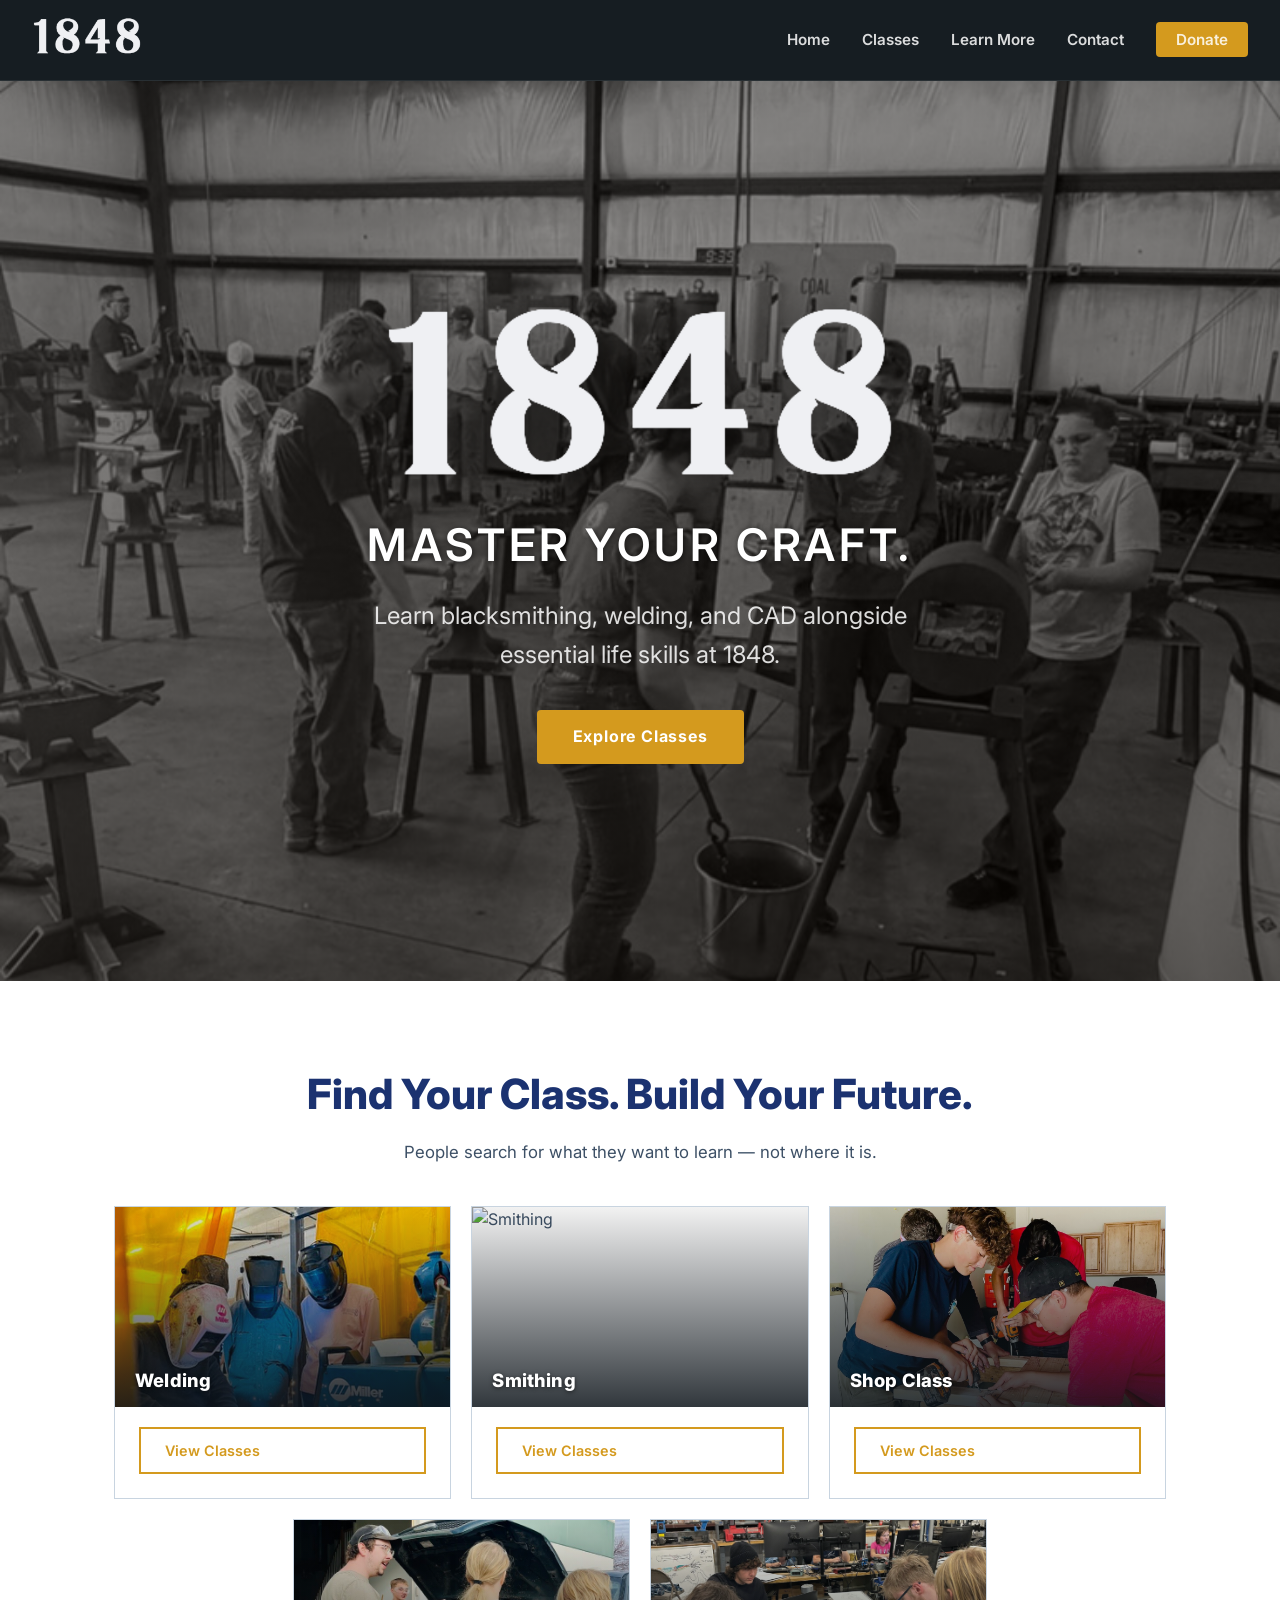
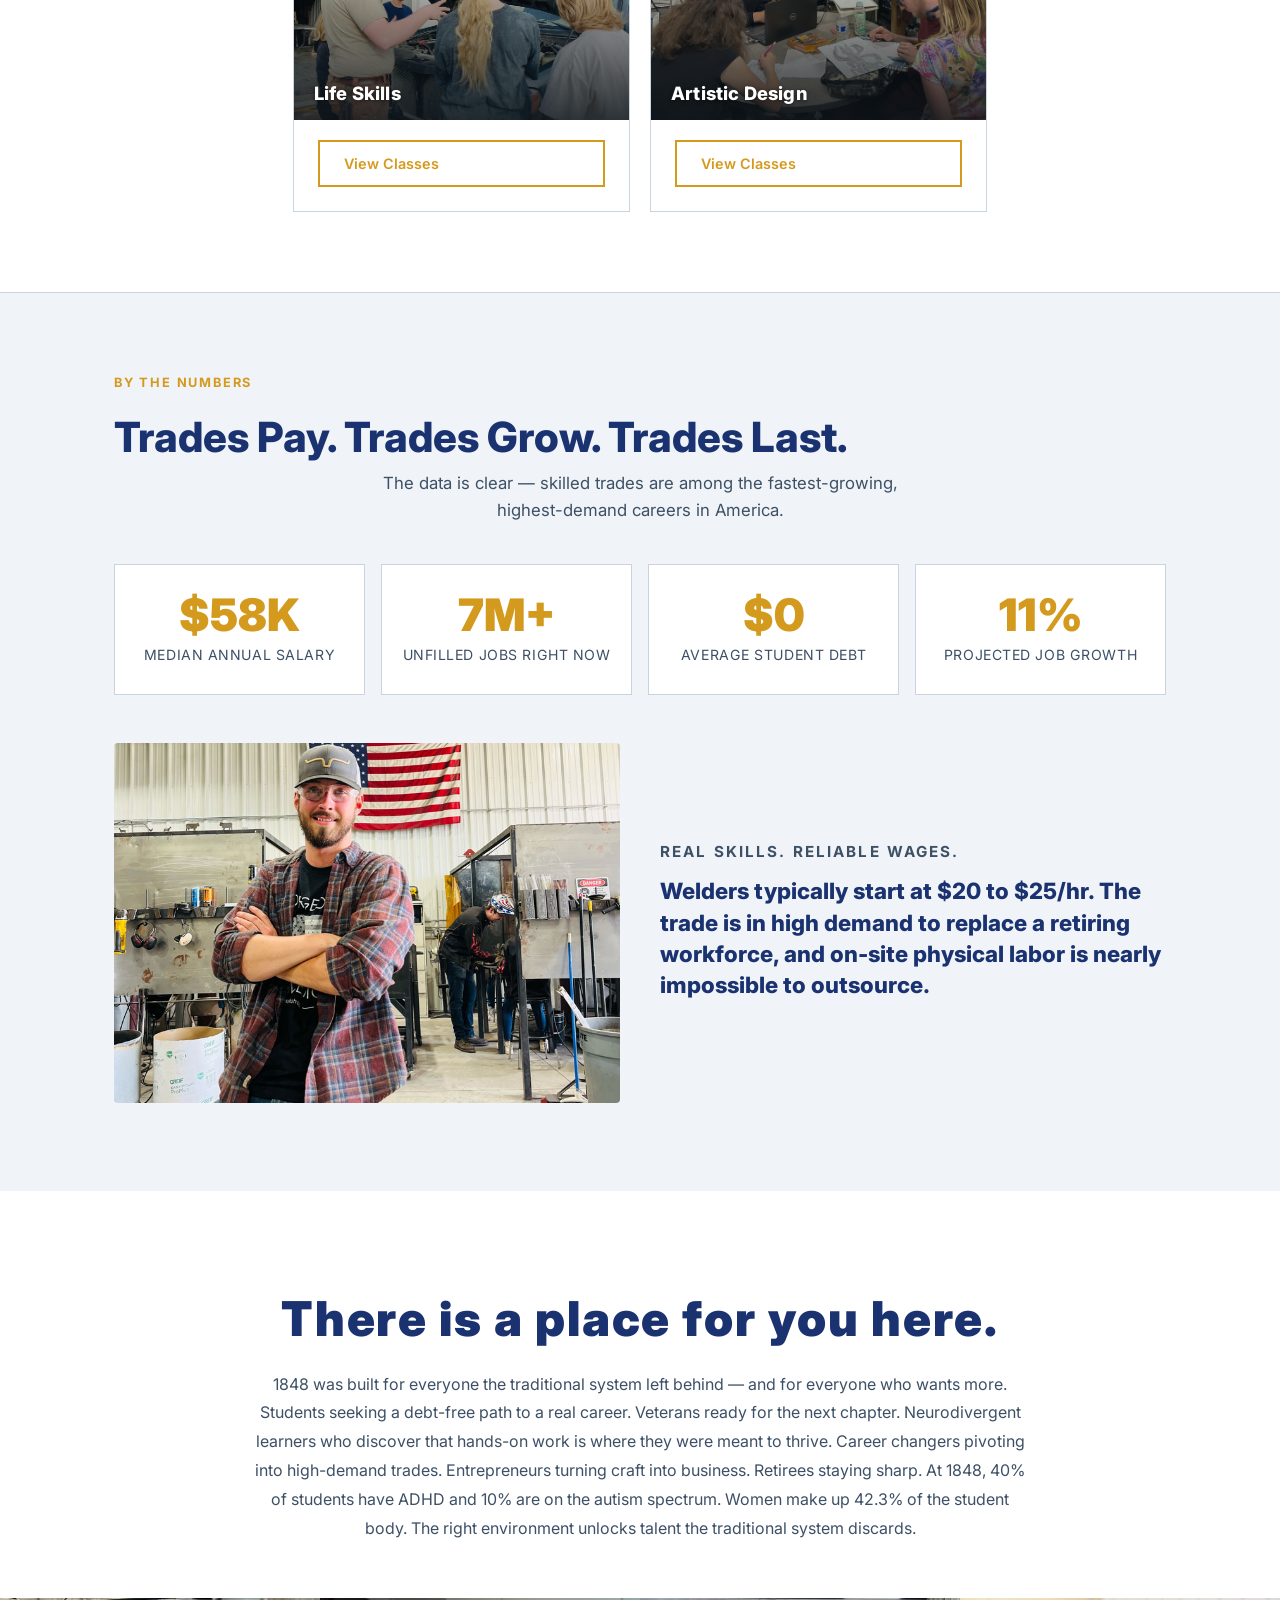
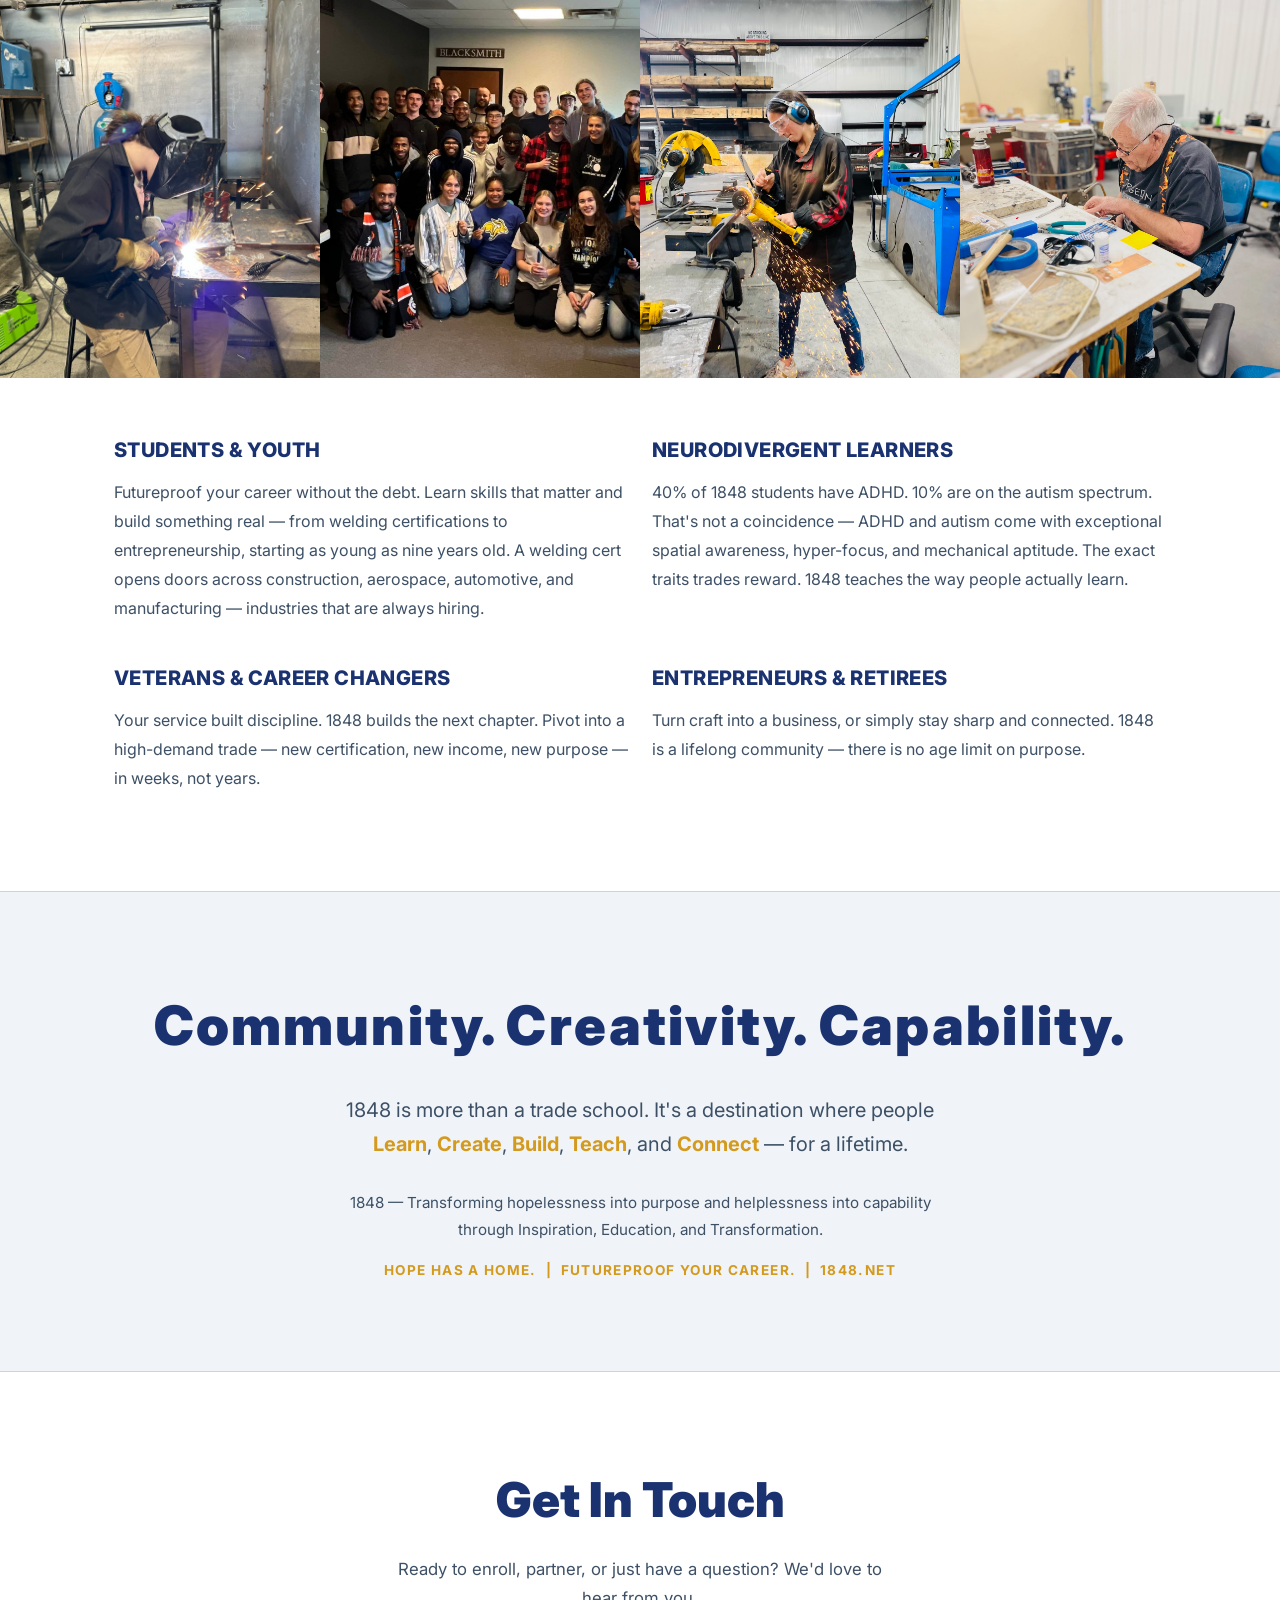
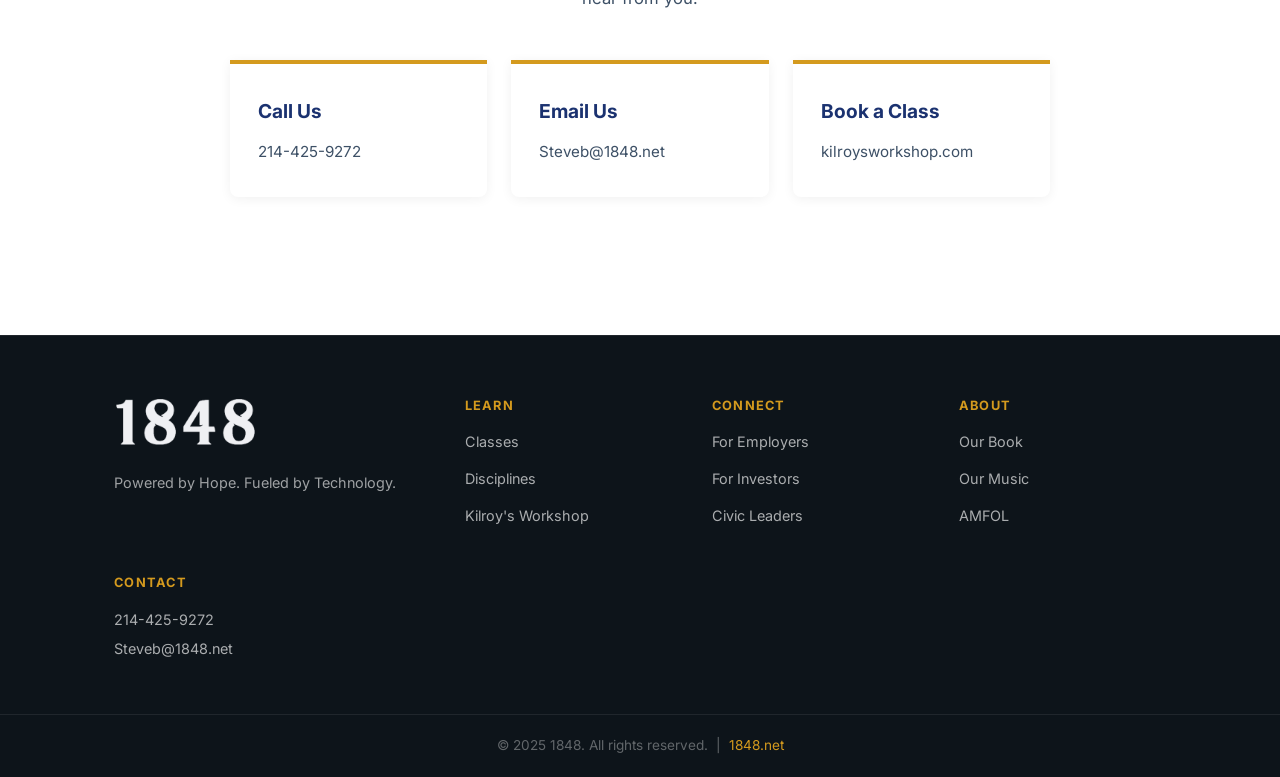
==== index.html @ aa576fd1 "Update index.html added line 336 blank" ====
<!DOCTYPE html>
<html lang="en">
<head>
  <meta charset="UTF-8" />
  <meta name="viewport" content="width=device-width, initial-scale=1.0" />
  <title>1848 — Hope Has a Home.</title>
  <link rel="stylesheet" href="styles.css" />
  <link rel="preconnect" href="https://fonts.googleapis.com" />
  <link href="https://fonts.googleapis.com/css2?family=Oswald:wght@700&family=Inter:wght@400;600;700;800&display=swap" rel="stylesheet" />
</head>
<body>

  <!-- ===== NAV ===== -->
  <nav class="navbar">
    <div class="nav-logo">
      <a href="index.html"><img src="images/1848-logo.png" alt="1848" class="logo-img" /></a>
    </div>
    <ul class="nav-links">
      <li><a href="index.html">Home</a></li>
      <li><a href="#classes">Classes</a></li>
      <li><a href="donate.html">Learn More</a></li>
      <li><a href="#contact">Contact</a></li>
      <li><a href="donate.html" class="btn-donate">Donate</a></li>
    </ul>
    <button class="nav-toggle" onclick="toggleMenu()">☰</button>
  </nav>

  <!-- ===== HERO ===== -->
  <section id="home" class="hero">
    <div class="hero-overlay"></div>
    <div class="hero-content">
      <img src="images/1848-logo.png" alt="1848" class="hero-logo-img" />
      <p class="hero-tagline">Master your craft.</p>
      <p class="hero-sub">
        Learn blacksmithing, welding, and CAD alongside essential life skills at 1848.
      </p>
      <a href="#classes" class="btn-primary">Explore Classes</a>
    </div>
  </section>

<!-- ===== CLASSES ===== -->
  <section id="classes" class="classes-section">
    <div class="container">
      <h2>Find Your Class. Build Your Future.</h2>
      <p class="section-sub">People search for what they want to learn — not where it is.</p>

      <div class="location-picker">
        <p class="location-prompt">Step 1 — Choose your location</p>
        <div class="location-cards">

          <div class="location-card" data-url="https://kilroysworkshop.com/ords/r/eduslate/workshop/search" data-location="colorado-springs">
            <img class="location-flag location-flag--colorado" src="images/flag images/Flag_of_Colorado.svg" alt="Colorado" />
            <strong>Colorado Springs, CO</strong>
            <span>7363 McClain Point #110<br />Colorado Springs, CO 80915</span>
          </div>

          <div class="location-card" data-url="https://kilroysworkshop.com/ords/r/eduslate/workshop/search" data-location="littleton">
            <img class="location-flag location-flag--colorado" src="images/flag images/Flag_of_Colorado.svg" alt="Colorado" />
            <strong>Littleton, CO</strong>
            <span>12339 Mead Way<br />Littleton, CO 80125</span>
          </div>

          <div class="location-card" data-url="https://kilroysworkshop.com/ords/r/eduslate/workshop/search" data-location="mckinney">
            <img class="location-flag location-flag--texas" src="images/flag images/texas-flag-fully-sewn-design-usa-flag-co--2.webp" alt="Texas" />
            <strong>McKinney, TX</strong>
            <span>5803 FM 543<br />McKinney, TX 75071</span>
          </div>

        </div>
      </div>
      <p class="location-select-prompt">Select a location above to browse classes</p>

      <p class="location-prompt" id="step2-label" style="display:none; margin-top:40px; margin-bottom:20px;">Step 2 — Choose Your Class</p>

      <div class="disciplines-grid disciplines-grid--hidden">

        <div class="discipline-card" data-locations="colorado-springs littleton mckinney">
          <div class="discipline-cover">
            <img src="images/kilroy_shop_pics/weldinggroup.jpeg" alt="Welding" class="img-shift-down" />
            <div class="discipline-cover-overlay">
              <h3>Welding</h3>
            </div>
          </div>
          <div class="discipline-body">
            <a href="https://www.kilroysworkshop.com/ords/r/eduslate/workshop/search?p1_link_code=YJW03I2XFV&clear=1&cs=1iUy7mjiWvACVoZgdpIAochMU9QSxAf1VMMocPTHw0UW5BdloLd8yYaESC-2EKlGfB0rUx_ypN5g3ZbbtsYF-PA" class="btn-secondary" data-fixed-href="https://www.kilroysworkshop.com/ords/r/eduslate/workshop/search?p1_link_code=YJW03I2XFV&clear=1&cs=1iUy7mjiWvACVoZgdpIAochMU9QSxAf1VMMocPTHw0UW5BdloLd8yYaESC-2EKlGfB0rUx_ypN5g3ZbbtsYF-PA" target="_blank">View Classes</a>
          </div>
        </div>

        <div class="discipline-card" data-locations="colorado-springs littleton mckinney">
          <div class="discipline-cover">
            <img src="images/classCoverImages/fixedlightingsmith.png" alt="Smithing" class="img-shift-down" />
            <div class="discipline-cover-overlay">
              <h3>Smithing</h3>
            </div>
          </div>
          <div class="discipline-body">
            <a href="https://www.kilroysworkshop.com/ords/r/eduslate/workshop/search?p1_link_code=Z3RGZHPKTF&clear=1&cs=1Fhq2JVNlopV218WKchAzubvE_rKkZC0Y5eNIEqaexogE-FRmvtJcjfELssZyofaq7MWTwDysOK_2aAxIA-g3kw" class="btn-secondary" data-fixed-href="https://www.kilroysworkshop.com/ords/r/eduslate/workshop/search?p1_link_code=Z3RGZHPKTF&clear=1&cs=1Fhq2JVNlopV218WKchAzubvE_rKkZC0Y5eNIEqaexogE-FRmvtJcjfELssZyofaq7MWTwDysOK_2aAxIA-g3kw" target="_blank">View Classes</a>
          </div>
        </div>

        <div class="discipline-card" data-locations="colorado-springs littleton mckinney">
          <div class="discipline-cover">
            <img src="images/classCoverImages/shopclass2.jpg" alt="Shop Class" />
            <div class="discipline-cover-overlay">
              <h3>Shop Class</h3>
            </div>
          </div>
          <div class="discipline-body">
            <a href="https://www.kilroysworkshop.com/ords/r/eduslate/workshop/search?p1_link_code=P0GNCB2CX9&clear=1&cs=1jZrhmW1MdIcsSKA6CLJ52xiHsy-DjxiYuJdCeZfbShFMAjAq5azMu0nPKf_HK-iRuVtQLrDwWhK33DB9nx0eRA" class="btn-secondary" data-fixed-href="https://www.kilroysworkshop.com/ords/r/eduslate/workshop/search?p1_link_code=P0GNCB2CX9&clear=1&cs=1jZrhmW1MdIcsSKA6CLJ52xiHsy-DjxiYuJdCeZfbShFMAjAq5azMu0nPKf_HK-iRuVtQLrDwWhK33DB9nx0eRA" target="_blank">View Classes</a>
          </div>
        </div>

        <div class="discipline-card" data-locations="colorado-springs mckinney">
          <div class="discipline-cover">
            <img src="images/yourdonoatwork/shopclass.jpeg" alt="Life Skills" />
            <div class="discipline-cover-overlay">
              <h3>Life Skills</h3>
            </div>
          </div>
          <div class="discipline-body">
            <a href="https://www.kilroysworkshop.com/ords/r/eduslate/workshop/search?p1_link_code=3JJWHIHXN8&clear=1&cs=1bcKWOaA6vECvPMgjT-KX_tj5PG3-fxNjKFoi5sWfCtIwqqoim8XTYCuJaMWHW65OFQSxfwlkCxj6uuWtG1h1wQ" class="btn-secondary" data-fixed-href="https://www.kilroysworkshop.com/ords/r/eduslate/workshop/search?p1_link_code=3JJWHIHXN8&clear=1&cs=1bcKWOaA6vECvPMgjT-KX_tj5PG3-fxNjKFoi5sWfCtIwqqoim8XTYCuJaMWHW65OFQSxfwlkCxj6uuWtG1h1wQ" target="_blank">View Classes</a>
          </div>
        </div>

        <div class="discipline-card" data-locations="colorado-springs">
          <div class="discipline-cover">
            <img src="images/classCoverImages/manu&fab.jpeg" alt="Casting" />
            <div class="discipline-cover-overlay">
              <h3>Casting</h3>
            </div>
          </div>
          <div class="discipline-body">
            <a href="https://kilroysworkshop.com/ords/r/eduslate/workshop/search" class="btn-secondary" target="_blank">View Classes</a>
          </div>
        </div>

        <div class="discipline-card" data-locations="mckinney">
          <div class="discipline-cover">
            <img src="images/kilroy_shop_pics/4BEB254C-A2E4-4C2E-AF48-5BA5EFEEC23D.JPG" alt="Artistic Design" style="object-position: center 70%;" />
            <div class="discipline-cover-overlay">
              <h3>Artistic Design</h3>
            </div>
          </div>
          <div class="discipline-body">
            <a href="https://www.kilroysworkshop.com/ords/r/eduslate/workshop/search?p1_link_code=OWLBC54XRE&clear=1&cs=1vgWQwLqOMjFt8hobj68jA20Q8fHzrT3zGpMcg6PCv3bX-zQZYXawm7LOZpje30edWGnAttQfGDfO-0paTyvQaA" class="btn-secondary" data-fixed-href="https://www.kilroysworkshop.com/ords/r/eduslate/workshop/search?p1_link_code=OWLBC54XRE&clear=1&cs=1vgWQwLqOMjFt8hobj68jA20Q8fHzrT3zGpMcg6PCv3bX-zQZYXawm7LOZpje30edWGnAttQfGDfO-0paTyvQaA" target="_blank">View Classes</a>
          </div>
        </div>

      </div>
    </div>
  </section>

  <!-- ===== TRADES STATS ===== -->
  <section class="trades-stats-section">
    <div class="container">
      <p class="eyebrow">By The Numbers</p>
      <h2>Trades Pay. Trades Grow. Trades Last.</h2>
      <p class="section-sub">The data is clear — skilled trades are among the fastest-growing, highest-demand careers in America.</p>

      <div class="trades-stat-row">
        <div class="t-stat">
          <span class="t-stat-num">$58K</span>
          <span class="t-stat-label">median annual salary</span>
        </div>
        <div class="t-stat">
          <span class="t-stat-num">7M+</span>
          <span class="t-stat-label">unfilled jobs right now</span>
        </div>
        <div class="t-stat">
          <span class="t-stat-num">$0</span>
          <span class="t-stat-label">average student debt</span>
        </div>
        <div class="t-stat">
          <span class="t-stat-num">11%</span>
          <span class="t-stat-label">projected job growth</span>
        </div>
      </div>

      <div class="trades-split">
        <div class="trades-split-img">
          <img src="images/kilroy_shop_pics/IMG_6176.jpg" alt="Trades training at Kilroy's" />
        </div>
        <div class="trades-split-copy">
          <p class="eyebrow">Real Skills. Reliable Wages.</p>
          <h3>Welders typically start at $20 to $25/hr. The trade is in high demand to replace a retiring workforce, and on-site physical labor is nearly impossible to outsource.</h3>
        </div>
      </div>
    </div>
  </section>

  <!-- ===== WHO WE SERVE ===== -->
  <section id="serve" class="serve-section">
    <div class="container">
      <h2>There is a place for you here.</h2>

      <p class="problem-intro">1848 was built for everyone the traditional system left behind — and for everyone who wants more. Students seeking a debt-free path to a real career. Veterans ready for the next chapter. Neurodivergent learners who discover that hands-on work is where they were meant to thrive. Career changers pivoting into high-demand trades. Entrepreneurs turning craft into business. Retirees staying sharp. At 1848, 40% of students have ADHD and 10% are on the autism spectrum. Women make up 42.3% of the student body. The right environment unlocks talent the traditional system discards.</p>
    </div>

    <div class="serve-photo-row">
      <div class="serve-photo-row__img">
        <img src="images/kilroy_shop_pics/D9EEAF69-D383-4D16-AA35-E23236A3725B.JPG" alt="Student welding at 1848" />
      </div>
      <div class="serve-photo-row__img">
        <img src="images/yourdonoatwork/430095832_3885520931710548_4344374178171715115_n.jpg" alt="Students at 1848" />
      </div>
      <div class="serve-photo-row__img">
        <img src="images/ForAgesImages/IMG_6166.jpg" alt="Student at 1848" />
      </div>
      <div class="serve-photo-row__img">
        <img src="images/yourdonoatwork/IMG_8923.jpg" alt="Students at 1848" />
      </div>
    </div>

    <div class="container">
      <div class="problem-grid">

        <div class="problem-card">
          <p class="problem-card-label">Students &amp; Youth</p>
          <p>Futureproof your career without the debt. Learn skills that matter and build something real — from welding certifications to entrepreneurship, starting as young as nine years old. A welding cert opens doors across construction, aerospace, automotive, and manufacturing — industries that are always hiring.</p>
        </div>

        <div class="problem-card">
          <p class="problem-card-label">Neurodivergent Learners</p>
          <p>40% of 1848 students have ADHD. 10% are on the autism spectrum. That's not a coincidence — ADHD and autism come with exceptional spatial awareness, hyper-focus, and mechanical aptitude. The exact traits trades reward. 1848 teaches the way people actually learn.</p>
        </div>

        <div class="problem-card">
          <p class="problem-card-label">Veterans &amp; Career Changers</p>
          <p>Your service built discipline. 1848 builds the next chapter. Pivot into a high-demand trade — new certification, new income, new purpose — in weeks, not years.</p>
        </div>

        <div class="problem-card">
          <p class="problem-card-label">Entrepreneurs &amp; Retirees</p>
          <p>Turn craft into a business, or simply stay sharp and connected. 1848 is a lifelong community — there is no age limit on purpose.</p>
        </div>

      </div>
    </div>
  </section>

  <!-- ===== COMMUNITY STATEMENT ===== -->

  <section class="community-section">
    <div class="container">
      <h2 class="community-headline">Community. Creativity. Capability.</h2>
      <p class="community-body">
        1848 is more than a trade school. It's a destination where people
        <strong>Learn</strong>, <strong>Create</strong>, <strong>Build</strong>,
        <strong>Teach</strong>, and <strong>Connect</strong> — for a lifetime.
      </p>
      <p class="community-brand">
        1848 — Transforming hopelessness into purpose and helplessness into capability<br />
        through Inspiration, Education, and Transformation.
      </p>
      <p class="community-tagline">Hope Has a Home. &nbsp;|&nbsp; Futureproof Your Career. &nbsp;|&nbsp; 1848.net</p>
    </div>
  </section>

  <!-- ===== EVENTS ===== -->
  <!-- events section hidden -->

  <!-- ===== CONTACT ===== -->
  <section id="contact" class="contact-section">
    <div class="container">
      <h2>Get In Touch</h2>
      <p class="contact-sub">Ready to enroll, partner, or just have a question? We'd love to hear from you.</p>
      <div class="contact-cards">
        <div class="contact-card">
          <h3>Call Us</h3>
          <p><a href="tel:2144259272">214-425-9272</a></p>
        </div>
        <div class="contact-card">
          <h3>Email Us</h3>
          <p><a href="mailto:Steveb@1848.net">Steveb@1848.net</a></p>
        </div>
        <div class="contact-card">
          <h3>Book a Class</h3>
          <p><a href="https://kilroysworkshop.com" target="_blank">kilroysworkshop.com</a></p>
        </div>
      </div>
    </div>
  </section>

  <!-- ===== FOOTER ===== -->
  <footer class="footer">
    <div class="footer-inner">

      <div class="footer-brand">
        <img src="images/1848-logo.png" alt="1848" class="logo-img footer-logo-img" />
        <p>Powered by Hope. Fueled by Technology.</p>
      </div>

      <div class="footer-links">
        <h4>Learn</h4>
        <ul>
          <li><a href="#classes">Classes</a></li>
          <li><a href="#classes">Disciplines</a></li>
          <li><a href="https://kilroysworkshop.com" target="_blank">Kilroy's Workshop</a></li>
        </ul>
      </div>

      <div class="footer-links">
        <h4>Connect</h4>
        <ul>
          <li><a href="#employers">For Employers</a></li>
          <li><a href="#invest">For Investors</a></li>
          <li><a href="#employers">Civic Leaders</a></li>
        </ul>
      </div>

      <div class="footer-links">
        <h4>About</h4>
        <ul>
          <li><a href="https://a.co/d/02BtQ1rS" target="_blank">Our Book</a></li>
          <li><a href="https://tinyurl.com/1848Music" target="_blank">Our Music</a></li>
          <li><a href="https://amfol.org" target="_blank">AMFOL</a></li>
        </ul>
      </div>

      <div class="footer-contact">
        <h4>Contact</h4>
        <p><a href="tel:2144259272">214-425-9272</a></p>
        <p><a href="mailto:Steveb@1848.net">Steveb@1848.net</a></p>
      </div>

    </div>
    <div class="footer-bottom">
      <p>&copy; 2025 1848. All rights reserved. &nbsp;|&nbsp; <a href="https://1848.net" target="_blank">1848.net</a></p>
    </div>
  </footer>

  <script src="script.js"></script>
</body>
</html>
---- styles.css ----
/* ===== RESET & BASE ===== */
*, *::before, *::after { box-sizing: border-box; margin: 0; padding: 0; }

:root {
  --black:    #ffffff;   /* page background */
  --dark:     #f0f4f8;   /* alternate section bg */
  --gray:     #e4e9f0;   /* card background */
  --mid:      #c8d4e0;   /* borders */
  --accent:   #D49A1E;   /* gold */
  --accent2:  #D89C18;   /* gold variant */
  --navy:     #0d141a;   /* navbar, hero overlay */
  --blue:     #1B3270;   /* primary text / headings */
  --text:     #3d5066;   /* body text */
  --white:    #ffffff;   /* true white for dark surfaces */
  --font:     'Inter', system-ui, sans-serif;
}

html { scroll-behavior: smooth; }

body {
  font-family: var(--font);
  background: var(--black);
  color: var(--text);
  line-height: 1.6;
}

a { color: inherit; text-decoration: none; }

.container {
  max-width: 1100px;
  margin: 0 auto;
  padding: 0 24px;
}

/* ===== BUTTONS ===== */
.btn-primary {
  display: inline-block;
  background: var(--accent);
  color: var(--white);
  font-weight: 700;
  font-size: 1rem;
  padding: 14px 36px;
  border-radius: 4px;
  letter-spacing: 0.05em;
  transition: background 0.2s, color 0.2s;
}
.btn-primary:hover { background: var(--white); color: var(--accent); }

.btn-secondary {
  display: inline-block;
  border: 2px solid var(--accent);
  color: var(--accent);
  font-weight: 600;
  font-size: 0.9rem;
  padding: 10px 24px;
  border-radius: 0;
  transition: background 0.2s, color 0.2s;
}
.btn-secondary:hover { background: var(--accent); color: var(--white); }

.btn-donate {
  background: var(--accent);
  color: var(--white);
  font-weight: 700;
  padding: 8px 20px;
  border-radius: 4px;
  transition: background 0.2s, color 0.2s;
}
.nav-links a.btn-donate:hover { background: var(--white); color: var(--accent); opacity: 1; }

.section-sub {
  color: var(--text);
  font-size: 1.05rem;
  max-width: 580px;
  margin: 0 auto 40px;
  text-align: center;
}

/* ===== NAVBAR — stays dark so white logo is visible ===== */
.navbar {
  position: sticky;
  top: 0;
  z-index: 100;
  display: flex;
  align-items: center;
  justify-content: space-between;
  padding: 16px 32px;
  background: rgba(13, 20, 26, 0.96);
  backdrop-filter: blur(8px);
  border-bottom: 1px solid rgba(255,255,255,0.08);
}

.nav-logo { display: flex; align-items: center; }
.logo-img { height: 40px; width: auto; }
.footer-logo-img { height: 52px; margin-bottom: 8px; }

.nav-links {
  list-style: none;
  display: flex;
  gap: 32px;
  align-items: center;
}

.nav-links a {
  font-size: 0.95rem;
  font-weight: 600;
  color: rgba(255,255,255,0.85);
  transition: color 0.2s;
}
.nav-links a:hover { color: var(--accent); }

.nav-toggle {
  display: none;
  background: none;
  border: none;
  color: var(--white);
  font-size: 1.5rem;
  cursor: pointer;
}

@media (max-width: 700px) {
  .nav-toggle { display: block; }
  .nav-links {
    display: none;
    position: absolute;
    top: 64px; left: 0; right: 0;
    flex-direction: column;
    background: var(--navy);
    padding: 24px;
    gap: 20px;
  }
  .nav-links.open { display: flex; }
}

/* ===== HERO — dark overlay stays (background image) ===== */
.hero {
  position: relative;
  min-height: 100vh;
  display: flex;
  align-items: center;
  justify-content: center;
  text-align: center;
}

.hero--compact { min-height: 60vh; }

.hero::before {
  content: '';
  position: absolute;
  inset: 0;
  background: url('images/yourdonoatwork/ABBEB32E-3891-4063-9984-10EE7D81F343_1_105_c.jpeg') center 30% / cover no-repeat;
  filter: grayscale(100%);
  z-index: 0;
}

.hero-overlay {
  position: absolute;
  inset: 0;
  background: linear-gradient(to bottom, rgba(8,5,2,0.45) 0%, rgba(10,6,2,0.65) 100%);
  z-index: 1;
}

.hero-content {
  position: relative;
  z-index: 1;
  padding: 0 24px;
  display: flex;
  flex-direction: column;
  align-items: center;
}

@keyframes heroFadeUp {
  from { opacity: 0; transform: translateY(28px); }
  to   { opacity: 1; transform: translateY(0); }
}

.hero-logo-img {
  width: min(520px, 85vw);
  height: auto;
  margin-bottom: 20px;
  filter: drop-shadow(0 4px 24px rgba(0,0,0,0.5));
  animation: heroFadeUp 0.8s ease both;
  animation-delay: 0.1s;
}

.hero-tagline {
  font-size: clamp(1.8rem, 4vw, 2.8rem);
  font-weight: 600;
  color: var(--white);
  text-transform: uppercase;
  letter-spacing: 0.08em;
  line-height: 1.7;
  margin-bottom: 14px;
  text-shadow: 1px 1px 6px rgba(0,0,0,0.6);
  animation: heroFadeUp 0.8s ease both;
  animation-delay: 0.35s;
}
.hero-tagline strong { color: var(--accent); font-weight: 800; }

.hero-sub {
  font-size: clamp(1.1rem, 2vw, 1.5rem);
  color: rgba(255,255,255,0.85);
  max-width: 560px;
  margin-bottom: 36px;
  line-height: 1.6;
  animation: heroFadeUp 0.8s ease both;
  animation-delay: 0.55s;
}

.hero-content .btn-primary {
  animation: heroFadeUp 0.8s ease both;
  animation-delay: 0.75s;
}

/* ===== DONATE PAGE HERO ===== */
.hero--donate::before {
  background-image: url('images/sunset-over-plains-stockcake.webp');
  background-position: center center;
  filter: none;
}

.hero-eyebrow {
  font-size: 0.85rem;
  font-weight: 700;
  letter-spacing: 0.14em;
  text-transform: uppercase;
  color: var(--accent);
  margin-bottom: 16px;
  animation: heroFadeUp 0.8s ease both;
  animation-delay: 0.1s;
}

.donate-hero-btns {
  display: flex;
  align-items: center;
  gap: 16px;
  flex-wrap: wrap;
  justify-content: center;
  animation: heroFadeUp 0.8s ease both;
  animation-delay: 0.65s;
}

.donate-hero-secondary {
  border-color: rgba(255,255,255,0.7);
  color: var(--white);
}
.donate-hero-secondary:hover { background: rgba(255,255,255,0.15); color: var(--white); }

@media (max-width: 700px) {
  .hero--donate .hero-eyebrow { padding-top: 20px; }
  .donate-hero-btns { margin-bottom: 28px; }
}

/* ===== AUDIENCE SELECTOR ===== */
.audience-section {
  background: var(--dark);
  padding: 32px 24px;
  text-align: center;
  border-bottom: 1px solid var(--mid);
}

.audience-label {
  font-size: 0.85rem;
  font-weight: 700;
  letter-spacing: 0.12em;
  text-transform: uppercase;
  color: var(--accent);
  margin-bottom: 14px;
}

.audience-chips {
  display: flex;
  flex-wrap: wrap;
  justify-content: center;
  gap: 10px;
}

.chip {
  display: inline-block;
  border: 2px solid var(--accent);
  color: var(--accent);
  font-weight: 700;
  font-size: 0.85rem;
  padding: 8px 20px;
  border-radius: 999px;
  letter-spacing: 0.04em;
  transition: background 0.2s, color 0.2s;
}
.chip:hover { background: var(--accent); color: var(--navy); }

/* ===== CLASSES ===== */
.classes-section {
  padding: 80px 0;
  background: var(--black);
  text-align: center;
}

.classes-section h2 {
  font-size: clamp(1.8rem, 4vw, 2.6rem);
  font-weight: 800;
  color: var(--blue);
  margin-bottom: 12px;
}

.disciplines-grid {
  display: flex;
  flex-wrap: wrap;
  justify-content: center;
  gap: 20px;
  text-align: left;
}

.discipline-card {
  background: var(--white);
  border: 1px solid var(--mid);
  border-radius: 0;
  overflow: hidden;
  display: flex;
  flex-direction: column;
  transition: border-color 0.25s, transform 0.25s, box-shadow 0.25s;
  flex: 0 0 calc(33.333% - 13.334px);
  max-width: calc(33.333% - 13.334px);
}

@media (max-width: 900px) {
  .discipline-card {
    flex: 0 0 calc(50% - 10px);
    max-width: calc(50% - 10px);
  }
}

@media (max-width: 640px) {
  .discipline-card {
    flex: 0 0 100%;
    max-width: 100%;
  }
}
.discipline-card:hover {
  transform: translateY(-4px);
  box-shadow: 0 12px 36px rgba(0,0,0,0.12);
}

.discipline-cover {
  position: relative;
  height: 200px;
  overflow: hidden;
}

.discipline-cover img {
  width: 100%;
  height: 100%;
  object-fit: cover;
  display: block;
  transition: transform 0.4s ease, filter 0.4s ease;
}

.img-shift-down { object-position: center 35%; }

.discipline-card:hover .discipline-cover img {
  transform: scale(1.04);
  filter: brightness(1.1);
}

.discipline-cover-overlay {
  position: absolute;
  inset: 0;
  background: linear-gradient(to bottom, rgba(0,0,0,0.05) 0%, rgba(13,20,26,0.85) 100%);
  display: flex;
  align-items: flex-end;
  padding: 16px 20px;
}

.discipline-cover-overlay h3 {
  font-size: 1.15rem;
  font-weight: 800;
  color: var(--white);
  letter-spacing: 0.01em;
  line-height: 1.2;
  text-shadow: 0 1px 4px rgba(0,0,0,0.6);
}

.discipline-body {
  padding: 20px 24px 24px;
  display: flex;
  flex-direction: column;
  gap: 16px;
  flex: 1;
}

.discipline-body ul {
  list-style: none;
  display: flex;
  flex-direction: column;
  gap: 6px;
  flex: 1;
}

.discipline-body ul li {
  font-size: 0.9rem;
  color: var(--text);
  padding-left: 14px;
  position: relative;
}
.discipline-body ul li::before {
  content: '—';
  position: absolute;
  left: 0;
  color: var(--accent);
  font-size: 0.75rem;
  top: 2px;
}

/* ===== THE PROBLEM ===== */
.problem-section {
  background: var(--dark);
  padding: 90px 0;
  text-align: center;
  border-top: 1px solid var(--mid);
}

.problem-headline {
  font-size: clamp(2rem, 5vw, 3rem);
  font-weight: 900;
  color: var(--blue);
  letter-spacing: 0.04em;
  margin-bottom: 28px;
}

.problem-intro {
  font-size: 1rem;
  color: var(--text);
  max-width: 780px;
  margin: 0 auto 56px;
  line-height: 1.8;
}

.problem-grid {
  display: grid;
  grid-template-columns: repeat(2, 1fr);
  gap: 24px;
  text-align: left;
}

@media (max-width: 640px) {
  .problem-grid { grid-template-columns: 1fr; }
}

.problem-card {
  padding: 8px 0;
}

.problem-card-label {
  font-size: 1.25rem;
  font-weight: 800;
  letter-spacing: 0.02em;
  text-transform: uppercase;
  color: var(--blue);
  margin-bottom: 12px;
}

.problem-card p:last-child {
  font-size: 1rem;
  color: var(--text);
  line-height: 1.8;
}

/* ===== THREE PILLARS ===== */
.pillars-section {
  background: var(--black);
  padding: 80px 0;
  text-align: center;
}

.pillars-section h2 {
  font-size: clamp(1.8rem, 4vw, 2.4rem);
  font-weight: 800;
  color: var(--blue);
  margin-bottom: 48px;
}

.pillars-grid {
  display: grid;
  grid-template-columns: repeat(auto-fit, minmax(260px, 1fr));
  gap: 24px;
  text-align: left;
}

.pillar-card {
  background: var(--white);
  border-top: 4px solid var(--accent);
  border-radius: 0 0 8px 8px;
  padding: 32px 28px;
  box-shadow: 0 2px 12px rgba(0,0,0,0.06);
}

.pillar-num {
  font-size: 2.5rem;
  font-weight: 900;
  color: var(--accent);
  opacity: 0.5;
  line-height: 1;
  margin-bottom: 8px;
  font-family: 'Oswald', sans-serif;
}

.pillar-card h3 {
  font-size: 1.2rem;
  font-weight: 700;
  color: var(--blue);
  margin-bottom: 12px;
}

.pillar-card p { font-size: 0.95rem; color: var(--text); line-height: 1.7; }

/* ===== WHO WE SERVE ===== */
.serve-section {
  background: var(--black);
  padding: 90px 0;
  text-align: center;
}

.serve-section h2 {
  font-size: clamp(2rem, 5vw, 3rem);
  font-weight: 900;
  color: var(--blue);
  letter-spacing: 0.04em;
  margin-bottom: 12px;
}

.serve-grid {
  display: grid;
  grid-template-columns: repeat(auto-fit, minmax(280px, 1fr));
  gap: 20px;
  text-align: left;
}

.serve-card {
  background: var(--white);
  border: 1px solid var(--mid);
  border-radius: 0;
  overflow: hidden;
  display: flex;
  flex-direction: column;
  transition: border-color 0.25s, transform 0.25s, box-shadow 0.25s;
}
.serve-card:hover {
  transform: translateY(-4px);
  box-shadow: 0 12px 36px rgba(0,0,0,0.12);
}

.serve-cover {
  position: relative;
  height: 190px;
  overflow: hidden;
}
.serve-cover img {
  width: 100%;
  height: 100%;
  object-fit: cover;
  display: block;
  transition: transform 0.4s ease, filter 0.4s ease;
}
.serve-card:hover .serve-cover img {
  transform: scale(1.04);
  filter: brightness(1.1);
}

.serve-cover-overlay {
  position: absolute;
  inset: 0;
  background: linear-gradient(to bottom, rgba(0,0,0,0.05) 0%, rgba(13,20,26,0.85) 100%);
  display: flex;
  align-items: flex-end;
  padding: 14px 18px;
}
.serve-cover-overlay h4 {
  font-size: 1.1rem;
  font-weight: 800;
  color: var(--white);
  text-shadow: 0 1px 4px rgba(0,0,0,0.6);
}

.serve-body {
  padding: 16px 20px 20px;
}
.serve-body p { font-size: 0.9rem; color: var(--text); line-height: 1.6; }

/* ===== TRADES STATS SECTION ===== */
.trades-stats-section {
  background: var(--dark);
  padding: 80px 0;
  border-top: 1px solid var(--mid);
}

.trades-stats-section h2 {
  font-size: clamp(1.8rem, 4vw, 2.6rem);
  font-weight: 800;
  color: var(--blue);
}

.trades-stat-row {
  display: grid;
  grid-template-columns: repeat(4, 1fr);
  gap: 16px;
  margin: 40px 0;
}

.t-stat {
  display: flex;
  flex-direction: column;
  align-items: center;
  background: var(--white);
  border: 1px solid var(--mid);
  padding: 28px 20px;
  text-align: center;
}

.t-stat-num {
  font-size: clamp(2rem, 4vw, 2.8rem);
  font-weight: 900;
  color: var(--accent);
  line-height: 1;
}

.t-stat-label {
  font-size: 0.88rem;
  color: var(--text);
  margin-top: 6px;
  text-transform: uppercase;
  letter-spacing: 0.04em;
}

.trades-split {
  display: grid;
  grid-template-columns: 1fr 1fr;
  gap: 40px;
  align-items: center;
  margin-top: 48px;
}

.trades-split-img img {
  width: 100%;
  height: 360px;
  object-fit: cover;
  border-radius: 4px;
}

.trades-split-copy h3 {
  font-size: clamp(1.1rem, 2.5vw, 1.4rem);
  font-weight: 800;
  color: var(--blue);
  margin: 10px 0 14px;
  line-height: 1.4;
}

.trades-split-copy p {
  font-size: 0.95rem;
  color: var(--text);
  line-height: 1.7;
}


@media (max-width: 860px) {
  .trades-stat-row { grid-template-columns: repeat(2, 1fr); }
  .trades-split { grid-template-columns: 1fr; }
}

/* ===== FOR EMPLOYERS ===== */
.employers-section {
  background: var(--dark);
  padding: 80px 0;
  border-top: 1px solid var(--mid);
}

.employers-inner {
  display: grid;
  grid-template-columns: 1fr auto;
  gap: 60px;
  align-items: center;
}

@media (max-width: 800px) {
  .employers-inner { grid-template-columns: 1fr; }
}

.eyebrow {
  font-size: 0.8rem;
  font-weight: 700;
  letter-spacing: 0.14em;
  text-transform: uppercase;
  color: var(--accent);
  margin-bottom: 10px;
}

.employers-text h2 {
  font-size: clamp(1.8rem, 4vw, 2.4rem);
  font-weight: 800;
  color: var(--blue);
  margin-bottom: 16px;
}

.employers-text p {
  color: var(--text);
  font-size: 1rem;
  margin-bottom: 20px;
  max-width: 520px;
}

.employers-list {
  list-style: none;
  margin-bottom: 28px;
  display: flex;
  flex-direction: column;
  gap: 8px;
}

.employers-list li {
  font-size: 0.95rem;
  color: var(--text);
  padding-left: 20px;
  position: relative;
}
.employers-list li::before {
  content: '✓';
  position: absolute;
  left: 0;
  color: var(--accent);
  font-weight: 700;
}

.employers-stat-block {
  display: flex;
  flex-direction: column;
  gap: 24px;
  min-width: 207px;
}

.e-stat {
  display: flex;
  flex-direction: column;
  align-items: center;
  background: var(--white);
  border: 1px solid var(--mid);
  border-left: 4px solid var(--accent);
  border-radius: 0;
  padding: 23px 28px;
  text-align: center;
  box-shadow: 0 2px 8px rgba(0,0,0,0.06);
}

.e-stat-num {
  font-size: 2.5rem;
  font-weight: 900;
  color: var(--accent);
  opacity: 0.5;
  line-height: 1;
}

.e-stat-label {
  font-size: 0.95rem;
  color: var(--text);
  margin-top: 4px;
}

/* ===== BOOK & MUSIC ===== */
.featured-section {
  background: var(--black);
  padding: 80px 0;
  border-top: 1px solid var(--mid);
}

.featured-bundle {
  display: flex;
  align-items: center;
  gap: 60px;
  max-width: 860px;
  margin: 0 auto;
}

.featured-bundle-img {
  width: 340px;
  flex-shrink: 0;
  object-fit: contain;
}

.featured-bundle-text h2 {
  font-size: clamp(1.6rem, 3vw, 2.2rem);
  font-weight: 800;
  color: var(--blue);
  margin-bottom: 14px;
}

.featured-bundle-text p {
  color: var(--text);
  font-size: 1rem;
  line-height: 1.7;
  margin-bottom: 28px;
}

.featured-bundle-btns {
  display: flex;
  gap: 16px;
  flex-wrap: wrap;
}

@media (max-width: 700px) {
  .featured-bundle {
    flex-direction: column;
    text-align: center;
    gap: 32px;
  }
  .featured-bundle-img { width: 100%; max-width: 320px; }
  .featured-bundle-btns { justify-content: center; }
}

/* ===== INVESTORS & DONORS ===== */
.invest-section {
  background: var(--black);
  padding: 80px 0;
  text-align: center;
  border-top: 1px solid var(--mid);
}

.invest-section--top {
  padding-top: 140px;
  border-top: none;
}

.invest-section h2 {
  font-size: clamp(1.8rem, 4vw, 2.6rem);
  font-weight: 800;
  color: var(--blue);
  margin-bottom: 12px;
}

.invest-grid {
  display: grid;
  grid-template-columns: 1fr 1fr;
  gap: 24px;
  text-align: left;
  margin-top: 40px;
}

@media (max-width: 700px) {
  .invest-grid { grid-template-columns: 1fr; }
}

.invest-card {
  background: var(--white);
  border: 1px solid var(--mid);
  border-radius: 8px;
  padding: 36px 32px;
  display: flex;
  flex-direction: column;
  justify-content: center;
  gap: 14px;
  box-shadow: 0 2px 12px rgba(0,0,0,0.06);
}

.invest-card--gold {
  border-color: var(--accent);
  background: #fffbf0;
}

.invest-card h3 {
  font-size: 1.2rem;
  font-weight: 700;
  color: var(--blue);
}

.invest-card p { font-size: 0.95rem; color: var(--text); }

.invest-card > .btn-primary { align-self: flex-start; }

.invest-card ul {
  list-style: none;
  display: flex;
  flex-direction: column;
  gap: 6px;
  flex: 1;
}

.invest-card ul li {
  font-size: 0.9rem;
  color: var(--text);
  padding-left: 18px;
  position: relative;
}
.invest-card ul li::before {
  content: '→';
  position: absolute;
  left: 0;
  color: var(--accent);
}

.amfol-notice {
  margin: 1rem 0 0;
  display: flex;
  align-items: center;
  gap: 0.75rem;
}
.amfol-logo {
  width: 110px;
  border-radius: 4px;
}
.invest-card p a {
  color: var(--accent);
  text-decoration: underline;
}

/* ===== HOPE HAS A HOME VIDEOS ===== */
.videos-section {
  background: var(--dark);
  padding: 80px 0;
  border-top: 1px solid var(--mid);
  text-align: center;
}

.videos-headline {
  font-size: clamp(2rem, 5vw, 3rem);
  font-weight: 900;
  color: var(--blue);
  letter-spacing: 0.15em;
  margin-bottom: 48px;
}

.videos-grid {
  display: grid;
  grid-template-columns: repeat(3, 1fr);
  gap: 20px;
}

@media (max-width: 760px) {
  .videos-grid { grid-template-columns: 1fr; }
}

.video-card {
  border-radius: 10px;
  overflow: hidden;
  border: 1px solid var(--mid);
  transition: transform 0.25s, box-shadow 0.25s;
  display: block;
  text-decoration: none;
}
.video-card:hover {
  transform: translateY(-4px);
  box-shadow: 0 16px 40px rgba(0,0,0,0.12);
}
.video-card:hover .video-play {
  background: rgba(0,0,0,0.8);
  color: var(--white);
  transform: translate(-50%, -50%) scale(1.1);
}

.video-thumb {
  position: relative;
  aspect-ratio: 16 / 9;
  overflow: hidden;
}
.video-thumb img {
  width: 100%;
  height: 100%;
  object-fit: cover;
  display: block;
  transition: transform 0.3s;
}
.video-card:hover .video-thumb img { transform: scale(1.04); }

.video-play {
  position: absolute;
  top: 50%;
  left: 50%;
  transform: translate(-50%, -50%);
  width: 52px;
  height: 52px;
  border-radius: 50%;
  background: rgba(0,0,0,0.65);
  color: var(--white);
  font-size: 1.2rem;
  display: flex;
  align-items: center;
  justify-content: center;
  padding-left: 4px;
  border: 2px solid rgba(255,255,255,0.6);
  transition: background 0.2s, color 0.2s, transform 0.2s;
  backdrop-filter: blur(4px);
}

/* ===== COMMUNITY STATEMENT ===== */
.community-section {
  background: var(--dark);
  padding: 90px 24px;
  text-align: center;
  border-top: 1px solid var(--mid);
}

.community-headline {
  font-size: clamp(2rem, 5vw, 3.4rem);
  font-weight: 900;
  color: var(--blue);
  letter-spacing: 0.04em;
  margin-bottom: 24px;
}

.community-body {
  font-size: clamp(1rem, 2vw, 1.25rem);
  color: var(--text);
  max-width: 640px;
  margin: 0 auto 28px;
  line-height: 1.7;
}
.community-body strong { color: var(--accent); }

.community-brand {
  font-size: 0.95rem;
  color: var(--text);
  max-width: 600px;
  margin: 0 auto 16px;
  line-height: 1.8;
}

.community-tagline {
  font-size: 0.85rem;
  font-weight: 700;
  letter-spacing: 0.1em;
  text-transform: uppercase;
  color: var(--accent);
}

/* ===== CONTACT SECTION ===== */
.contact-section {
  background: var(--black);
  padding: 90px 0;
  text-align: center;
  border-top: 1px solid var(--mid);
  scroll-margin-top: 72px;
}

.contact-section h2 {
  font-size: clamp(2rem, 5vw, 3rem);
  font-weight: 900;
  color: var(--blue);
  margin-bottom: 16px;
}

.contact-sub {
  color: var(--text);
  font-size: 1.05rem;
  max-width: 520px;
  margin: 0 auto 48px;
  line-height: 1.7;
}

.contact-cards {
  display: grid;
  grid-template-columns: repeat(3, 1fr);
  gap: 24px;
  max-width: 820px;
  margin: 0 auto 48px;
  text-align: left;
}

.contact-card {
  background: var(--white);
  border-top: 4px solid var(--accent);
  border-radius: 0 0 8px 8px;
  padding: 32px 28px;
  box-shadow: 0 2px 12px rgba(0,0,0,0.06);
}

.contact-card h3 {
  font-size: 1.2rem;
  font-weight: 700;
  color: var(--blue);
  margin-bottom: 12px;
}

.contact-card p { font-size: 0.95rem; color: var(--text); line-height: 1.7; }

.contact-card a { color: var(--text); }
.contact-card a:hover { color: var(--accent); }

@media (max-width: 700px) {
  .contact-cards { grid-template-columns: 1fr; max-width: 360px; }
}

/* ===== EVENTS ===== */
.events-section {
  padding: 80px 0;
  background: var(--black);
  border-top: 1px solid var(--mid);
}

.events-section h2 {
  font-size: 2rem;
  font-weight: 800;
  color: var(--blue);
  margin-bottom: 10px;
}

.events-context {
  color: var(--text);
  margin-bottom: 36px;
}

.event-card {
  display: flex;
  align-items: center;
  gap: 28px;
  background: var(--white);
  border: 1px solid var(--mid);
  border-radius: 8px;
  padding: 32px 28px;
  max-width: 600px;
  box-shadow: 0 2px 12px rgba(0,0,0,0.06);
}

.event-date {
  display: flex;
  flex-direction: column;
  align-items: center;
  background: var(--accent);
  color: var(--navy);
  border-radius: 6px;
  padding: 12px 20px;
  min-width: 72px;
}

.event-month { font-size: 0.75rem; font-weight: 700; letter-spacing: 0.1em; }
.event-day { font-size: 2.4rem; font-weight: 900; line-height: 1; }

.event-info h3 { font-size: 1.15rem; font-weight: 700; color: var(--blue); margin-bottom: 6px; }
.event-info p { color: var(--text); font-size: 0.9rem; margin-bottom: 14px; }

/* ===== FOOTER ===== */
.footer {
  background: var(--navy);
  border-top: 1px solid rgba(255,255,255,0.08);
  padding: 60px 0 0;
}

.footer-inner {
  max-width: 1100px;
  margin: 0 auto;
  padding: 0 24px 48px;
  display: grid;
  grid-template-columns: 1.5fr 1fr 1fr 1fr;
  gap: 40px;
}

@media (max-width: 760px) {
  .footer-inner { grid-template-columns: 1fr 1fr; }
}

@media (max-width: 460px) {
  .footer-inner { grid-template-columns: 1fr; }
}

.footer-brand p { margin-top: 8px; color: rgba(255,255,255,0.6); font-size: 0.9rem; }

.footer-links h4,
.footer-contact h4 {
  font-size: 0.8rem;
  font-weight: 700;
  letter-spacing: 0.1em;
  text-transform: uppercase;
  color: var(--accent);
  margin-bottom: 14px;
}

.footer-links ul { list-style: none; display: flex; flex-direction: column; gap: 8px; }

.footer-links a,
.footer-contact a {
  color: rgba(255,255,255,0.65);
  font-size: 0.9rem;
  transition: color 0.2s;
  display: block;
  margin-bottom: 6px;
}
.footer-links a:hover,
.footer-contact a:hover { color: var(--accent); }

.footer-bottom {
  text-align: center;
  padding: 20px 24px;
  border-top: 1px solid rgba(255,255,255,0.08);
  color: rgba(255,255,255,0.35);
  font-size: 0.85rem;
}
.footer-bottom a { color: var(--accent); }

/* ===== LOCATION PICKER ===== */
.location-picker {
  margin-bottom: 40px;
  display: none;
}

.location-prompt {
  text-align: center;
  font-size: 0.85rem;
  font-weight: 700;
  text-transform: uppercase;
  letter-spacing: 0.1em;
  color: var(--accent);
  margin-bottom: 20px;
}

.location-cards {
  display: flex;
  justify-content: center;
  gap: 0;
  border: 1px solid var(--mid);
  border-radius: 0;
  overflow: hidden;
  max-width: 860px;
  margin: 0 auto;
}

.location-card {
  flex: 1;
  display: flex;
  flex-direction: column;
  align-items: center;
  gap: 10px;
  padding: 28px 20px;
  cursor: pointer;
  background: var(--black);
  border-right: 1px solid var(--mid);
  transition: background 0.2s, border-color 0.2s;
  text-align: center;
}

.location-card:first-child { border-radius: 0; }
.location-card:last-child { border-right: none; border-radius: 0; }

.location-card:hover { background: var(--dark); }

.location-card.active {
  background: #fdf6e3;
  box-shadow: inset 0 0 0 2px var(--accent);
}

.location-flag {
  width: 64px;
  height: 64px;
  border-radius: 50%;
  object-fit: cover;
  box-shadow: 0 2px 8px rgba(0,0,0,0.15);
}

.location-flag--texas {
  object-position: left center;
}

.location-flag--colorado {
  object-position: 42% center;
}

.location-card strong {
  font-size: 1rem;
  font-weight: 700;
  color: var(--blue);
  display: block;
}

.location-card span {
  font-size: 0.82rem;
  color: var(--text);
  font-style: italic;
  line-height: 1.5;
}

.location-select-prompt {
  text-align: center;
  color: var(--text);
  font-size: 0.9rem;
  font-style: italic;
  margin: 16px 0 32px;
  opacity: 0.7;
}

.disciplines-grid--hidden { display: none; }

@keyframes gridFadeUp {
  from { opacity: 0; transform: translateY(24px); }
  to   { opacity: 1; transform: translateY(0); }
}

@keyframes cardSlideIn {
  from { opacity: 0; transform: translateY(16px); }
  to   { opacity: 1; transform: translateY(0); }
}

.disciplines-grid--animating {
  animation: gridFadeUp 0.45s ease forwards;
}

.discipline-card--animate {
  animation: cardSlideIn 0.38s ease both;
}

@media (max-width: 640px) {
  .location-cards {
    flex-direction: column;
    border-radius: 0;
  }
  .location-card {
    border-right: none;
    border-bottom: 1px solid var(--mid);
  }
  .location-card:last-child { border-bottom: none; }
}

/* ===== DONATE PAGE: PHOTO STRIP ===== */
.photo-strip {
  display: grid;
  grid-template-columns: repeat(4, 1fr);
  height: 280px;
  overflow: hidden;
}
.photo-strip__item { overflow: hidden; }
.photo-strip__item img {
  width: 100%;
  height: 100%;
  object-fit: cover;
  display: block;
  transition: transform 0.4s ease;
}
.photo-strip__item:hover img { transform: scale(1.04); }
@media (max-width: 700px) {
  .photo-strip { grid-template-columns: repeat(2, 1fr); height: 320px; }
}

/* ===== SERVE SECTION: PHOTO ROW ===== */
.serve-photo-row {
  display: grid;
  grid-template-columns: repeat(4, 1fr);
  gap: 0;
  margin: 48px 0;
}
.serve-photo-row__img { overflow: hidden; }
.serve-photo-row__img img {
  width: 100%;
  height: 380px;
  object-fit: cover;
  object-position: center top;
  display: block;
}
@media (max-width: 700px) {
  .serve-photo-row { grid-template-columns: repeat(2, 1fr); }
  .serve-photo-row__img img { height: 220px; }
}

/* ===== DONATE PAGE: PORTRAIT PULL ===== */
.problem-portrait-pull {
  display: grid;
  grid-template-columns: 1fr 1fr;
  gap: 48px;
  align-items: center;
  max-width: 960px;
  margin: 48px auto;
}
.problem-portrait-pull__img img {
  width: 100%;
  height: 420px;
  object-fit: cover;
  object-position: center top;
  display: block;
}
.problem-portrait-pull__quote blockquote {
  font-size: 1.6rem;
  font-weight: 800;
  line-height: 1.4;
  color: var(--blue);
  border-left: 4px solid var(--gold);
  padding-left: 24px;
  margin: 0;
}
@media (max-width: 700px) {
  .problem-portrait-pull { grid-template-columns: 1fr; gap: 24px; }
  .problem-portrait-pull__img img { height: 280px; }
}

/* ===== DONATE PAGE: IMPACT GALLERY ===== */
.impact-gallery {
  background: var(--black);
  padding: 64px 0 96px;
  overflow: hidden;
}
.impact-gallery > .container {
  max-width: 1420px;
  padding: 0 30px;
}
.impact-gallery__eyebrow {
  text-align: center;
  font-size: 1.2rem;
  letter-spacing: 0.15em;
  text-transform: uppercase;
  color: var(--blue);
  margin-bottom: 56px;
}
.impact-collage {
  position: relative;
  height: 580px;
  width: 100%;
}
.collage-img {
  position: absolute;
  object-fit: cover;
  border: 4px solid #fff;
  box-shadow: 0 8px 28px rgba(0,0,0,0.55);
  transition: transform 0.3s ease, box-shadow 0.3s ease;
  z-index: 1;
}
.collage-img:hover {
  z-index: 10;
  box-shadow: 0 12px 40px rgba(0,0,0,0.7);
  transform: scale(1.05) rotate(0deg) !important;
}
/* Row 1 — step ~170px */
.collage-img--1  { width:231px; height:214px; top:15px;  left:0;      transform:rotate(-3deg);   z-index:2; }
.collage-img--2  { width:215px; height:200px; top:5px;   left:172px;  transform:rotate(2.5deg);  z-index:3; }
.collage-img--3  { width:226px; height:210px; top:22px;  left:344px;  transform:rotate(-1.5deg); z-index:2; }
.collage-img--4  { width:211px; height:198px; top:8px;   left:516px;  transform:rotate(3deg);    z-index:3; }
.collage-img--5  { width:220px; height:207px; top:18px;  left:688px;  transform:rotate(-2.5deg); z-index:2; }
.collage-img--6  { width:209px; height:196px; top:6px;   left:860px;  transform:rotate(1.5deg);  z-index:3; }
.collage-img--7  { width:215px; height:204px; top:20px;  left:1032px; transform:rotate(4deg);    z-index:2; }
.collage-img--8  { width:204px; height:190px; top:10px;  left:1198px; transform:rotate(-1deg);   z-index:3; }
/* Row 2 — step ~185px */
.collage-img--9  { width:226px; height:207px; top:310px; left:0;      transform:rotate(2.5deg);  z-index:2; }
.collage-img--10 { width:212px; height:198px; top:298px; left:187px;  transform:rotate(-2deg);   z-index:3; }
.collage-img--11 { width:226px; height:209px; top:315px; left:374px;  transform:rotate(1deg);    z-index:2; }
.collage-img--12 { width:215px; height:200px; top:302px; left:561px;  transform:rotate(-3deg);   z-index:3; }
.collage-img--13 { width:220px; height:204px; top:312px; left:748px;  transform:rotate(2deg);    z-index:2; }
.collage-img--14 { width:207px; height:193px; top:296px; left:930px;  transform:rotate(-1.5deg); z-index:3; }
.collage-img--15 { width:196px; height:185px; top:310px; left:1112px; transform:rotate(3.5deg);  z-index:2; }
@media (max-width: 700px) {
  .impact-collage { position:static; height:auto; display:grid; grid-template-columns:1fr 1fr; gap:10px; }
  .collage-img { position:static; width:100%; height:150px; transform:none !important; }
  .collage-img--15 { grid-column:1 / -1; height:165px; }
}
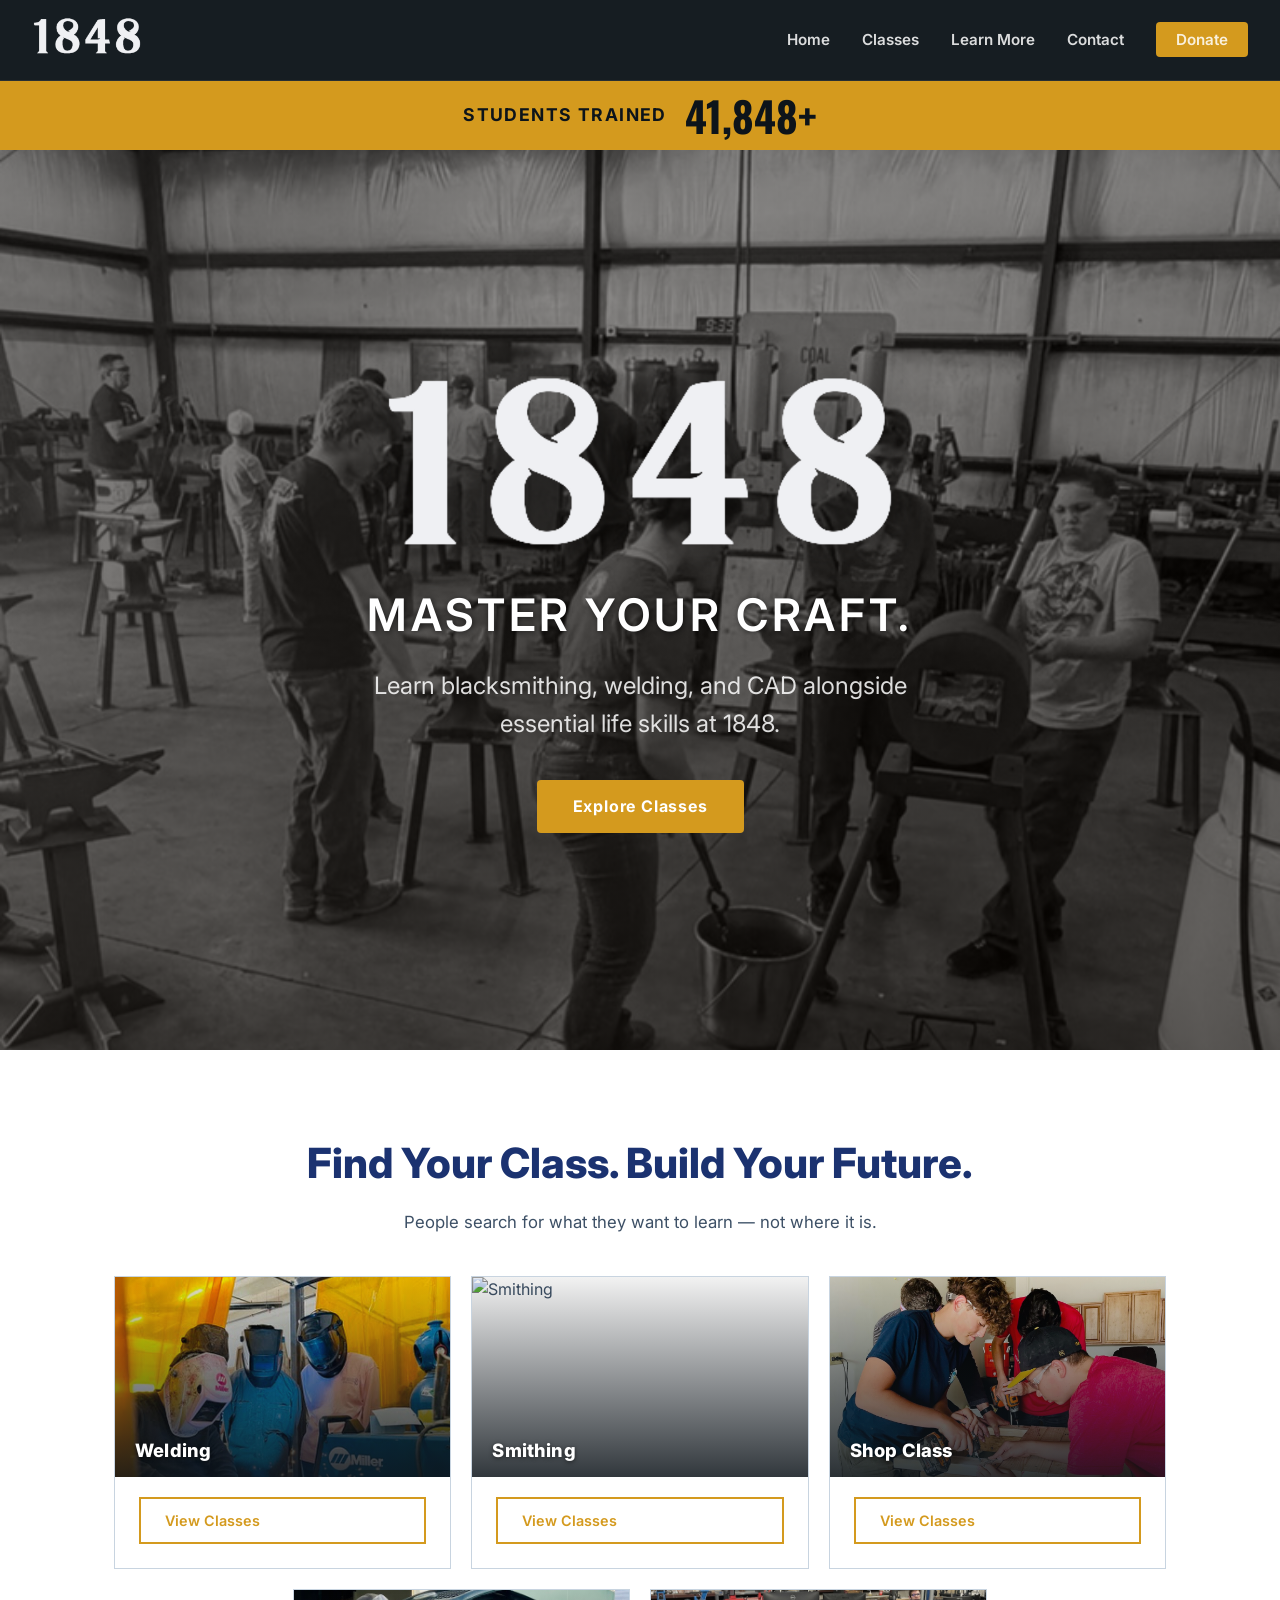
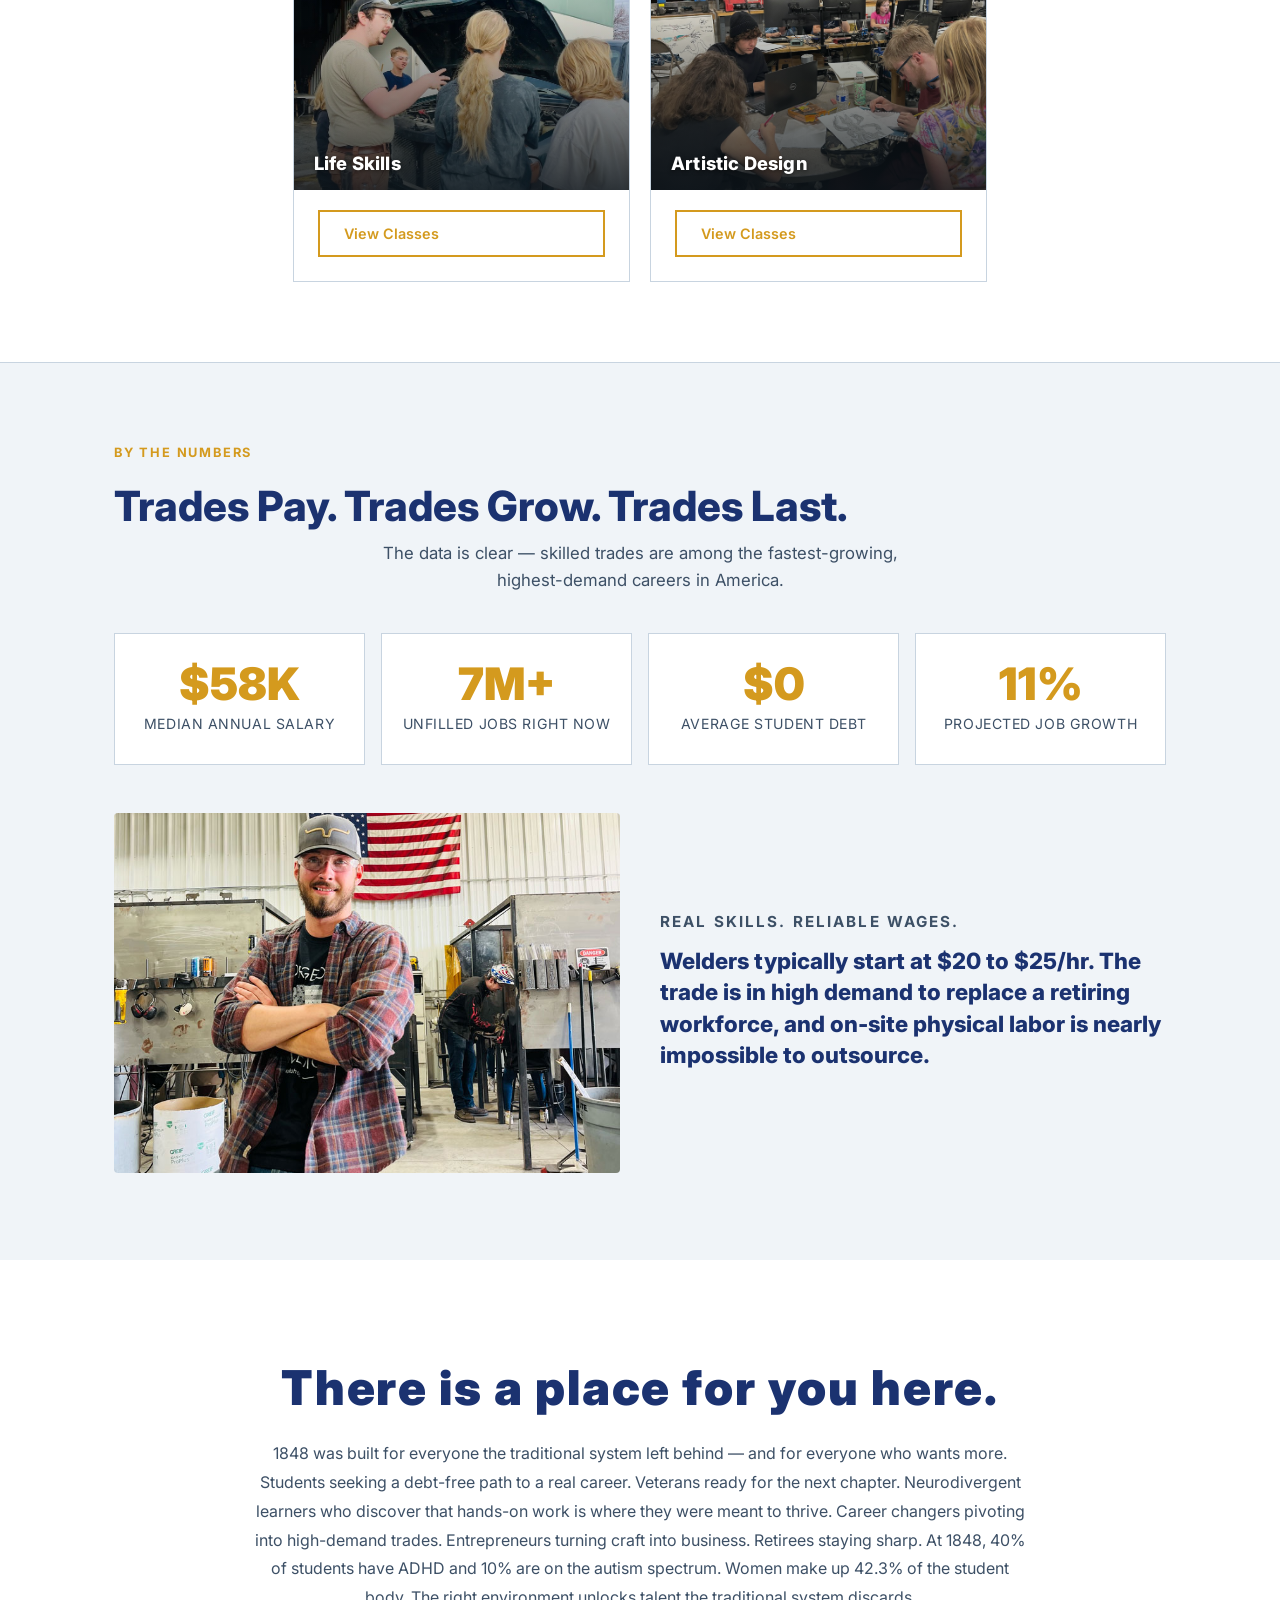
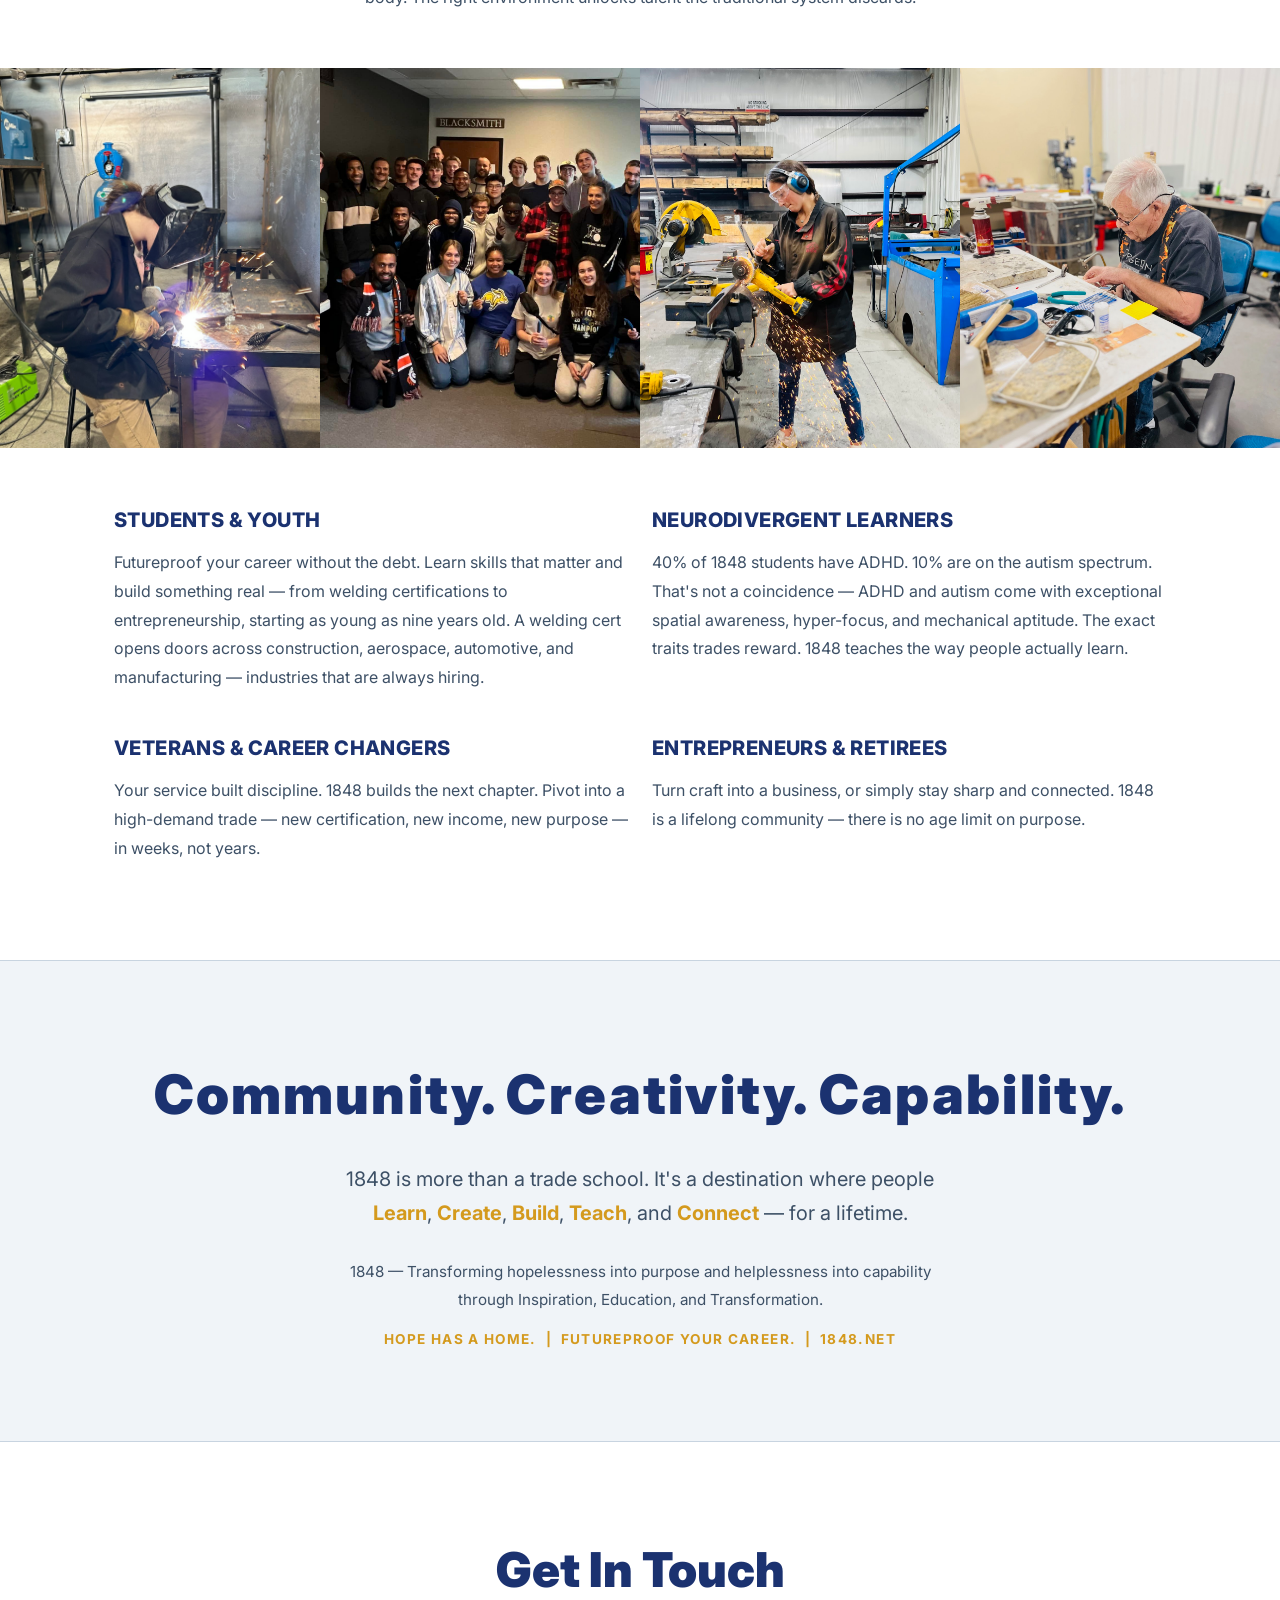
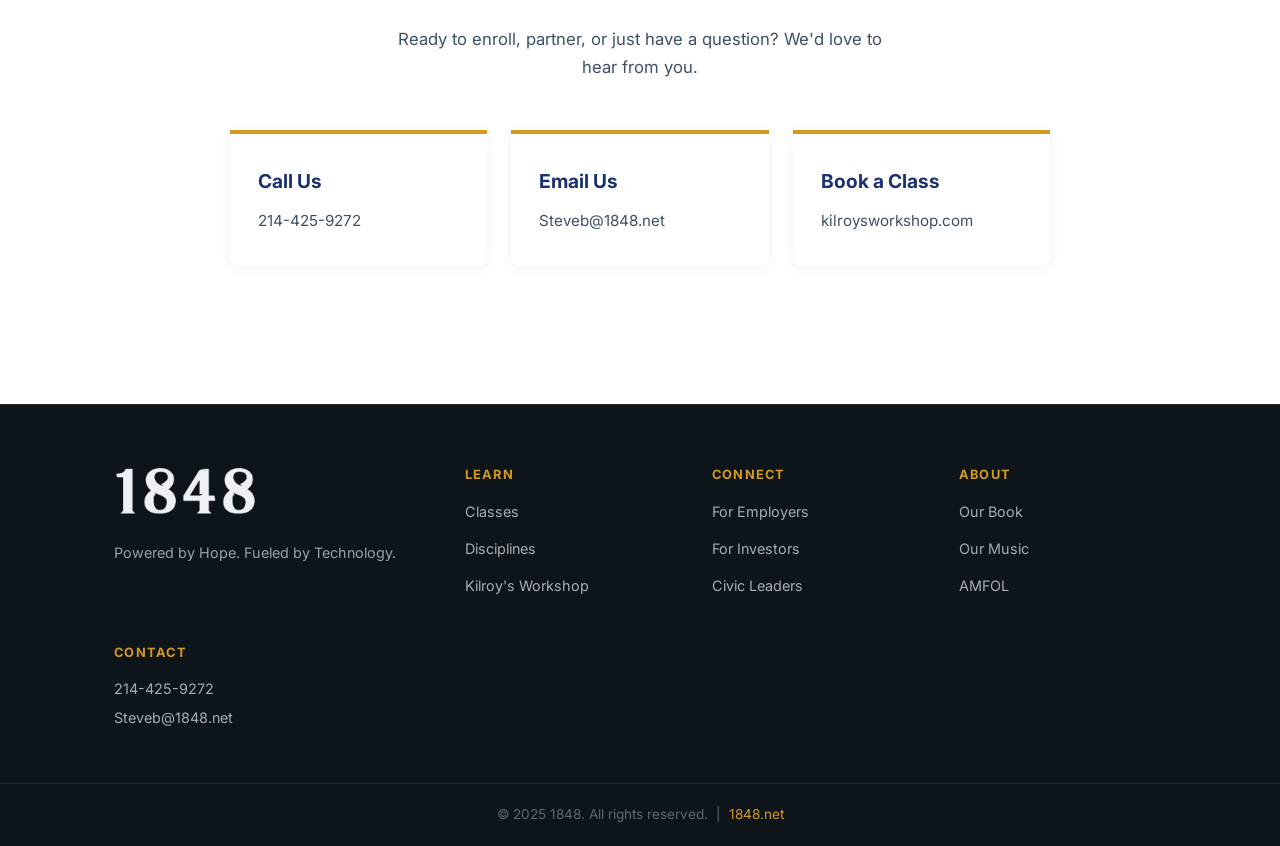
==== commit d390598c: "Add students trained ticker bar to both pages Gold banner below nav showing "41,848+ Students Traine" ====
--- a/index.html
+++ b/index.html
@@ -25,6 +25,12 @@
     <button class="nav-toggle" onclick="toggleMenu()">☰</button>
   </nav>
 
+  <!-- ===== STUDENTS TICKER ===== -->
+  <div class="students-ticker">
+    <span class="ticker-label">Students Trained</span>
+    <span class="ticker-number">41,848+</span>
+  </div>
+
   <!-- ===== HERO ===== -->
   <section id="home" class="hero">
     <div class="hero-overlay"></div>
--- a/styles.css
+++ b/styles.css
@@ -74,6 +74,33 @@
   max-width: 580px;
   margin: 0 auto 40px;
   text-align: center;
+}
+
+/* ===== STUDENTS TICKER ===== */
+.students-ticker {
+  background: var(--accent);
+  color: var(--navy);
+  text-align: center;
+  padding: 14px 20px;
+  display: flex;
+  align-items: center;
+  justify-content: center;
+  gap: 18px;
+}
+
+.ticker-label {
+  font-family: 'Inter', sans-serif;
+  font-weight: 700;
+  font-size: 1.1rem;
+  text-transform: uppercase;
+  letter-spacing: 0.08em;
+}
+
+.ticker-number {
+  font-family: 'Oswald', sans-serif;
+  font-weight: 700;
+  font-size: 2.6rem;
+  line-height: 1;
 }
 
 /* ===== NAVBAR — stays dark so white logo is visible ===== */
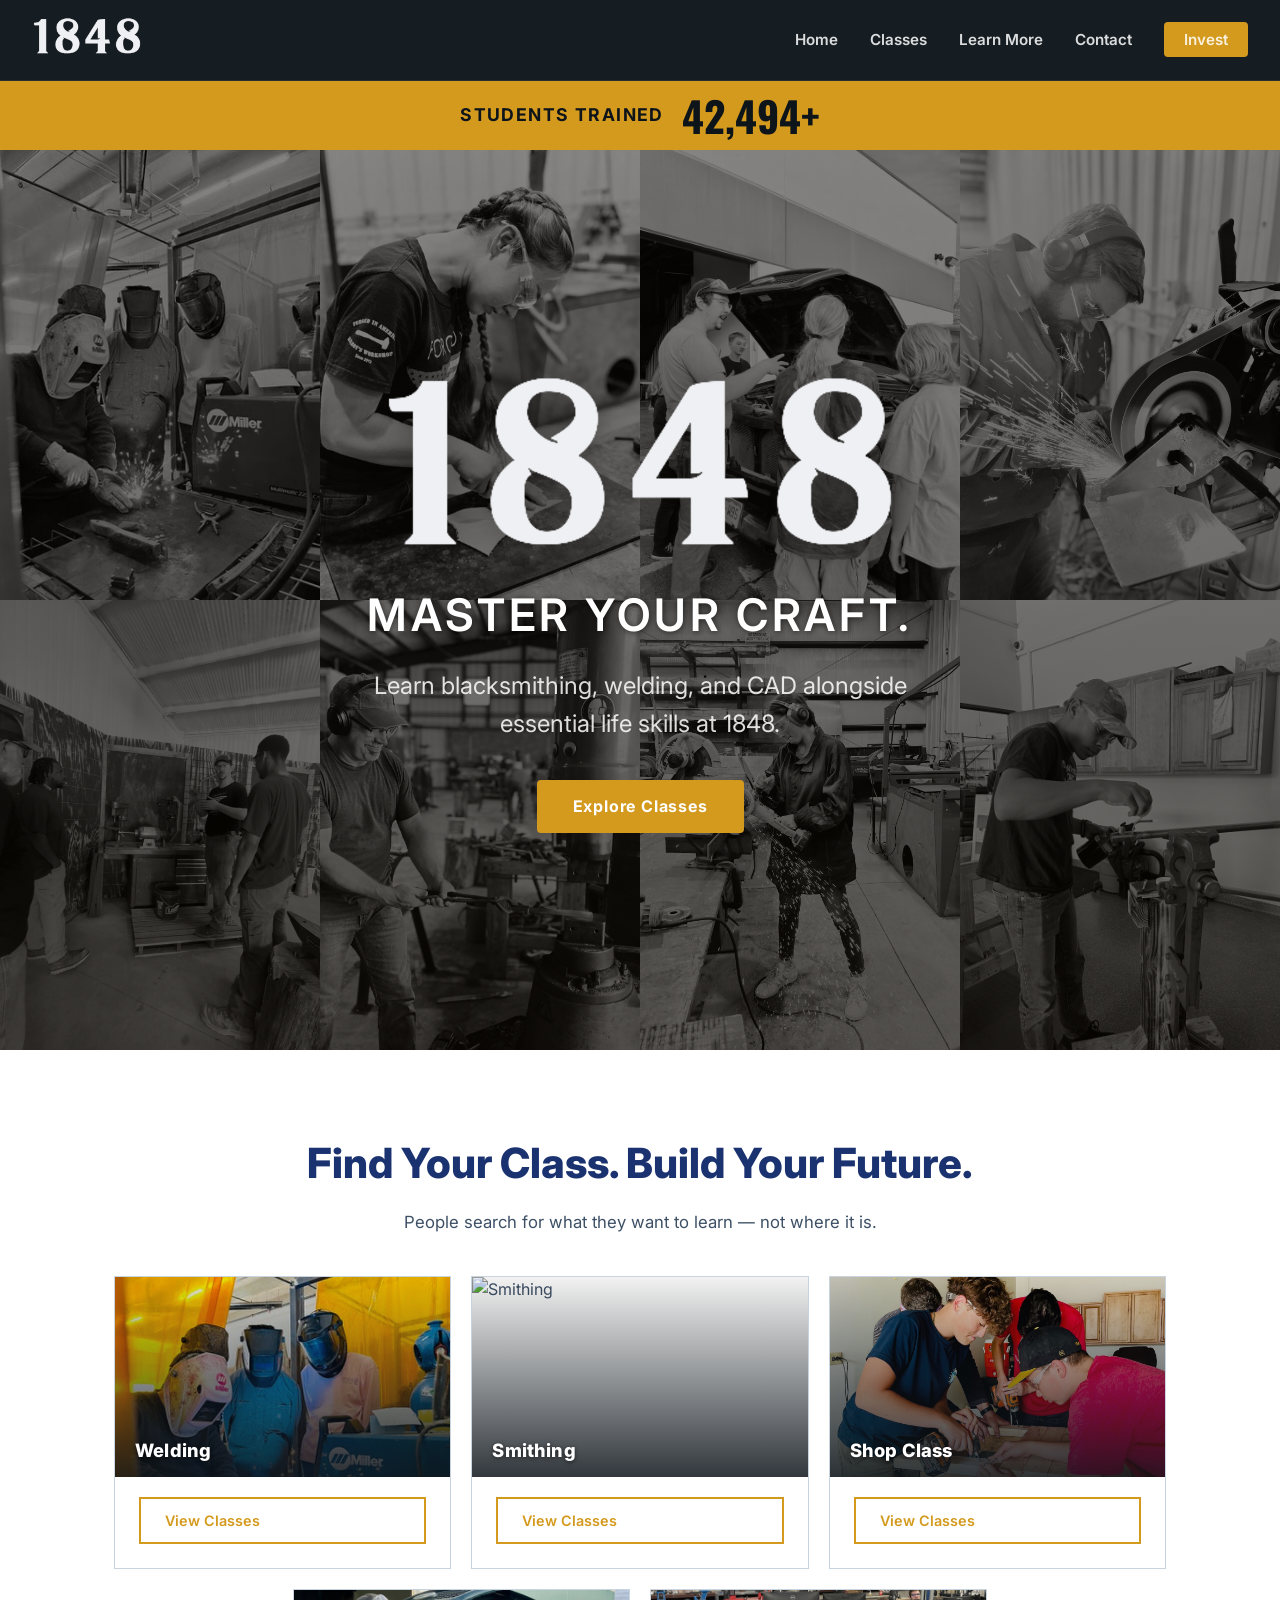
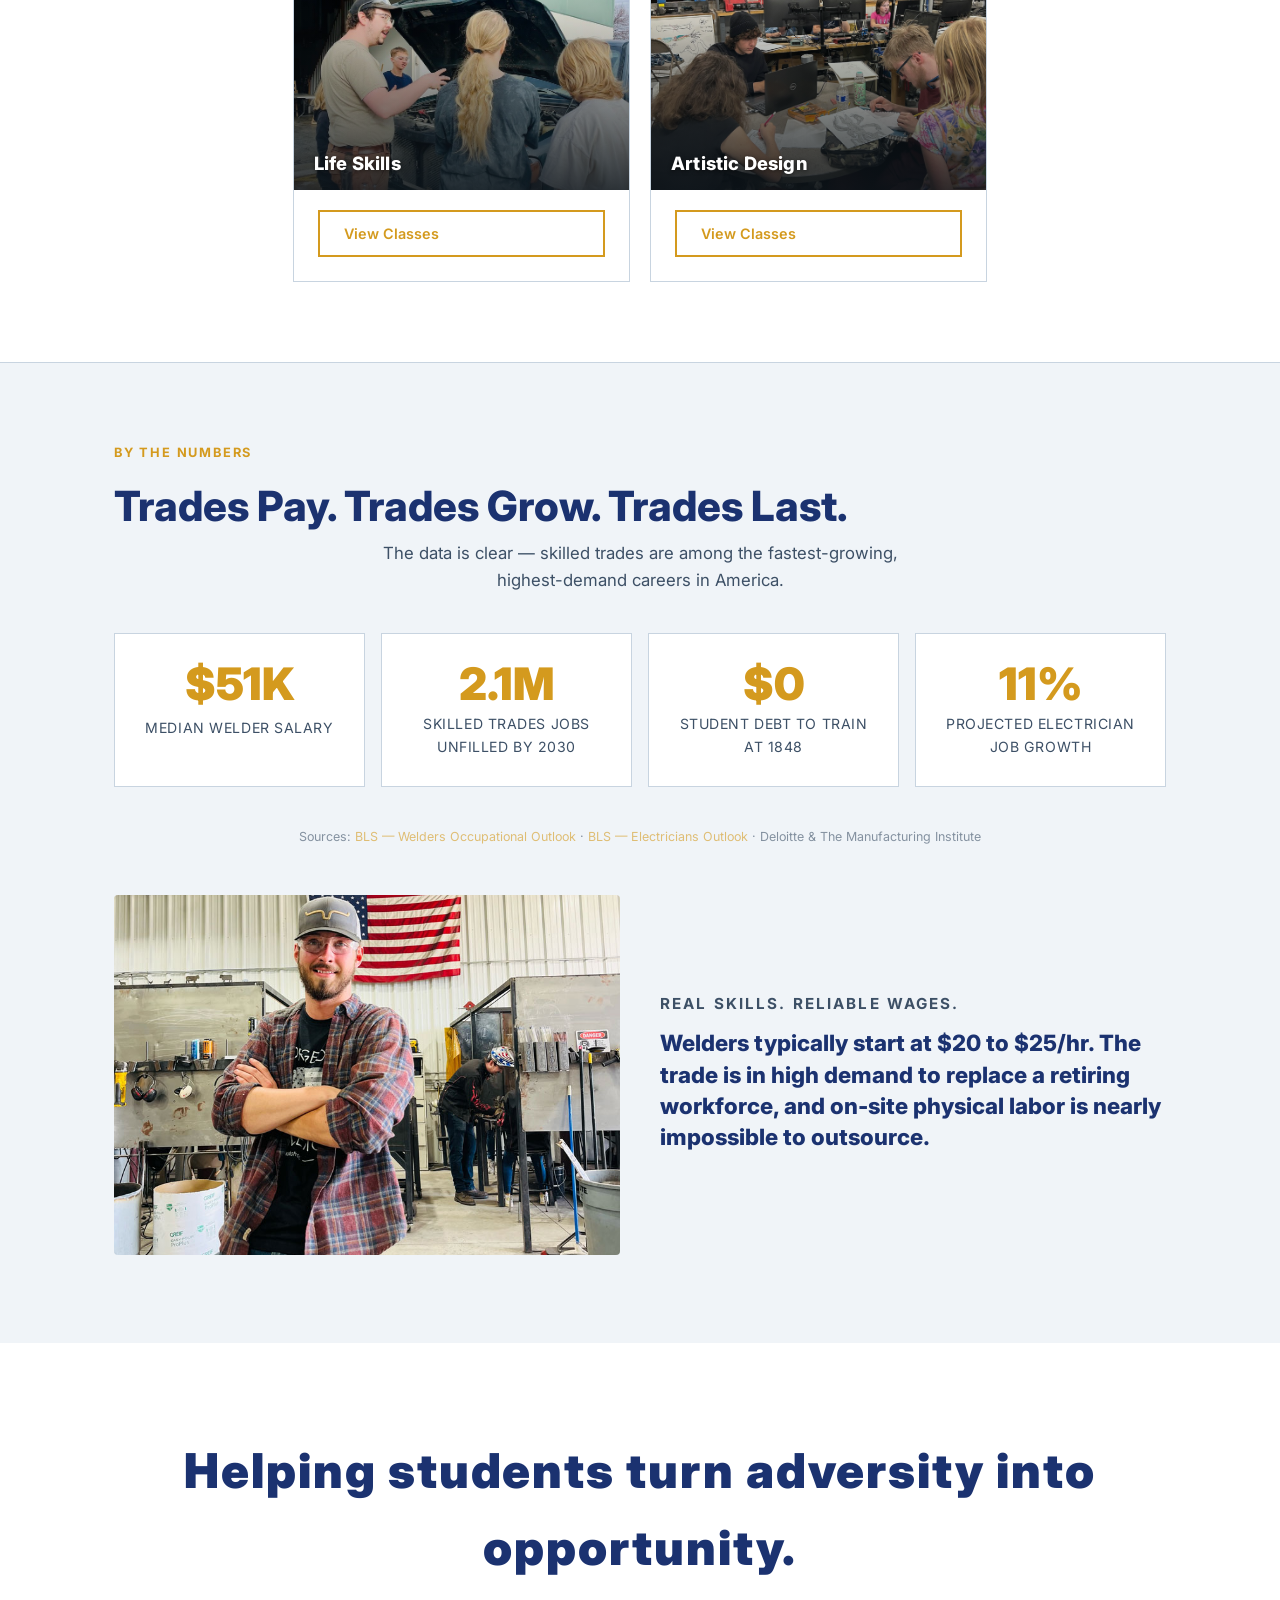
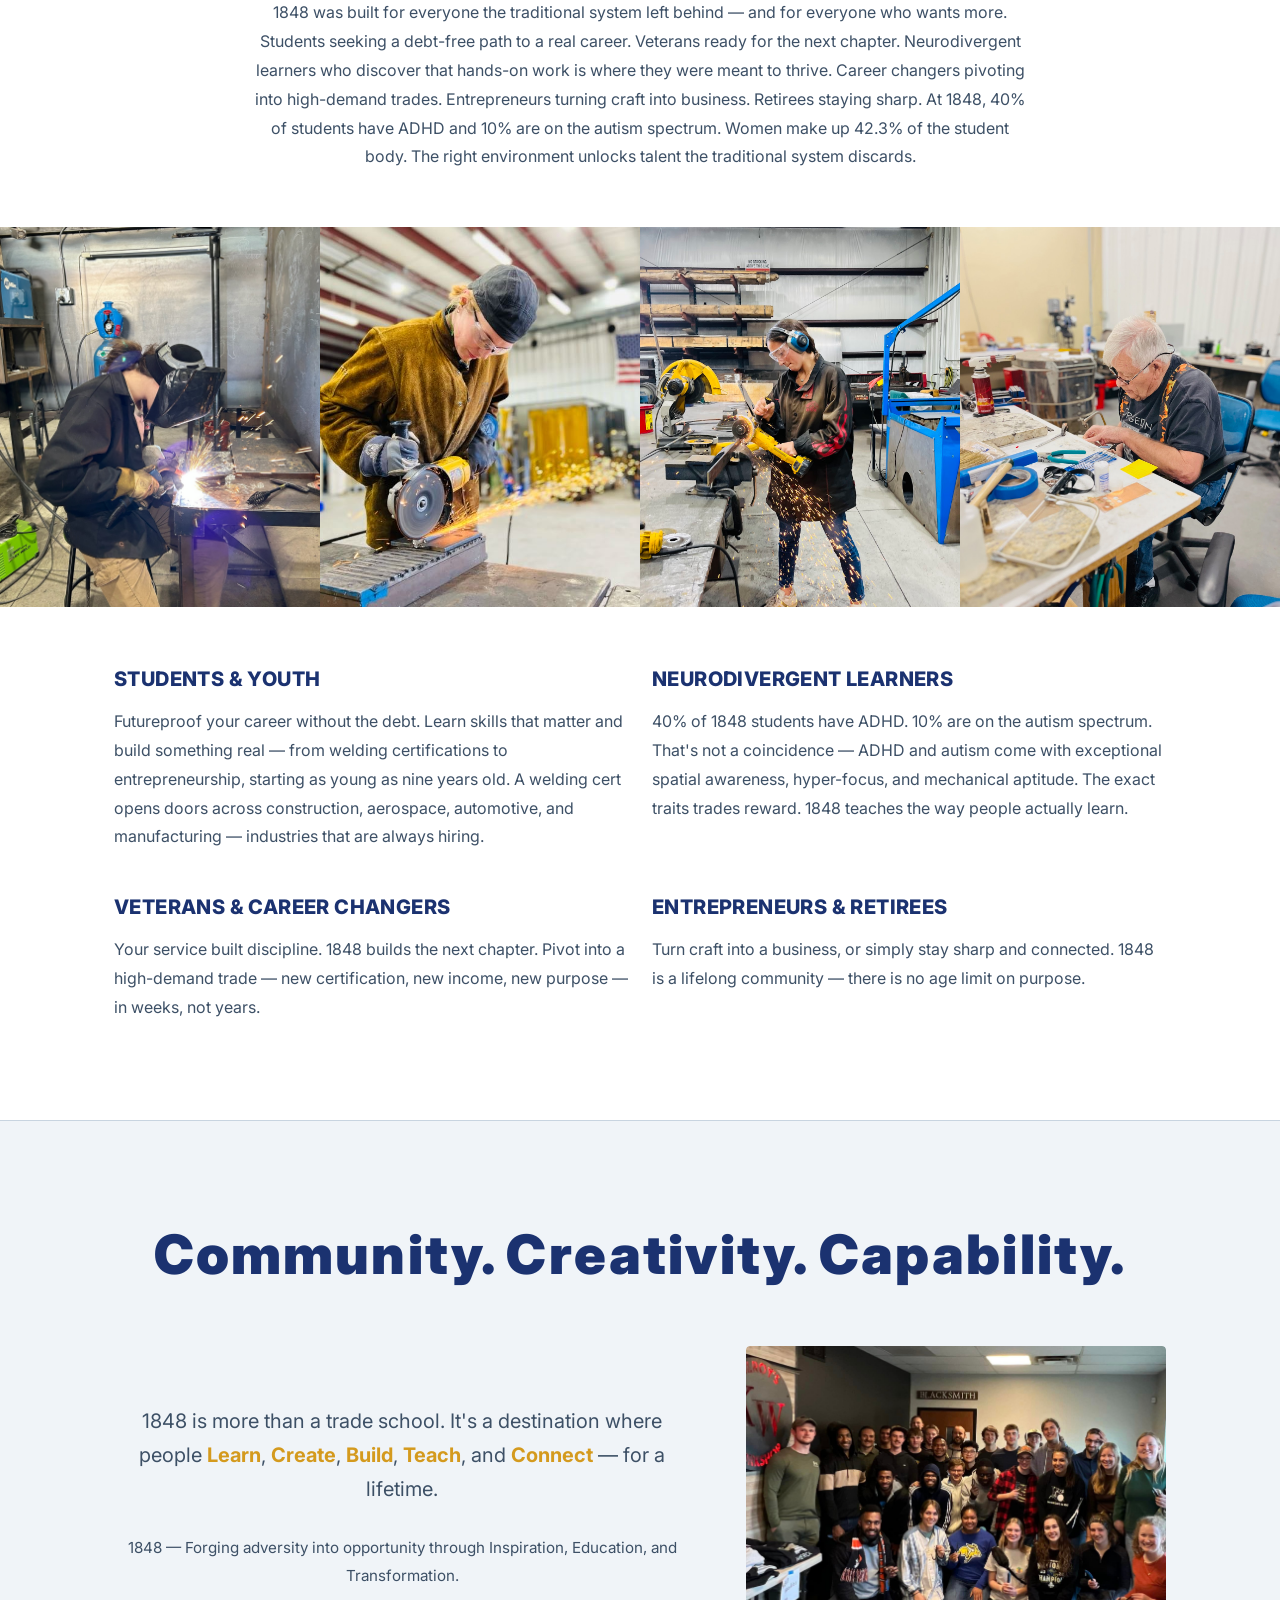
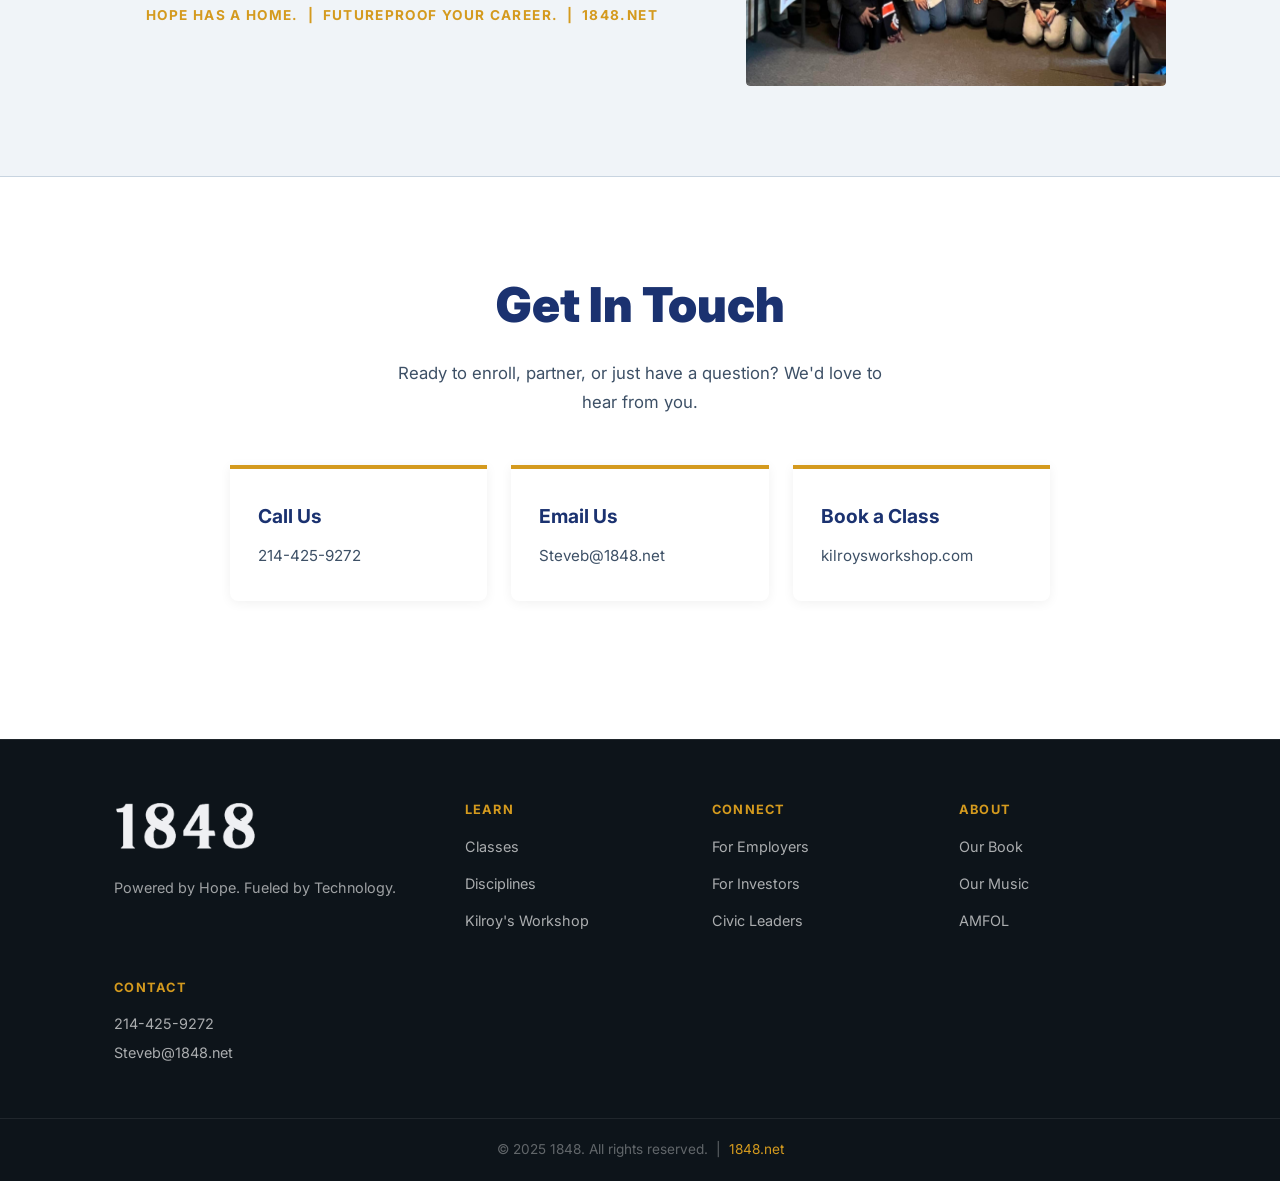
==== commit 03c69909: "Website redesign 1.0 — messaging, layout, and page split - Split donate.html into Learn More (donate" ====
--- a/index.html
+++ b/index.html
@@ -20,7 +20,7 @@
       <li><a href="#classes">Classes</a></li>
       <li><a href="donate.html">Learn More</a></li>
       <li><a href="#contact">Contact</a></li>
-      <li><a href="donate.html" class="btn-donate">Donate</a></li>
+      <li><a href="invest.html" class="btn-donate">Invest</a></li>
     </ul>
     <button class="nav-toggle" onclick="toggleMenu()">☰</button>
   </nav>
@@ -28,11 +28,21 @@
   <!-- ===== STUDENTS TICKER ===== -->
   <div class="students-ticker">
     <span class="ticker-label">Students Trained</span>
-    <span class="ticker-number">41,848+</span>
+    <span class="ticker-number">42,494+</span>
   </div>
 
   <!-- ===== HERO ===== -->
-  <section id="home" class="hero">
+  <section id="home" class="hero hero--mosaic">
+    <div class="hero-mosaic">
+      <img src="images/kilroy_shop_pics/weldinggroup.jpeg" alt="" />
+      <img src="images/kilroy_shop_pics/girl.JPG" alt="" />
+      <img src="images/yourdonoatwork/shopclass.jpeg" alt="" />
+      <img src="images/ForAgesImages/IMG_8976.jpg" alt="" />
+      <img src="images/yourdonoatwork/instructor.jpg" alt="" />
+      <img src="images/kilroy_shop_pics/ronatwork.jpg" alt="" />
+      <img src="images/ForAgesImages/IMG_6166.jpg" alt="" />
+      <img src="images/yourdonoatwork/hatkid.jpg" alt="" />
+    </div>
     <div class="hero-overlay"></div>
     <div class="hero-content">
       <img src="images/1848-logo.png" alt="1848" class="hero-logo-img" />
@@ -165,22 +175,23 @@
 
       <div class="trades-stat-row">
         <div class="t-stat">
-          <span class="t-stat-num">$58K</span>
-          <span class="t-stat-label">median annual salary</span>
+          <span class="t-stat-num">$51K</span>
+          <span class="t-stat-label" style="margin-top: 10px;">median welder salary</span>
         </div>
         <div class="t-stat">
-          <span class="t-stat-num">7M+</span>
-          <span class="t-stat-label">unfilled jobs right now</span>
+          <span class="t-stat-num">2.1M</span>
+          <span class="t-stat-label">skilled trades jobs unfilled by 2030</span>
         </div>
         <div class="t-stat">
           <span class="t-stat-num">$0</span>
-          <span class="t-stat-label">average student debt</span>
+          <span class="t-stat-label">student debt to train at 1848</span>
         </div>
         <div class="t-stat">
           <span class="t-stat-num">11%</span>
-          <span class="t-stat-label">projected job growth</span>
-        </div>
-      </div>
+          <span class="t-stat-label">projected electrician job growth</span>
+        </div>
+      </div>
+      <p class="stats-source">Sources: <a href="https://www.bls.gov/ooh/construction-and-extraction/welders-cutters-solderers-and-brazers.htm" target="_blank">BLS — Welders Occupational Outlook</a> &middot; <a href="https://www.bls.gov/ooh/construction-and-extraction/electricians.htm" target="_blank">BLS — Electricians Outlook</a> &middot; Deloitte &amp; The Manufacturing Institute</p>
 
       <div class="trades-split">
         <div class="trades-split-img">
@@ -197,7 +208,7 @@
   <!-- ===== WHO WE SERVE ===== -->
   <section id="serve" class="serve-section">
     <div class="container">
-      <h2>There is a place for you here.</h2>
+      <h2>Helping students turn adversity into opportunity.</h2>
 
       <p class="problem-intro">1848 was built for everyone the traditional system left behind — and for everyone who wants more. Students seeking a debt-free path to a real career. Veterans ready for the next chapter. Neurodivergent learners who discover that hands-on work is where they were meant to thrive. Career changers pivoting into high-demand trades. Entrepreneurs turning craft into business. Retirees staying sharp. At 1848, 40% of students have ADHD and 10% are on the autism spectrum. Women make up 42.3% of the student body. The right environment unlocks talent the traditional system discards.</p>
     </div>
@@ -207,7 +218,7 @@
         <img src="images/kilroy_shop_pics/D9EEAF69-D383-4D16-AA35-E23236A3725B.JPG" alt="Student welding at 1848" />
       </div>
       <div class="serve-photo-row__img">
-        <img src="images/yourdonoatwork/430095832_3885520931710548_4344374178171715115_n.jpg" alt="Students at 1848" />
+        <img src="images/kilroy_shop_pics/IMG_1731.JPG" alt="Student at 1848" />
       </div>
       <div class="serve-photo-row__img">
         <img src="images/ForAgesImages/IMG_6166.jpg" alt="Student at 1848" />
@@ -249,16 +260,22 @@
   <section class="community-section">
     <div class="container">
       <h2 class="community-headline">Community. Creativity. Capability.</h2>
-      <p class="community-body">
-        1848 is more than a trade school. It's a destination where people
-        <strong>Learn</strong>, <strong>Create</strong>, <strong>Build</strong>,
-        <strong>Teach</strong>, and <strong>Connect</strong> — for a lifetime.
-      </p>
-      <p class="community-brand">
-        1848 — Transforming hopelessness into purpose and helplessness into capability<br />
-        through Inspiration, Education, and Transformation.
-      </p>
-      <p class="community-tagline">Hope Has a Home. &nbsp;|&nbsp; Futureproof Your Career. &nbsp;|&nbsp; 1848.net</p>
+      <div class="community-layout">
+        <div class="community-text">
+          <p class="community-body">
+            1848 is more than a trade school. It's a destination where people
+            <strong>Learn</strong>, <strong>Create</strong>, <strong>Build</strong>,
+            <strong>Teach</strong>, and <strong>Connect</strong> — for a lifetime.
+          </p>
+          <p class="community-brand">
+            1848 — Forging adversity into opportunity through Inspiration, Education, and Transformation.
+          </p>
+          <p class="community-tagline">Hope Has a Home. &nbsp;|&nbsp; Futureproof Your Career. &nbsp;|&nbsp; 1848.net</p>
+        </div>
+        <div class="community-img-wrap">
+          <img src="images/yourdonoatwork/430095832_3885520931710548_4344374178171715115_n.jpg" alt="Community at 1848" />
+        </div>
+      </div>
     </div>
   </section>
 
@@ -309,7 +326,7 @@
         <h4>Connect</h4>
         <ul>
           <li><a href="#employers">For Employers</a></li>
-          <li><a href="#invest">For Investors</a></li>
+          <li><a href="invest.html#invest">For Investors</a></li>
           <li><a href="#employers">Civic Leaders</a></li>
         </ul>
       </div>
--- a/styles.css
+++ b/styles.css
@@ -171,6 +171,35 @@
 
 .hero--compact { min-height: 60vh; }
 
+/* suppress single-image ::before on mosaic hero */
+.hero--mosaic::before { background: none; }
+
+.hero-mosaic {
+  position: absolute;
+  inset: 0;
+  display: grid;
+  grid-template-columns: repeat(4, 1fr);
+  grid-template-rows: repeat(2, 50%);
+  height: 100%;
+  filter: grayscale(100%);
+  z-index: 0;
+  overflow: hidden;
+}
+
+.hero-mosaic img {
+  width: 100%;
+  height: 100%;
+  object-fit: cover;
+  display: block;
+}
+
+@media (max-width: 700px) {
+  .hero-mosaic {
+    grid-template-columns: repeat(2, 1fr);
+    grid-template-rows: repeat(4, 1fr);
+  }
+}
+
 .hero::before {
   content: '';
   position: absolute;
@@ -241,7 +270,14 @@
 
 /* ===== DONATE PAGE HERO ===== */
 .hero--donate::before {
-  background-image: url('images/sunset-over-plains-stockcake.webp');
+  background-image: url('images/welders-blog-1080x608.jpg');
+  background-position: center center;
+  filter: none;
+}
+
+/* ===== INVEST PAGE HERO ===== */
+.hero--invest::before {
+  background-image: url('images/kilroy_shop_pics/ronatwork.jpg');
   background-position: center center;
   filter: none;
 }
@@ -1026,14 +1062,54 @@
   font-weight: 900;
   color: var(--blue);
   letter-spacing: 0.04em;
-  margin-bottom: 24px;
+  margin-bottom: 48px;
+}
+
+.community-layout {
+  display: flex;
+  align-items: center;
+  gap: 56px;
+  text-align: center;
+}
+
+.community-text {
+  flex: 1;
+  min-width: 0;
+}
+
+.community-img-wrap {
+  flex: 0 0 420px;
+  overflow: hidden;
+  border-radius: 4px;
+}
+
+.community-img-wrap img {
+  width: 100%;
+  height: 340px;
+  object-fit: cover;
+  object-position: center;
+  display: block;
+  border-radius: 4px;
+}
+
+@media (max-width: 860px) {
+  .community-layout {
+    flex-direction: column;
+    gap: 32px;
+    text-align: center;
+  }
+  .community-img-wrap {
+    flex: none;
+    width: 100%;
+    max-width: 560px;
+    margin: 0 auto;
+  }
 }
 
 .community-body {
   font-size: clamp(1rem, 2vw, 1.25rem);
   color: var(--text);
-  max-width: 640px;
-  margin: 0 auto 28px;
+  margin: 0 0 28px;
   line-height: 1.7;
 }
 .community-body strong { color: var(--accent); }
@@ -1041,8 +1117,7 @@
 .community-brand {
   font-size: 0.95rem;
   color: var(--text);
-  max-width: 600px;
-  margin: 0 auto 16px;
+  margin: 0 0 16px;
   line-height: 1.8;
 }
 
@@ -1467,3 +1542,15 @@
   .collage-img { position:static; width:100%; height:150px; transform:none !important; }
   .collage-img--15 { grid-column:1 / -1; height:165px; }
 }
+
+
+/* ===== STATS SOURCE FOOTNOTE ===== */
+.stats-source {
+  font-size: 0.78rem;
+  color: var(--text);
+  opacity: 0.6;
+  text-align: center;
+  margin-top: 0;
+  margin-bottom: 32px;
+}
+.stats-source a { color: var(--accent); }
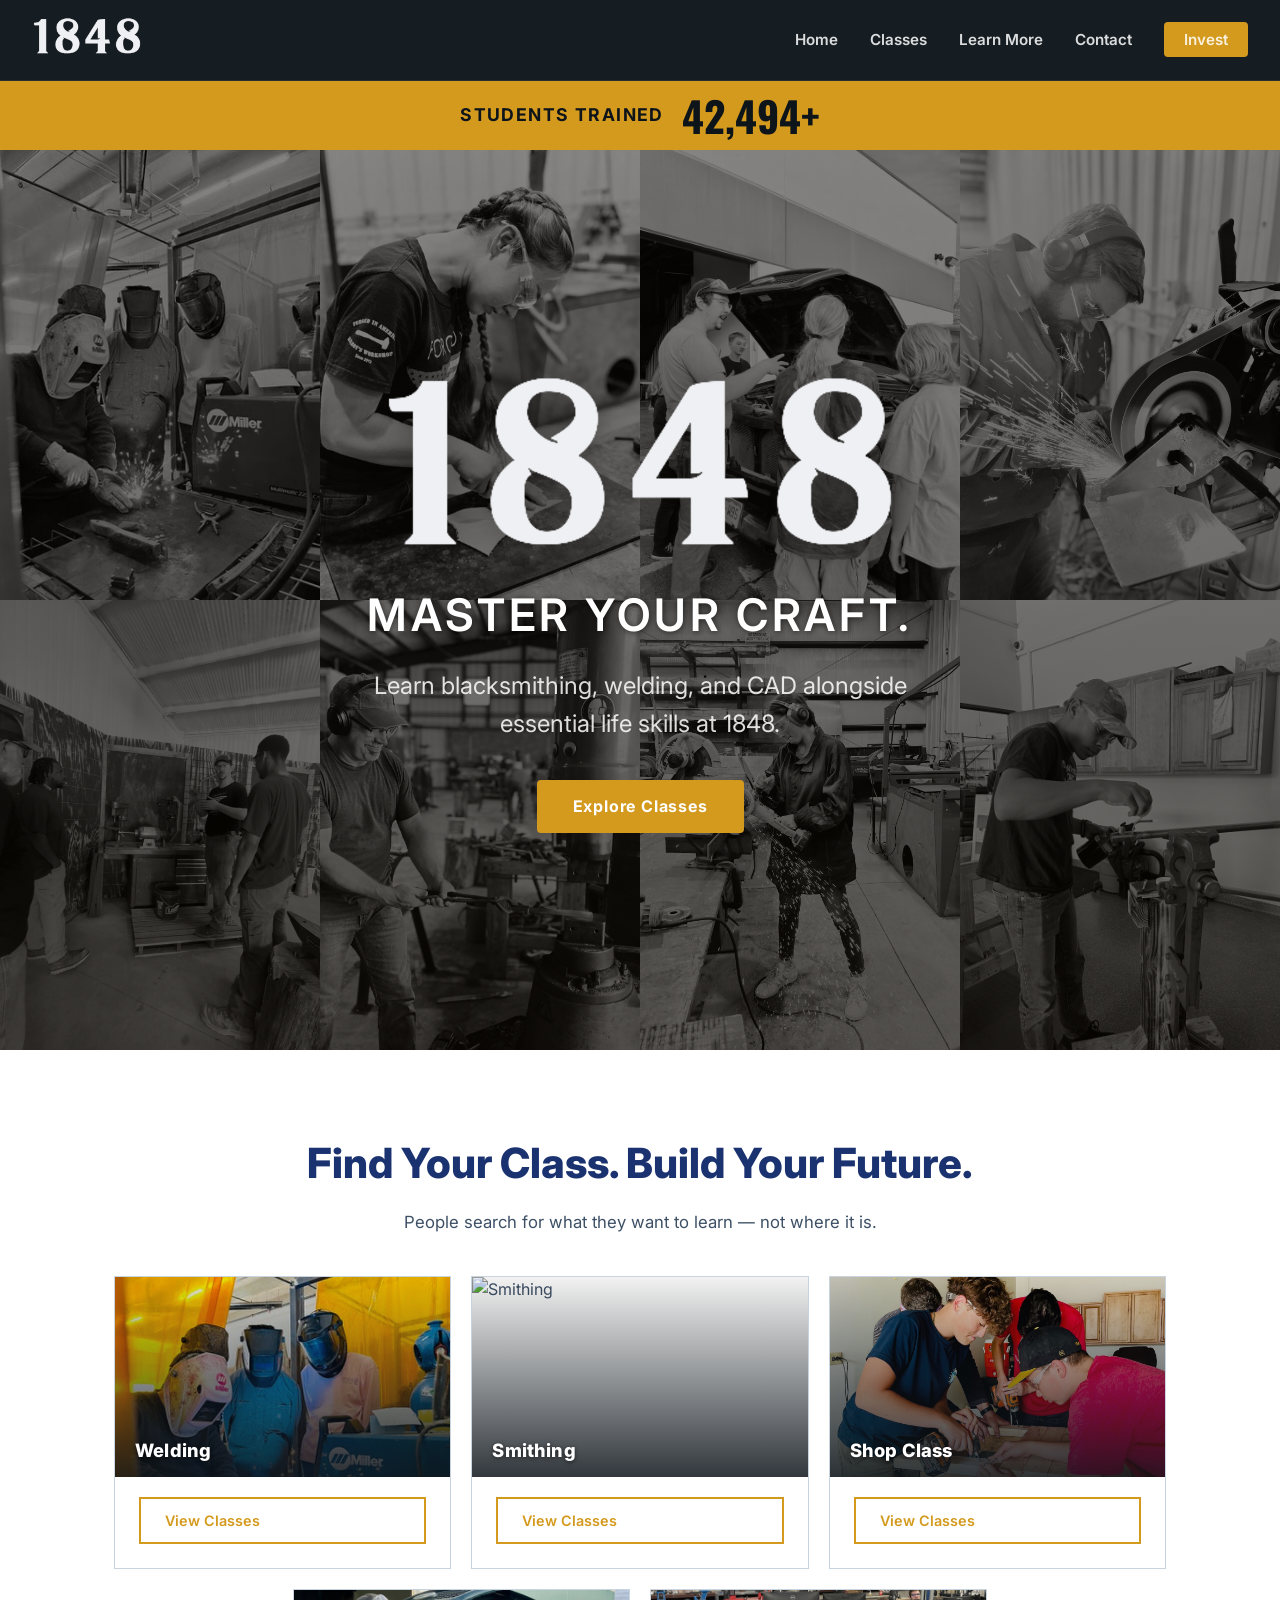
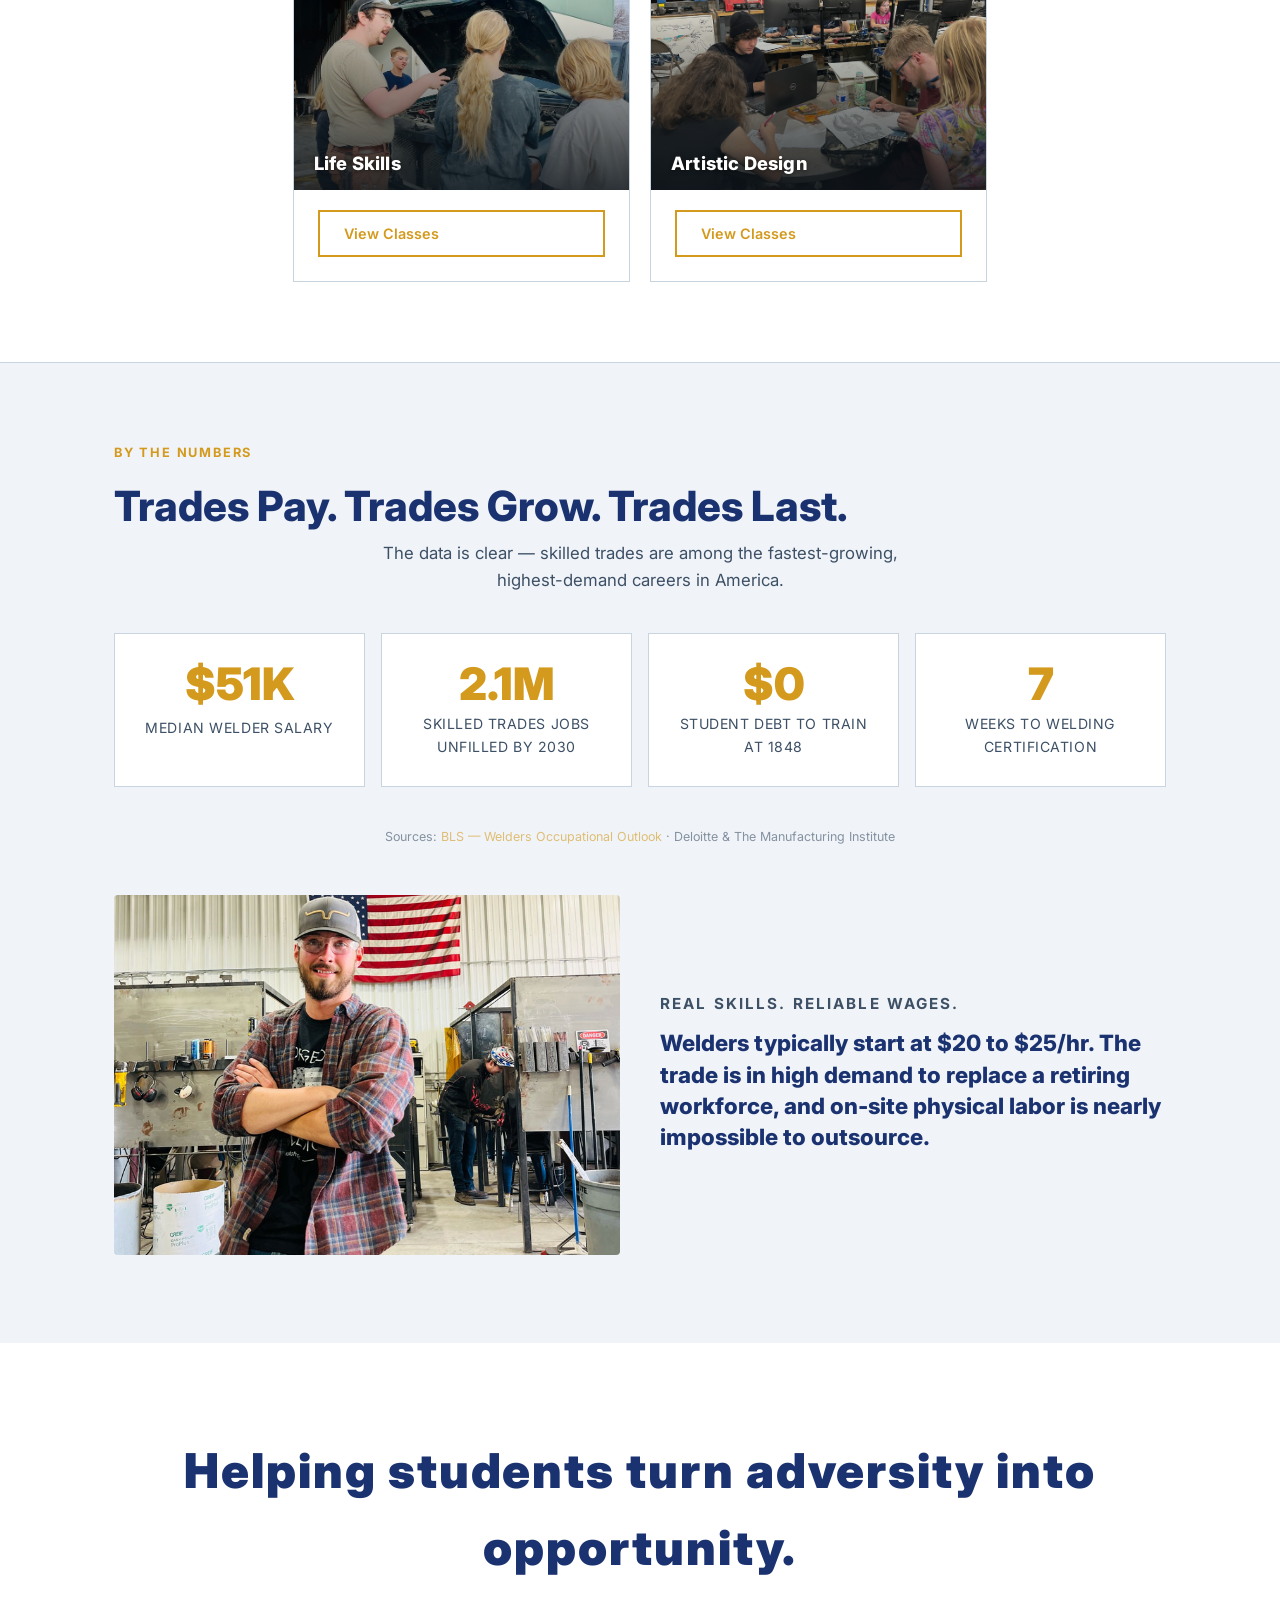
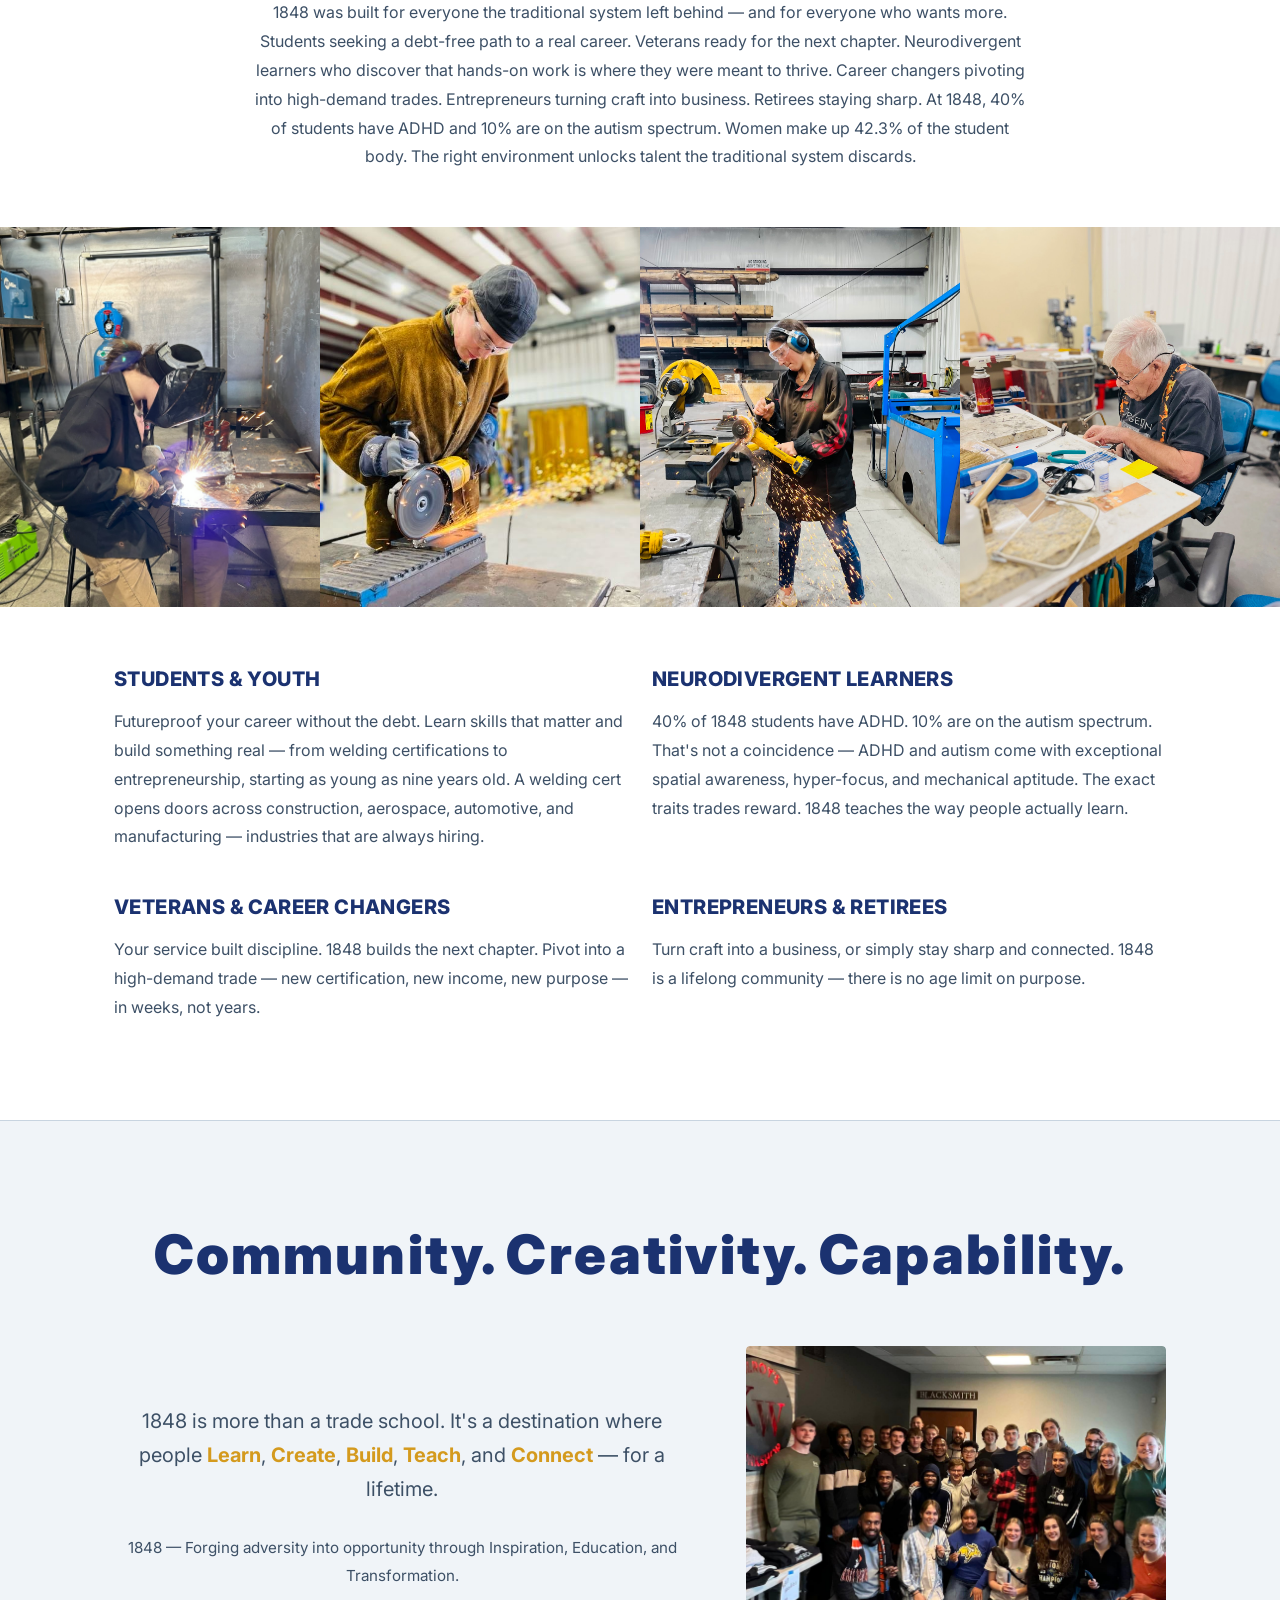
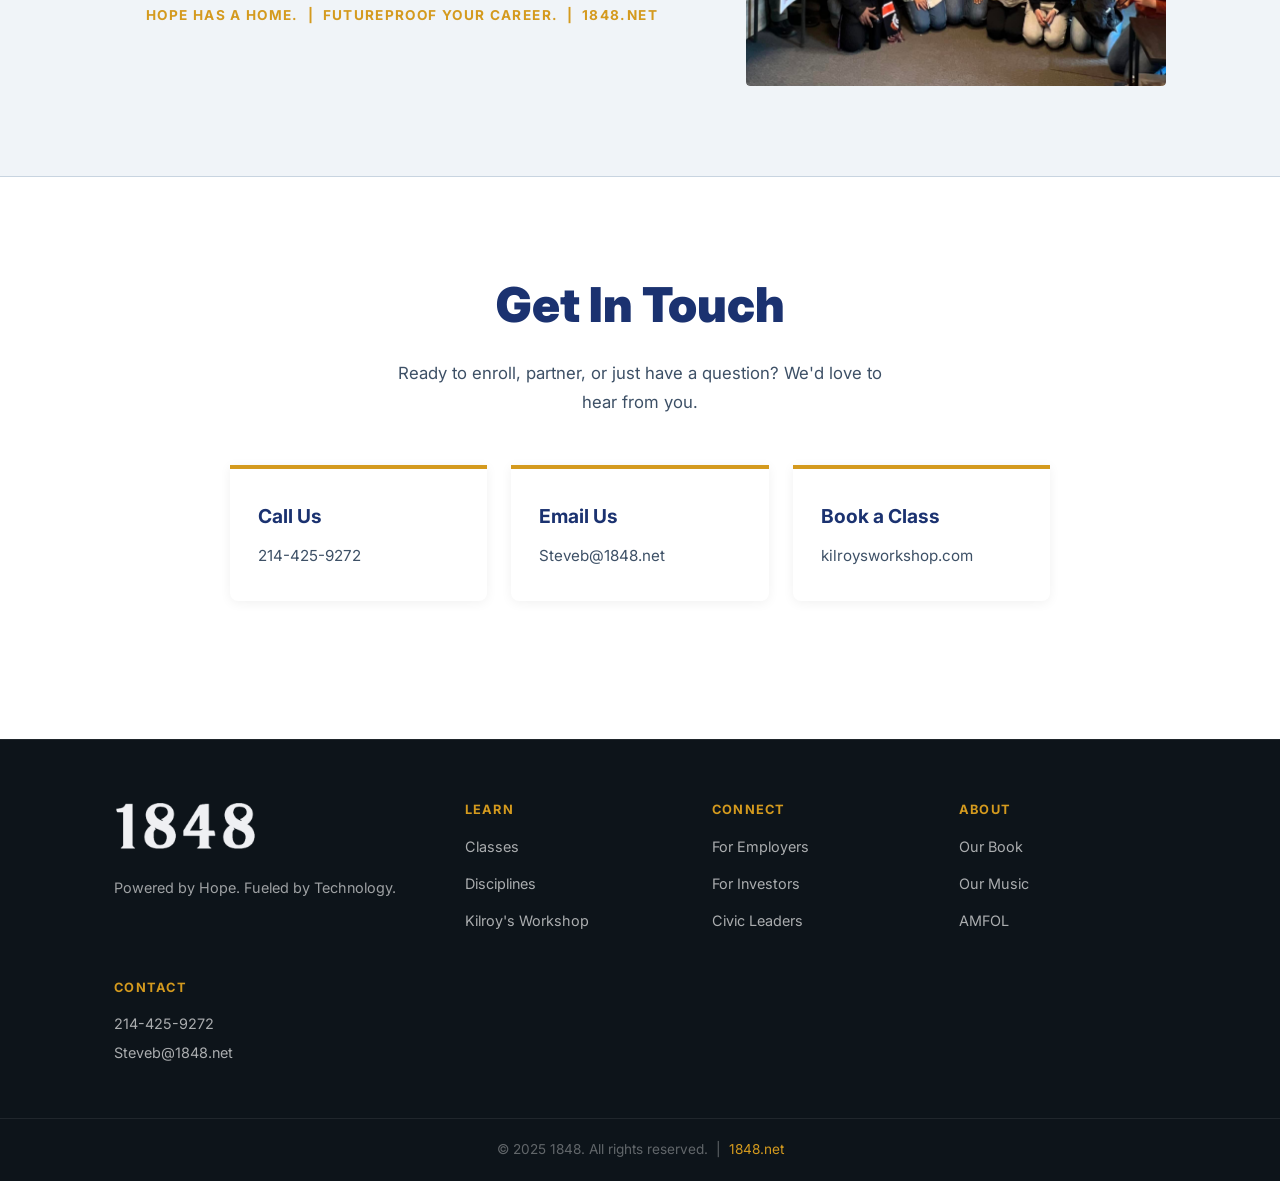
==== commit 7169842c: "Replace electrician growth stat with 7 weeks to certification Off-brand stat swapped for a 1848-spec" ====
--- a/index.html
+++ b/index.html
@@ -187,11 +187,11 @@
           <span class="t-stat-label">student debt to train at 1848</span>
         </div>
         <div class="t-stat">
-          <span class="t-stat-num">11%</span>
-          <span class="t-stat-label">projected electrician job growth</span>
-        </div>
-      </div>
-      <p class="stats-source">Sources: <a href="https://www.bls.gov/ooh/construction-and-extraction/welders-cutters-solderers-and-brazers.htm" target="_blank">BLS — Welders Occupational Outlook</a> &middot; <a href="https://www.bls.gov/ooh/construction-and-extraction/electricians.htm" target="_blank">BLS — Electricians Outlook</a> &middot; Deloitte &amp; The Manufacturing Institute</p>
+          <span class="t-stat-num">7</span>
+          <span class="t-stat-label">weeks to welding certification</span>
+        </div>
+      </div>
+      <p class="stats-source">Sources: <a href="https://www.bls.gov/ooh/construction-and-extraction/welders-cutters-solderers-and-brazers.htm" target="_blank">BLS — Welders Occupational Outlook</a> &middot; Deloitte &amp; The Manufacturing Institute</p>
 
       <div class="trades-split">
         <div class="trades-split-img">
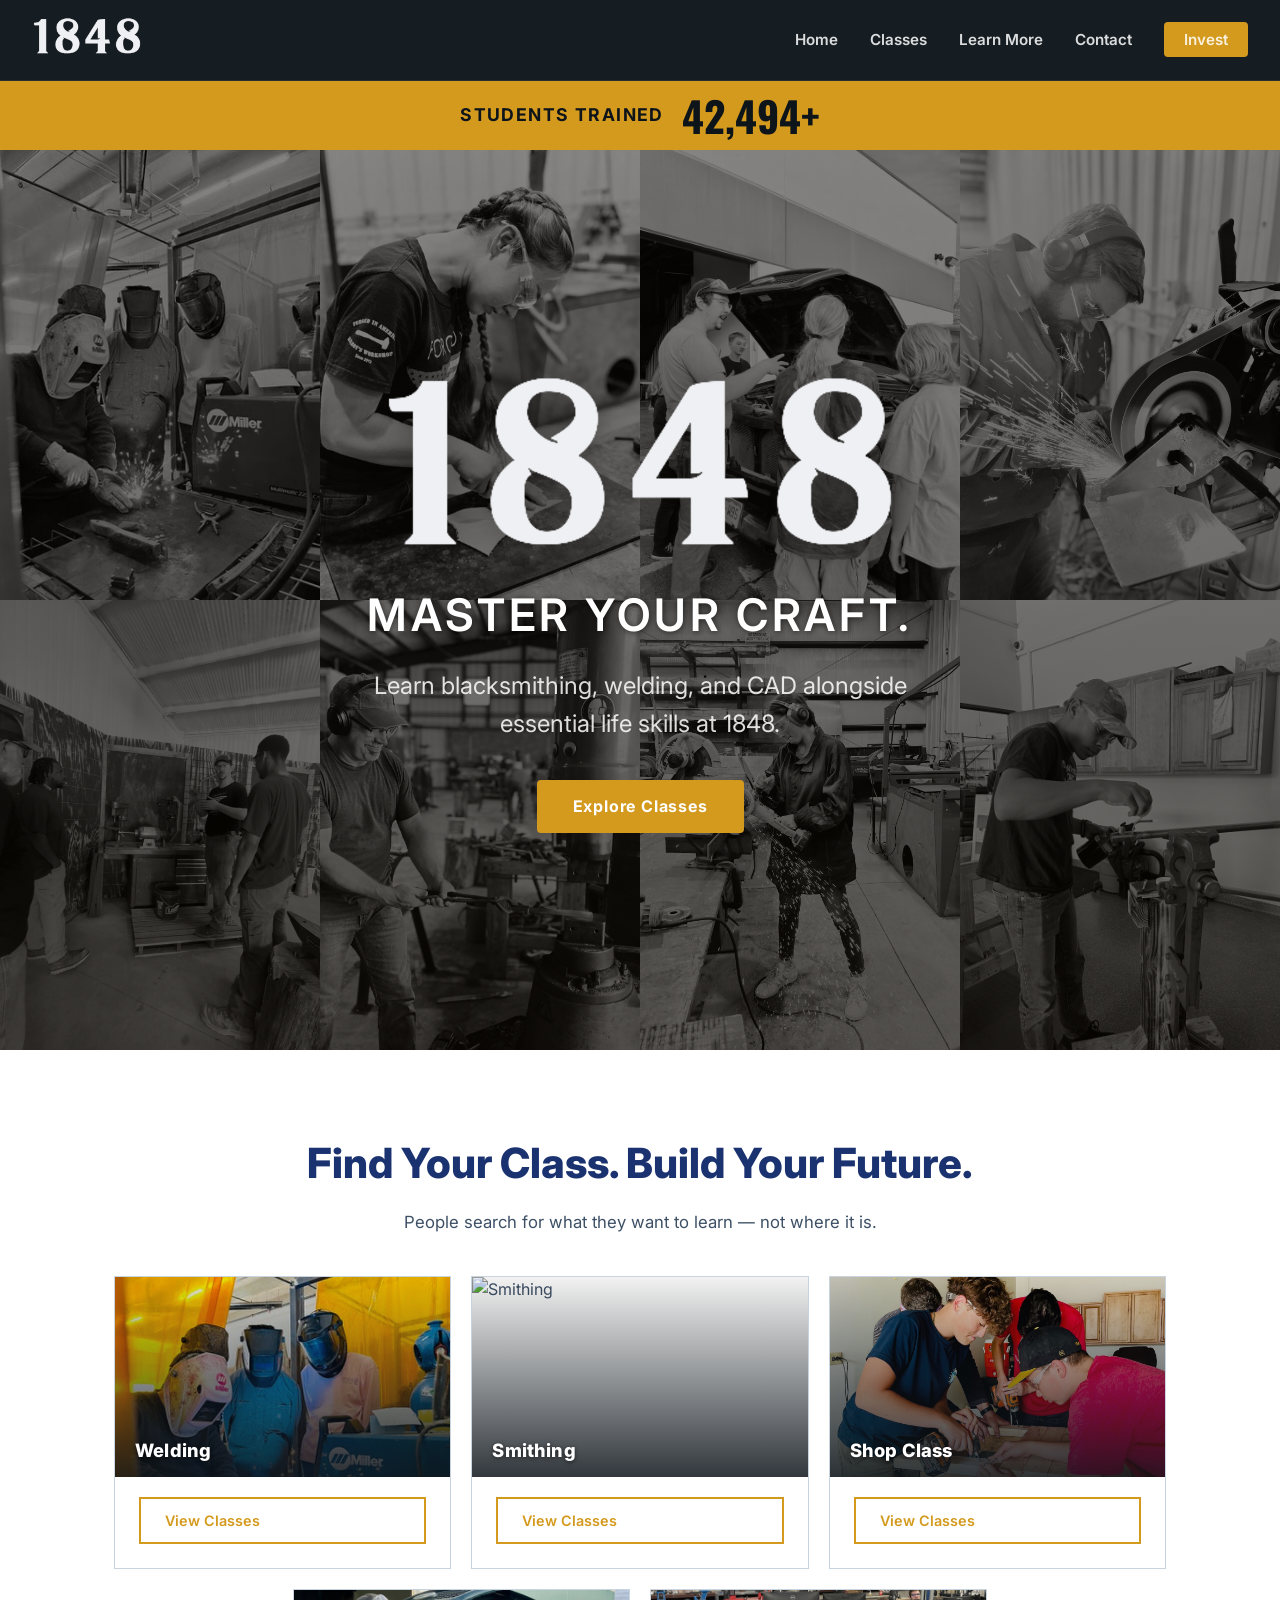
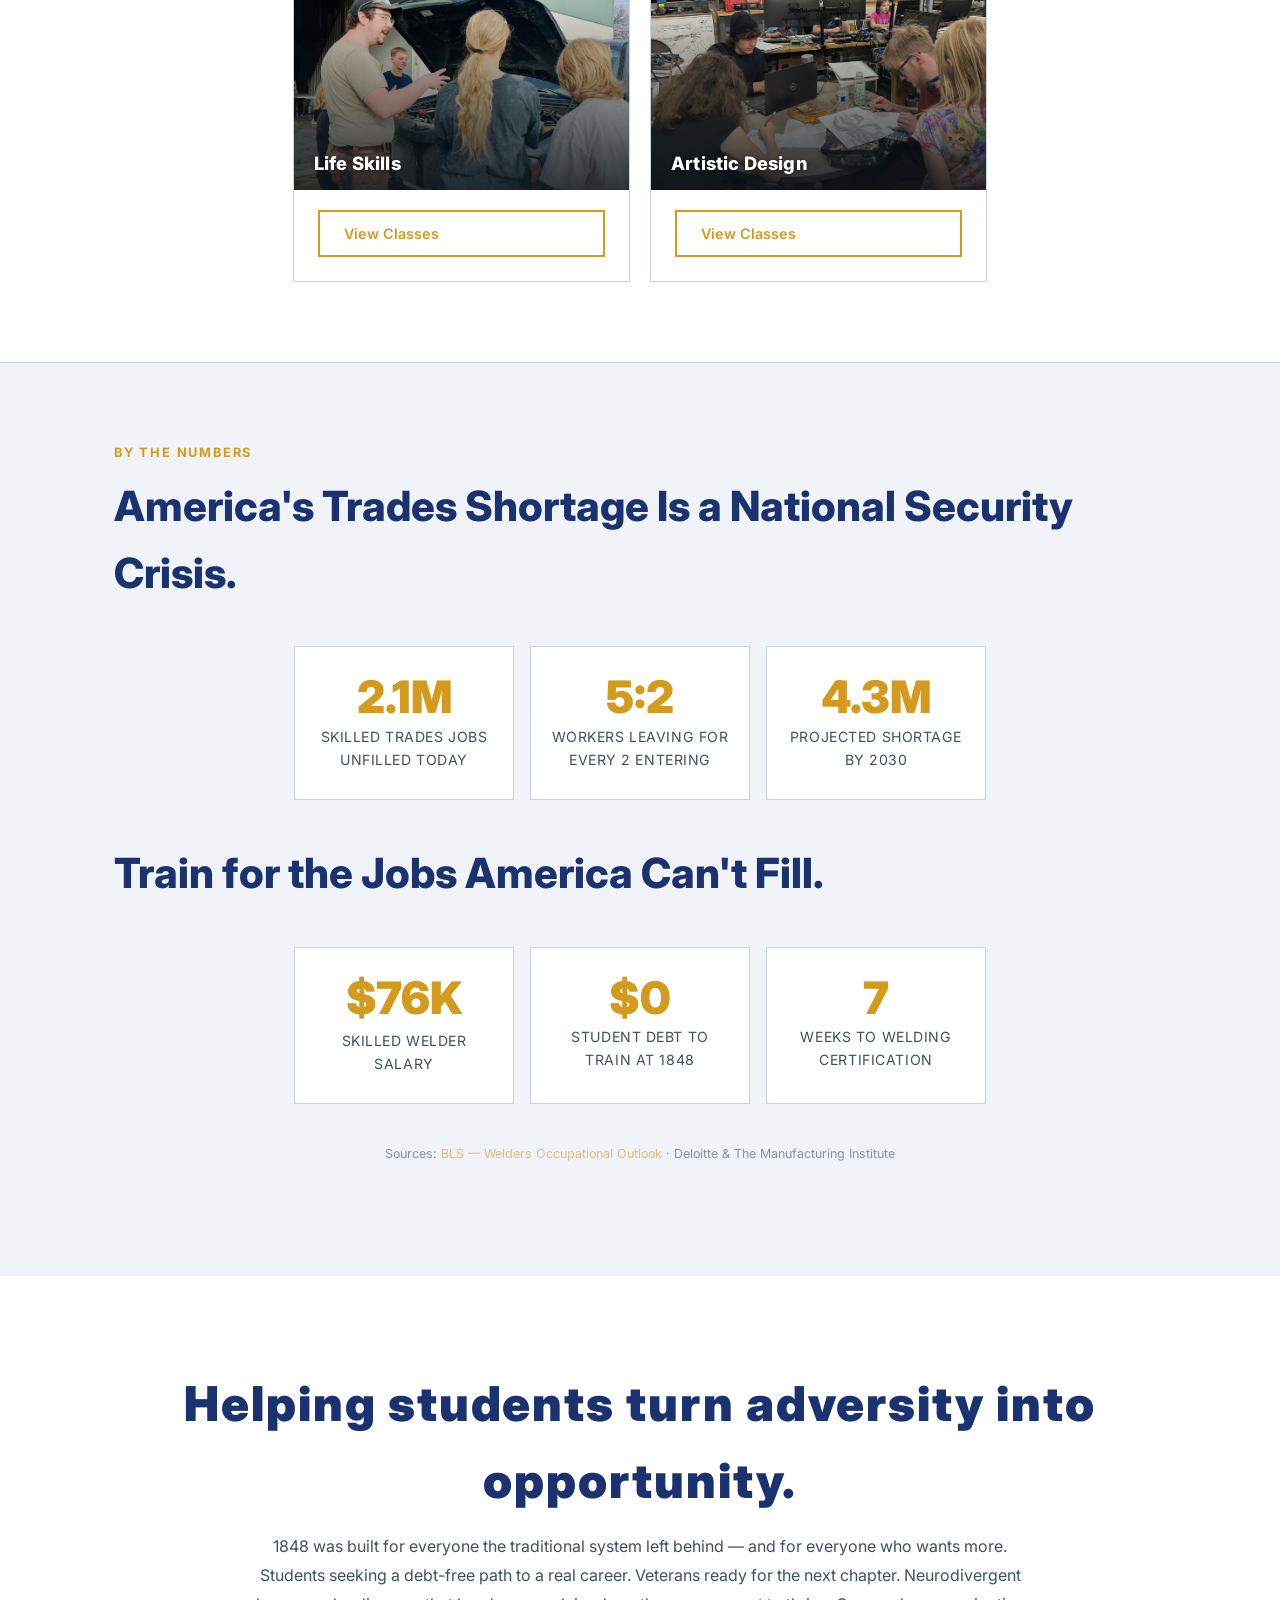
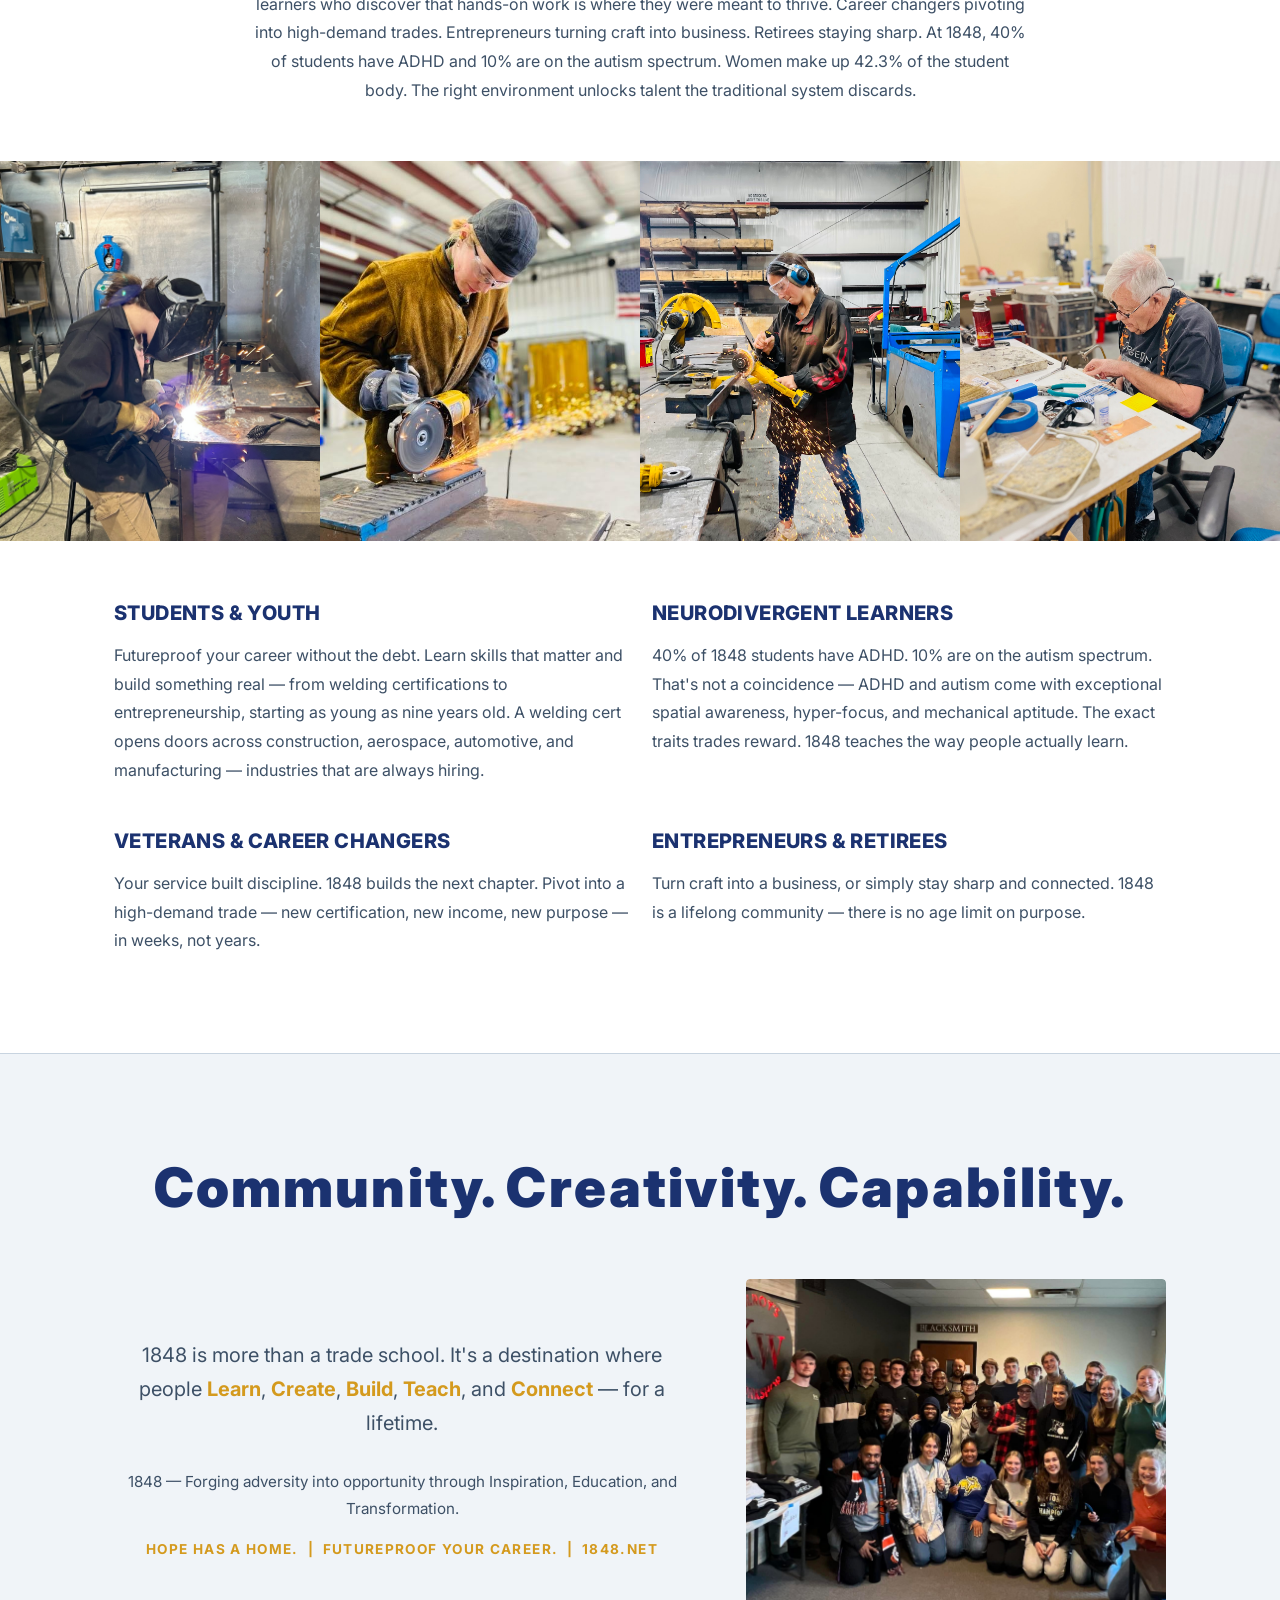
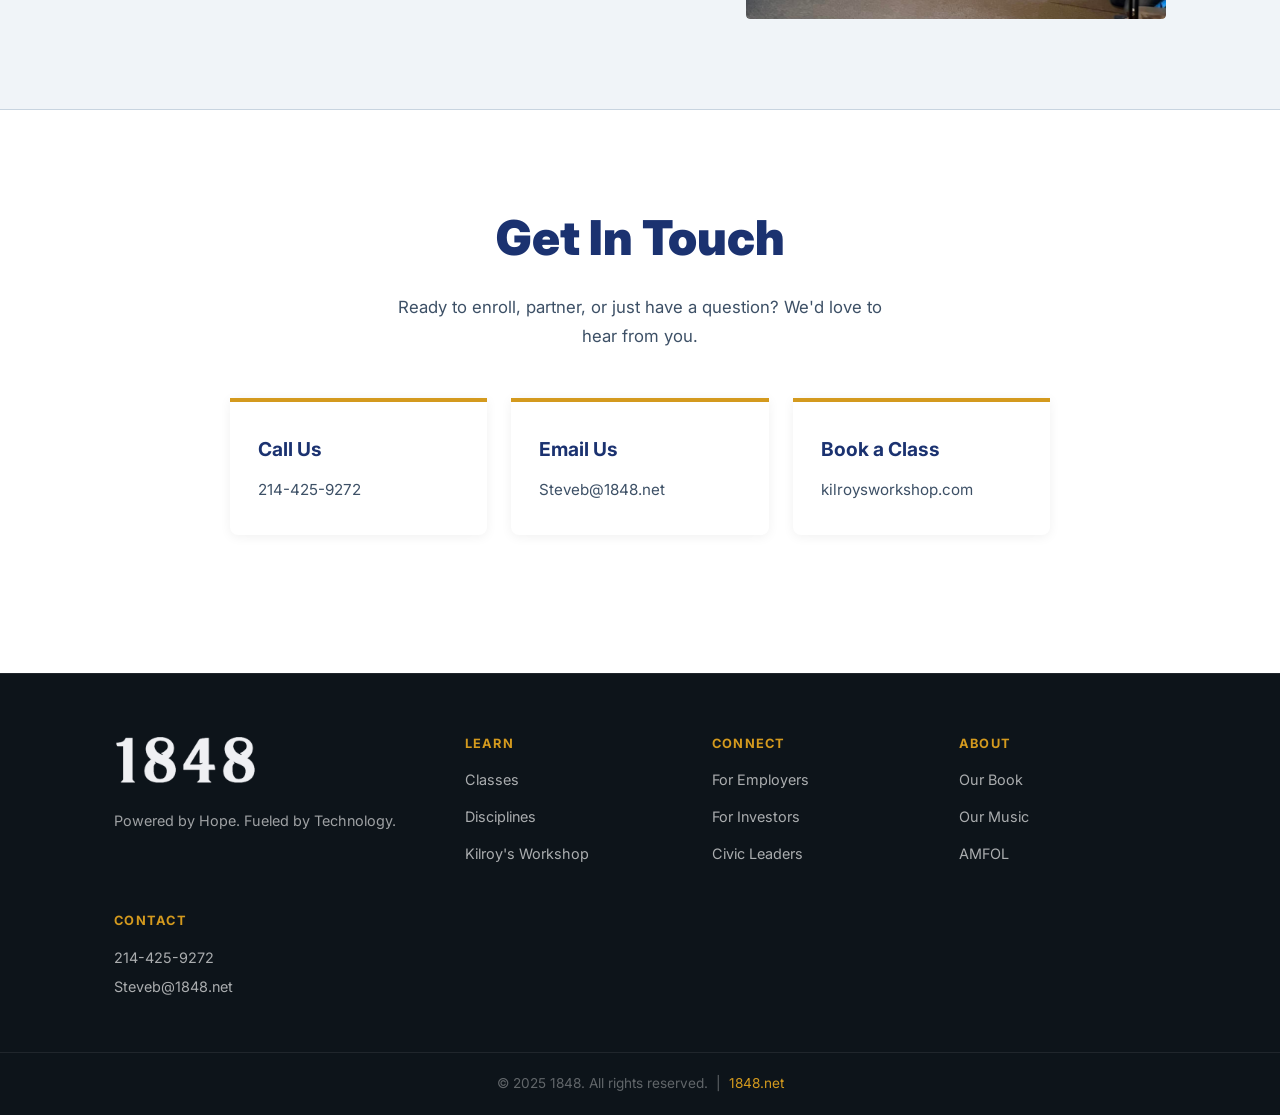
==== commit 1ef6430a: "Revamp messaging, stats, and layout across all pages - donate.html: hero image B&W, pillar titles → " ====
--- a/index.html
+++ b/index.html
@@ -170,19 +170,30 @@
   <section class="trades-stats-section">
     <div class="container">
       <p class="eyebrow">By The Numbers</p>
-      <h2>Trades Pay. Trades Grow. Trades Last.</h2>
-      <p class="section-sub">The data is clear — skilled trades are among the fastest-growing, highest-demand careers in America.</p>
-
+      <h2>America's Trades Shortage Is a National Security Crisis.</h2>
       <div class="trades-stat-row">
         <div class="t-stat">
-          <span class="t-stat-num">$51K</span>
-          <span class="t-stat-label" style="margin-top: 10px;">median welder salary</span>
-        </div>
-        <div class="t-stat">
           <span class="t-stat-num">2.1M</span>
-          <span class="t-stat-label">skilled trades jobs unfilled by 2030</span>
-        </div>
-        <div class="t-stat">
+          <span class="t-stat-label">skilled trades jobs unfilled today</span>
+        </div>
+        <div class="t-stat">
+          <span class="t-stat-num">5:2</span>
+          <span class="t-stat-label">workers leaving for every 2 entering</span>
+        </div>
+        <div class="t-stat">
+          <span class="t-stat-num">4.3M</span>
+          <span class="t-stat-label">projected shortage by 2030</span>
+        </div>
+      </div>
+
+      <h2 style="margin-top: 40px; margin-bottom: 8px;">Train for the Jobs America Can't Fill.</h2>
+
+      <div class="trades-stat-row">
+        <div class="t-stat">
+          <span class="t-stat-num">$76K</span>
+          <span class="t-stat-label" style="margin-top: 10px;">skilled welder salary</span>
+        </div>
+<div class="t-stat">
           <span class="t-stat-num">$0</span>
           <span class="t-stat-label">student debt to train at 1848</span>
         </div>
@@ -193,15 +204,6 @@
       </div>
       <p class="stats-source">Sources: <a href="https://www.bls.gov/ooh/construction-and-extraction/welders-cutters-solderers-and-brazers.htm" target="_blank">BLS — Welders Occupational Outlook</a> &middot; Deloitte &amp; The Manufacturing Institute</p>
 
-      <div class="trades-split">
-        <div class="trades-split-img">
-          <img src="images/kilroy_shop_pics/IMG_6176.jpg" alt="Trades training at Kilroy's" />
-        </div>
-        <div class="trades-split-copy">
-          <p class="eyebrow">Real Skills. Reliable Wages.</p>
-          <h3>Welders typically start at $20 to $25/hr. The trade is in high demand to replace a retiring workforce, and on-site physical labor is nearly impossible to outsource.</h3>
-        </div>
-      </div>
     </div>
   </section>
 
--- a/styles.css
+++ b/styles.css
@@ -272,7 +272,7 @@
 .hero--donate::before {
   background-image: url('images/welders-blog-1080x608.jpg');
   background-position: center center;
-  filter: none;
+  filter: grayscale(100%);
 }
 
 /* ===== INVEST PAGE HERO ===== */
@@ -662,8 +662,8 @@
 }
 
 .trades-stat-row {
-  display: grid;
-  grid-template-columns: repeat(4, 1fr);
+  display: flex;
+  justify-content: center;
   gap: 16px;
   margin: 40px 0;
 }
@@ -676,6 +676,7 @@
   border: 1px solid var(--mid);
   padding: 28px 20px;
   text-align: center;
+  flex: 0 1 220px;
 }
 
 .t-stat-num {
@@ -884,6 +885,46 @@
   border-top: 1px solid var(--mid);
 }
 
+.invest-section--mosaic {
+  position: relative;
+  background: none;
+  border-top: none;
+  overflow: hidden;
+}
+
+.invest-section--mosaic .invest-mosaic {
+  position: absolute;
+  inset: 0;
+  display: grid;
+  grid-template-columns: repeat(5, 1fr);
+  grid-template-rows: repeat(3, 33.333%);
+  height: 100%;
+  filter: grayscale(100%);
+}
+
+.invest-section--mosaic .invest-mosaic img {
+  width: 100%;
+  height: 100%;
+  object-fit: cover;
+  display: block;
+}
+
+.invest-section--mosaic .invest-mosaic-overlay {
+  position: absolute;
+  inset: 0;
+  background: rgba(0, 0, 0, 0.55);
+  z-index: 1;
+}
+
+.invest-section__content {
+  position: relative;
+  z-index: 2;
+}
+
+.invest-section--mosaic .section-sub {
+  color: rgba(255, 255, 255, 0.85);
+}
+
 .invest-section--top {
   padding-top: 140px;
   border-top: none;
@@ -892,7 +933,7 @@
 .invest-section h2 {
   font-size: clamp(1.8rem, 4vw, 2.6rem);
   font-weight: 800;
-  color: var(--blue);
+  color: #fff;
   margin-bottom: 12px;
 }
 
@@ -915,7 +956,7 @@
   padding: 36px 32px;
   display: flex;
   flex-direction: column;
-  justify-content: center;
+  justify-content: flex-start;
   gap: 14px;
   box-shadow: 0 2px 12px rgba(0,0,0,0.06);
 }
@@ -1485,62 +1526,11 @@
 }
 
 /* ===== DONATE PAGE: IMPACT GALLERY ===== */
-.impact-gallery {
-  background: var(--black);
-  padding: 64px 0 96px;
-  overflow: hidden;
-}
-.impact-gallery > .container {
-  max-width: 1420px;
-  padding: 0 30px;
-}
-.impact-gallery__eyebrow {
-  text-align: center;
-  font-size: 1.2rem;
-  letter-spacing: 0.15em;
-  text-transform: uppercase;
-  color: var(--blue);
-  margin-bottom: 56px;
-}
-.impact-collage {
-  position: relative;
-  height: 580px;
-  width: 100%;
-}
-.collage-img {
-  position: absolute;
-  object-fit: cover;
-  border: 4px solid #fff;
-  box-shadow: 0 8px 28px rgba(0,0,0,0.55);
-  transition: transform 0.3s ease, box-shadow 0.3s ease;
-  z-index: 1;
-}
-.collage-img:hover {
-  z-index: 10;
-  box-shadow: 0 12px 40px rgba(0,0,0,0.7);
-  transform: scale(1.05) rotate(0deg) !important;
-}
-/* Row 1 — step ~170px */
-.collage-img--1  { width:231px; height:214px; top:15px;  left:0;      transform:rotate(-3deg);   z-index:2; }
-.collage-img--2  { width:215px; height:200px; top:5px;   left:172px;  transform:rotate(2.5deg);  z-index:3; }
-.collage-img--3  { width:226px; height:210px; top:22px;  left:344px;  transform:rotate(-1.5deg); z-index:2; }
-.collage-img--4  { width:211px; height:198px; top:8px;   left:516px;  transform:rotate(3deg);    z-index:3; }
-.collage-img--5  { width:220px; height:207px; top:18px;  left:688px;  transform:rotate(-2.5deg); z-index:2; }
-.collage-img--6  { width:209px; height:196px; top:6px;   left:860px;  transform:rotate(1.5deg);  z-index:3; }
-.collage-img--7  { width:215px; height:204px; top:20px;  left:1032px; transform:rotate(4deg);    z-index:2; }
-.collage-img--8  { width:204px; height:190px; top:10px;  left:1198px; transform:rotate(-1deg);   z-index:3; }
-/* Row 2 — step ~185px */
-.collage-img--9  { width:226px; height:207px; top:310px; left:0;      transform:rotate(2.5deg);  z-index:2; }
-.collage-img--10 { width:212px; height:198px; top:298px; left:187px;  transform:rotate(-2deg);   z-index:3; }
-.collage-img--11 { width:226px; height:209px; top:315px; left:374px;  transform:rotate(1deg);    z-index:2; }
-.collage-img--12 { width:215px; height:200px; top:302px; left:561px;  transform:rotate(-3deg);   z-index:3; }
-.collage-img--13 { width:220px; height:204px; top:312px; left:748px;  transform:rotate(2deg);    z-index:2; }
-.collage-img--14 { width:207px; height:193px; top:296px; left:930px;  transform:rotate(-1.5deg); z-index:3; }
-.collage-img--15 { width:196px; height:185px; top:310px; left:1112px; transform:rotate(3.5deg);  z-index:2; }
 @media (max-width: 700px) {
-  .impact-collage { position:static; height:auto; display:grid; grid-template-columns:1fr 1fr; gap:10px; }
-  .collage-img { position:static; width:100%; height:150px; transform:none !important; }
-  .collage-img--15 { grid-column:1 / -1; height:165px; }
+  .invest-section--mosaic .invest-mosaic {
+    grid-template-columns: repeat(3, 1fr);
+    grid-template-rows: repeat(5, 1fr);
+  }
 }
 
 
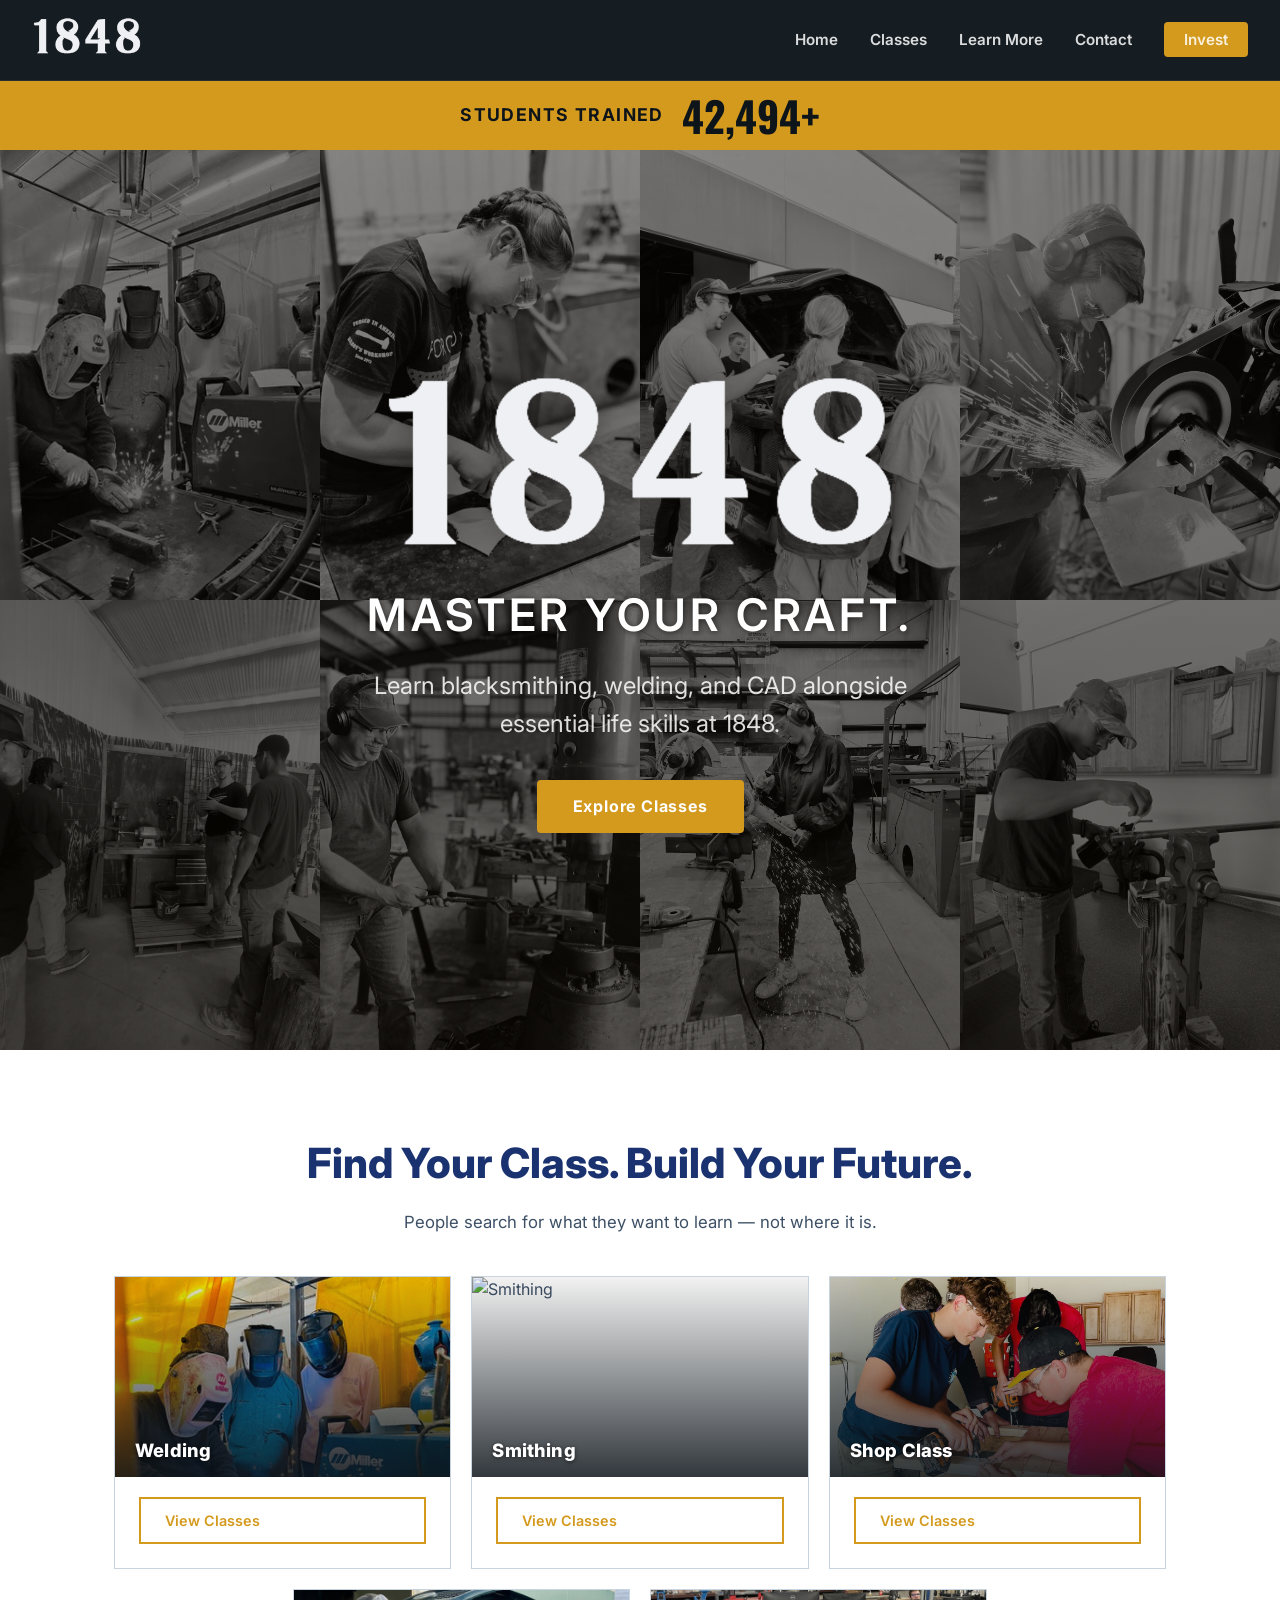
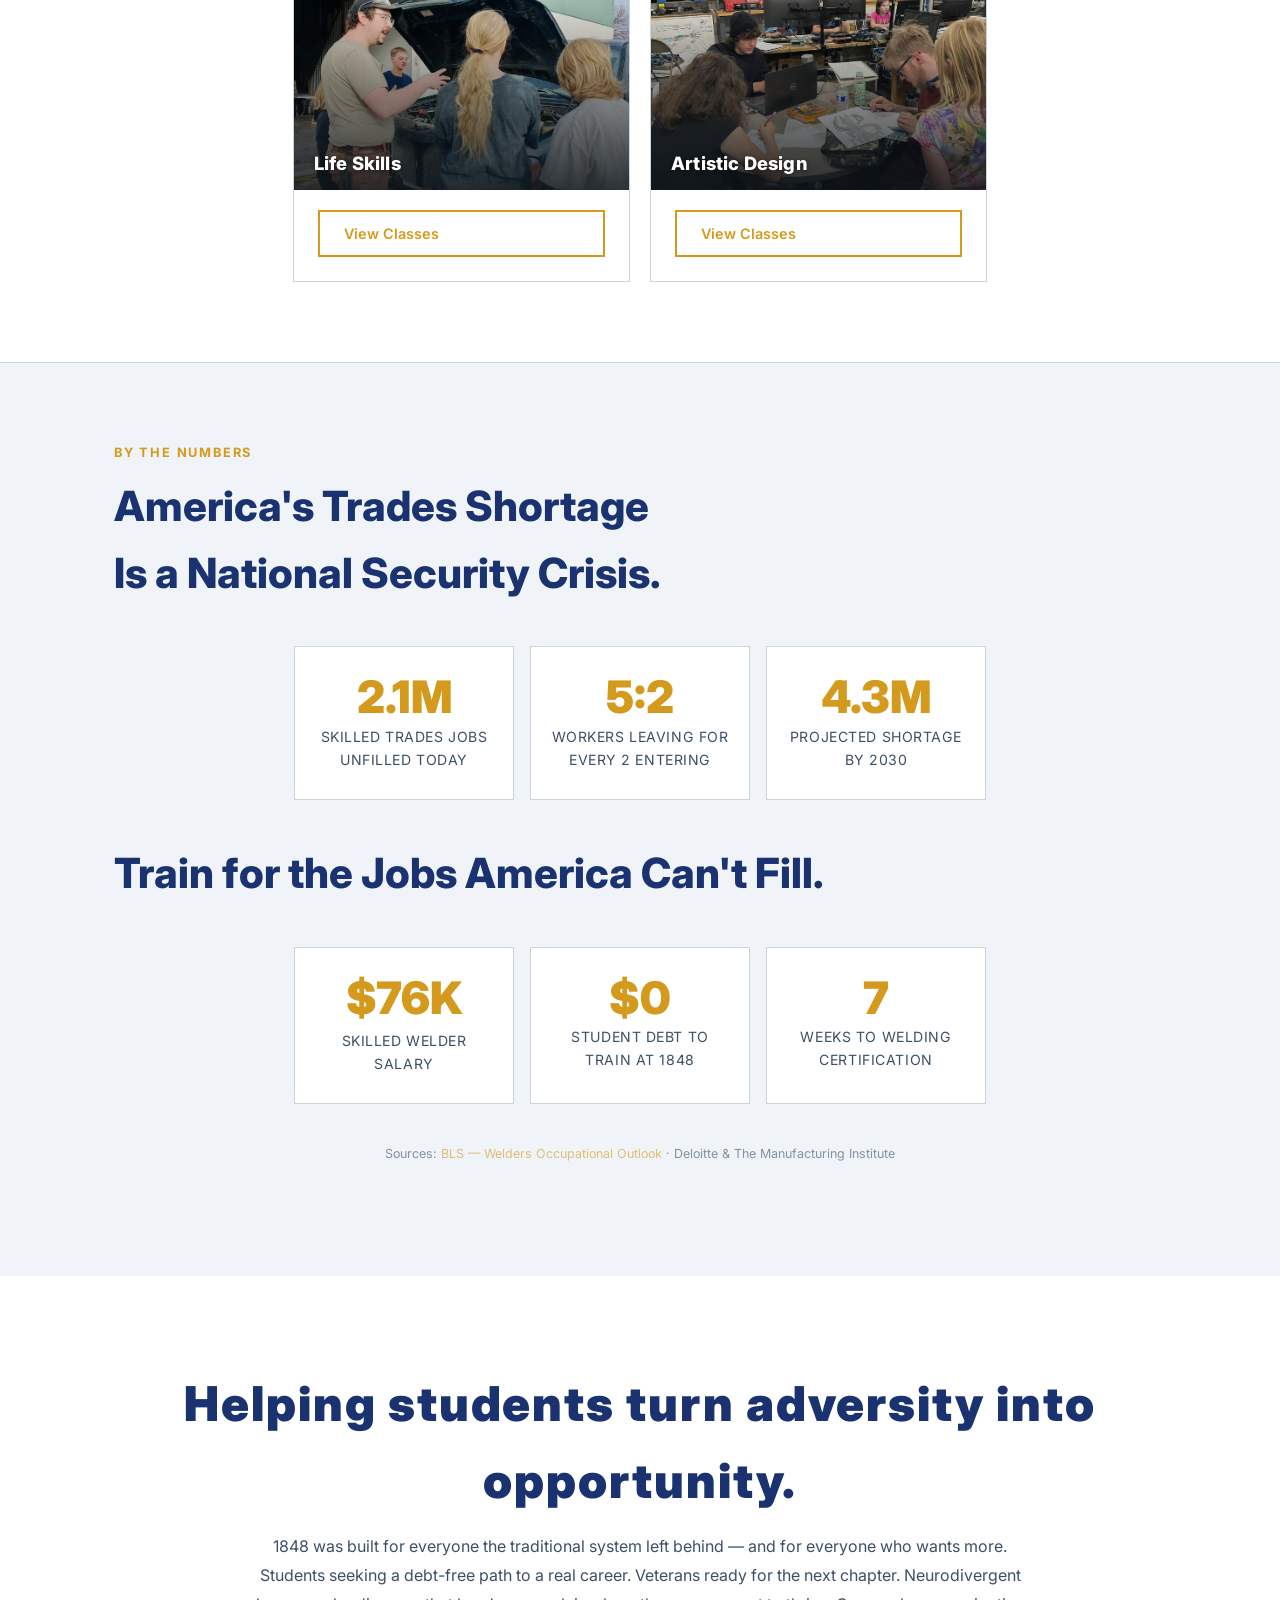
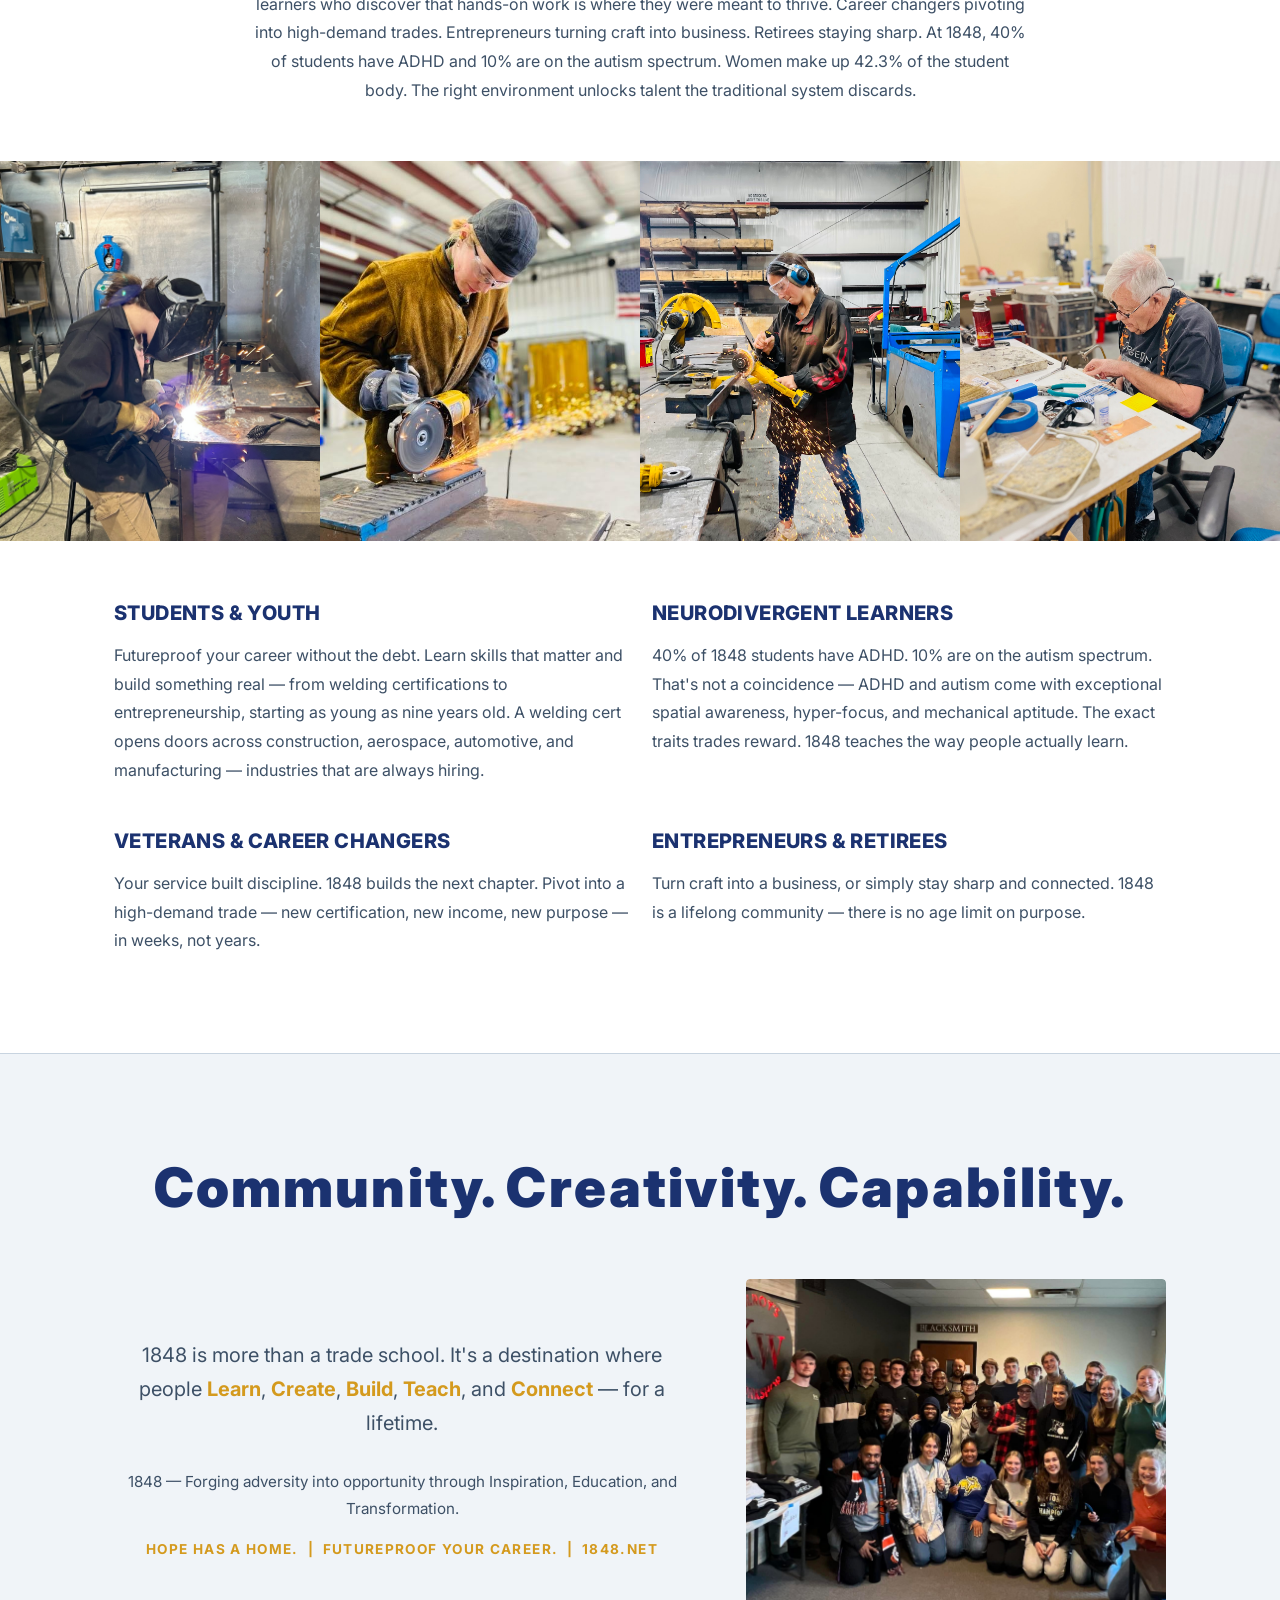
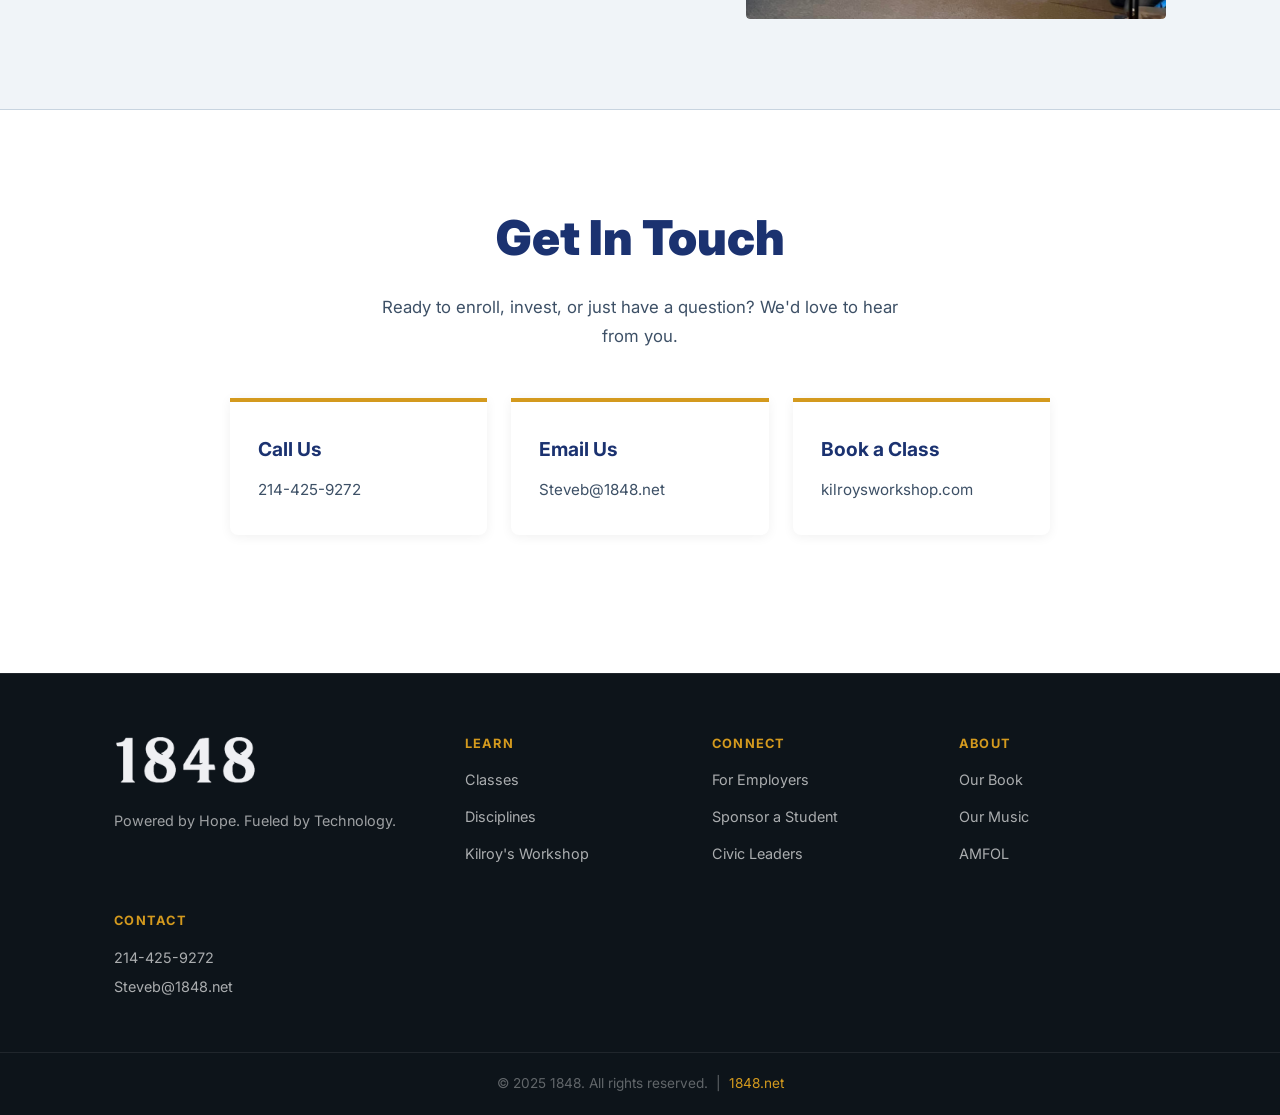
==== commit 73b2849f: "Replace investor page with sponsorship tiers; Day 21 site updates - invest.html now hosts giving tie" ====
--- a/index.html
+++ b/index.html
@@ -170,7 +170,7 @@
   <section class="trades-stats-section">
     <div class="container">
       <p class="eyebrow">By The Numbers</p>
-      <h2>America's Trades Shortage Is a National Security Crisis.</h2>
+      <h2>America's Trades Shortage<br>Is a National Security Crisis.</h2>
       <div class="trades-stat-row">
         <div class="t-stat">
           <span class="t-stat-num">2.1M</span>
@@ -288,7 +288,7 @@
   <section id="contact" class="contact-section">
     <div class="container">
       <h2>Get In Touch</h2>
-      <p class="contact-sub">Ready to enroll, partner, or just have a question? We'd love to hear from you.</p>
+      <p class="contact-sub">Ready to enroll, invest, or just have a question? We'd love to hear from you.</p>
       <div class="contact-cards">
         <div class="contact-card">
           <h3>Call Us</h3>
@@ -328,7 +328,7 @@
         <h4>Connect</h4>
         <ul>
           <li><a href="#employers">For Employers</a></li>
-          <li><a href="invest.html#invest">For Investors</a></li>
+          <li><a href="invest.html#tiers">Sponsor a Student</a></li>
           <li><a href="#employers">Civic Leaders</a></li>
         </ul>
       </div>
--- a/styles.css
+++ b/styles.css
@@ -1042,52 +1042,14 @@
   border-radius: 10px;
   overflow: hidden;
   border: 1px solid var(--mid);
-  transition: transform 0.25s, box-shadow 0.25s;
-  display: block;
-  text-decoration: none;
-}
-.video-card:hover {
-  transform: translateY(-4px);
-  box-shadow: 0 16px 40px rgba(0,0,0,0.12);
-}
-.video-card:hover .video-play {
-  background: rgba(0,0,0,0.8);
-  color: var(--white);
-  transform: translate(-50%, -50%) scale(1.1);
-}
-
-.video-thumb {
-  position: relative;
   aspect-ratio: 16 / 9;
-  overflow: hidden;
-}
-.video-thumb img {
+}
+
+.video-embed {
   width: 100%;
   height: 100%;
-  object-fit: cover;
   display: block;
-  transition: transform 0.3s;
-}
-.video-card:hover .video-thumb img { transform: scale(1.04); }
-
-.video-play {
-  position: absolute;
-  top: 50%;
-  left: 50%;
-  transform: translate(-50%, -50%);
-  width: 52px;
-  height: 52px;
-  border-radius: 50%;
-  background: rgba(0,0,0,0.65);
-  color: var(--white);
-  font-size: 1.2rem;
-  display: flex;
-  align-items: center;
-  justify-content: center;
-  padding-left: 4px;
-  border: 2px solid rgba(255,255,255,0.6);
-  transition: background 0.2s, color 0.2s, transform 0.2s;
-  backdrop-filter: blur(4px);
+  border: none;
 }
 
 /* ===== COMMUNITY STATEMENT ===== */
@@ -1544,3 +1506,262 @@
   margin-bottom: 32px;
 }
 .stats-source a { color: var(--accent); }
+
+/* ===== SPONSOR PAGE ===== */
+.hero--sponsor::before {
+  background-image: url('images/welders2.jpeg');
+  background-position: center center;
+  filter: grayscale(100%);
+}
+
+.match-banner {
+  display: flex;
+  align-items: center;
+  gap: 18px;
+  flex-wrap: wrap;
+  justify-content: center;
+  padding: 0;
+  max-width: 760px;
+  margin: 0 auto 48px;
+  text-align: left;
+}
+.match-banner__tag {
+  font-size: 0.75rem;
+  font-weight: 700;
+  letter-spacing: 0.12em;
+  text-transform: uppercase;
+  color: var(--white);
+  background: var(--accent);
+  padding: 6px 12px;
+  border-radius: 4px;
+  white-space: nowrap;
+}
+.match-banner p {
+  font-size: 0.98rem;
+  color: var(--text);
+  margin: 0;
+  flex: 1;
+  min-width: 240px;
+}
+
+.tiers-grid {
+  display: grid;
+  grid-template-columns: repeat(auto-fit, minmax(260px, 1fr));
+  gap: 24px;
+  text-align: left;
+  align-items: stretch;
+}
+
+.tier-card {
+  position: relative;
+  background: var(--white);
+  border: 1px solid var(--mid);
+  border-top: 4px solid var(--accent);
+  border-radius: 0 0 8px 8px;
+  padding: 32px 28px;
+  display: flex;
+  flex-direction: column;
+  gap: 18px;
+  box-shadow: 0 2px 12px rgba(0,0,0,0.06);
+}
+
+.tier-card--featured {
+  border-color: var(--accent);
+  border-top-width: 4px;
+  box-shadow: 0 8px 28px rgba(212,154,30,0.22);
+}
+
+
+.tier-badge {
+  position: absolute;
+  top: -13px;
+  left: 28px;
+  font-size: 0.72rem;
+  font-weight: 700;
+  letter-spacing: 0.1em;
+  text-transform: uppercase;
+  color: var(--white);
+  background: var(--accent);
+  padding: 6px 14px;
+  border-radius: 4px;
+}
+
+.tier-card__head {
+  display: flex;
+  flex-direction: column;
+  gap: 4px;
+}
+.tier-card h3 {
+  font-size: 1.25rem;
+  font-weight: 700;
+  color: var(--blue);
+}
+.tier-price {
+  font-family: 'Oswald', sans-serif;
+  font-size: 2.4rem;
+  font-weight: 700;
+  color: var(--accent);
+  line-height: 1;
+}
+
+.tier-card ul {
+  list-style: none;
+  display: flex;
+  flex-direction: column;
+  gap: 8px;
+  flex: 1;
+}
+.tier-card ul li {
+  font-size: 0.92rem;
+  color: var(--text);
+  line-height: 1.6;
+  padding-left: 20px;
+  position: relative;
+}
+.tier-card ul li::before {
+  content: '→';
+  position: absolute;
+  left: 0;
+  color: var(--accent);
+  font-weight: 700;
+}
+
+.tier-card .btn-primary { align-self: flex-start; }
+
+/* Naming rights */
+.naming-section { text-align: center; }
+.naming-block {
+  max-width: 640px;
+  margin: 0 auto;
+}
+.naming-block h2 {
+  font-size: clamp(1.8rem, 4vw, 2.4rem);
+  font-weight: 800;
+  color: var(--blue);
+  margin-bottom: 8px;
+}
+.naming-figure {
+  font-family: 'Oswald', sans-serif;
+  font-size: clamp(2.6rem, 7vw, 4rem);
+  font-weight: 700;
+  color: var(--accent);
+  line-height: 1;
+  margin-bottom: 18px;
+}
+.naming-copy {
+  color: var(--text);
+  font-size: 1.02rem;
+  line-height: 1.7;
+  margin-bottom: 28px;
+}
+
+@media (max-width: 600px) {
+  .match-banner { padding: 16px 18px; }
+}
+
+/* ===== SPONSOR — NAMING AVAILABILITY ===== */
+.naming-availability {
+  font-size: 1rem;
+  color: var(--blue);
+  line-height: 1.6;
+  margin-bottom: 16px;
+}
+.naming-availability strong { color: var(--accent); }
+
+/* ===== SPONSOR — OPEN HOUSE ===== */
+.openhouse-section {
+  background: var(--dark);
+  padding: 80px 0;
+  border-top: 1px solid var(--mid);
+  text-align: center;
+}
+.openhouse-section h2 {
+  font-size: clamp(1.8rem, 4vw, 2.4rem);
+  font-weight: 800;
+  color: var(--blue);
+  margin-bottom: 14px;
+}
+.openhouse-lead {
+  color: var(--text);
+  font-size: 1.05rem;
+  line-height: 1.7;
+  max-width: 620px;
+  margin: 0 auto 44px;
+}
+.openhouse-grid {
+  display: grid;
+  grid-template-columns: 1fr 1fr;
+  gap: 24px;
+  text-align: left;
+}
+@media (max-width: 700px) {
+  .openhouse-grid { grid-template-columns: 1fr; }
+}
+.openhouse-card {
+  background: var(--white);
+  border: 1px solid var(--mid);
+  border-top: 4px solid var(--accent);
+  border-radius: 0 0 8px 8px;
+  padding: 32px 28px;
+  box-shadow: 0 2px 12px rgba(0,0,0,0.06);
+}
+.openhouse-card--vip {
+  border-top-color: var(--accent);
+}
+.openhouse-date {
+  font-size: 0.78rem;
+  font-weight: 700;
+  letter-spacing: 0.1em;
+  text-transform: uppercase;
+  color: var(--accent);
+  margin-bottom: 8px;
+}
+.openhouse-card h3 {
+  font-size: 1.25rem;
+  font-weight: 700;
+  color: var(--blue);
+  margin-bottom: 16px;
+}
+.openhouse-card ul {
+  list-style: none;
+  display: flex;
+  flex-direction: column;
+  gap: 8px;
+  margin-bottom: 18px;
+}
+.openhouse-card ul li {
+  font-size: 0.92rem;
+  color: var(--text);
+  padding-left: 20px;
+  position: relative;
+}
+.openhouse-card ul li::before {
+  content: '✓';
+  position: absolute;
+  left: 0;
+  color: var(--accent);
+  font-weight: 700;
+}
+.openhouse-note {
+  font-size: 0.85rem;
+  color: var(--text);
+  font-style: italic;
+  border-top: 1px solid var(--mid);
+  padding-top: 14px;
+}
+
+/* ===== SPONSOR — AMERICA'S FAMILY FOOTNOTE ===== */
+.amfol-footnote {
+  background: var(--black);
+  padding: 32px 0;
+  border-top: 1px solid var(--mid);
+}
+.amfol-footnote p {
+  font-size: 0.85rem;
+  color: var(--text);
+  text-align: center;
+  max-width: 720px;
+  margin: 0 auto;
+  line-height: 1.6;
+}
+.amfol-footnote a { color: var(--accent); text-decoration: underline; }
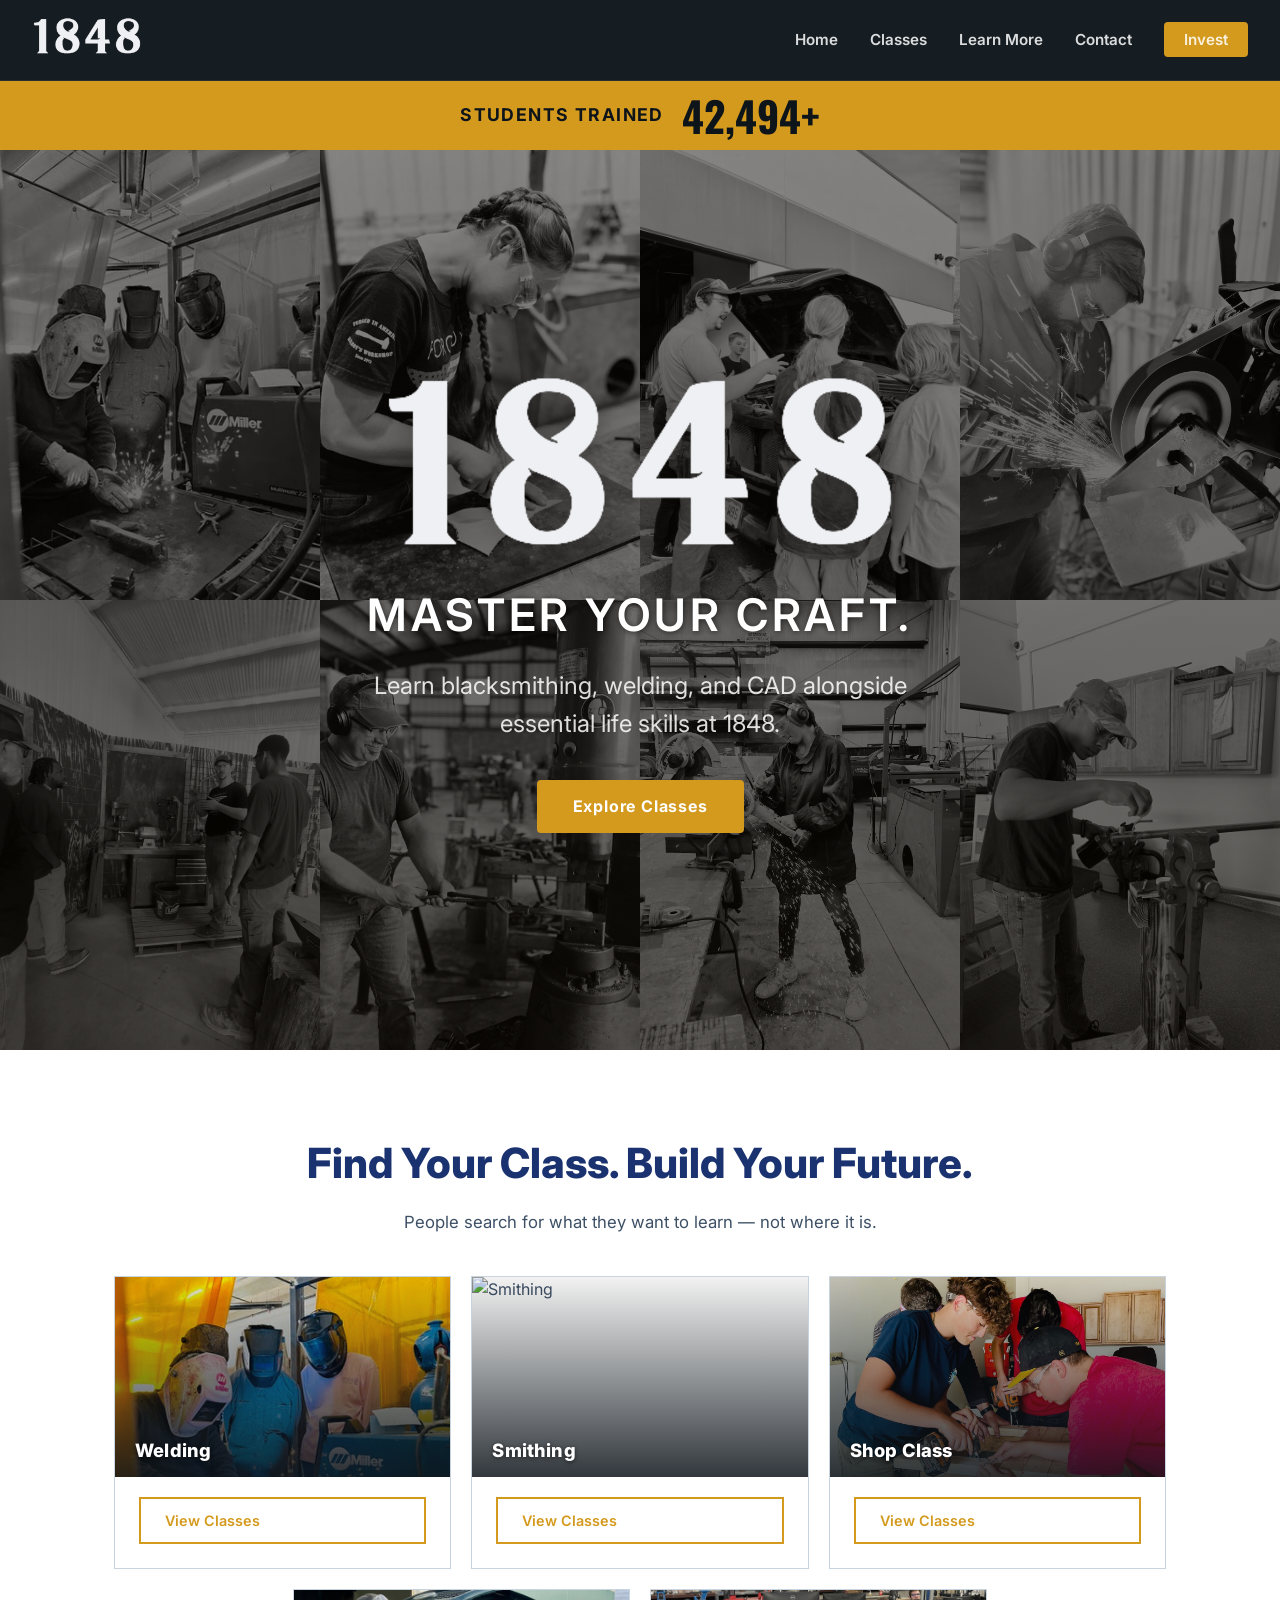
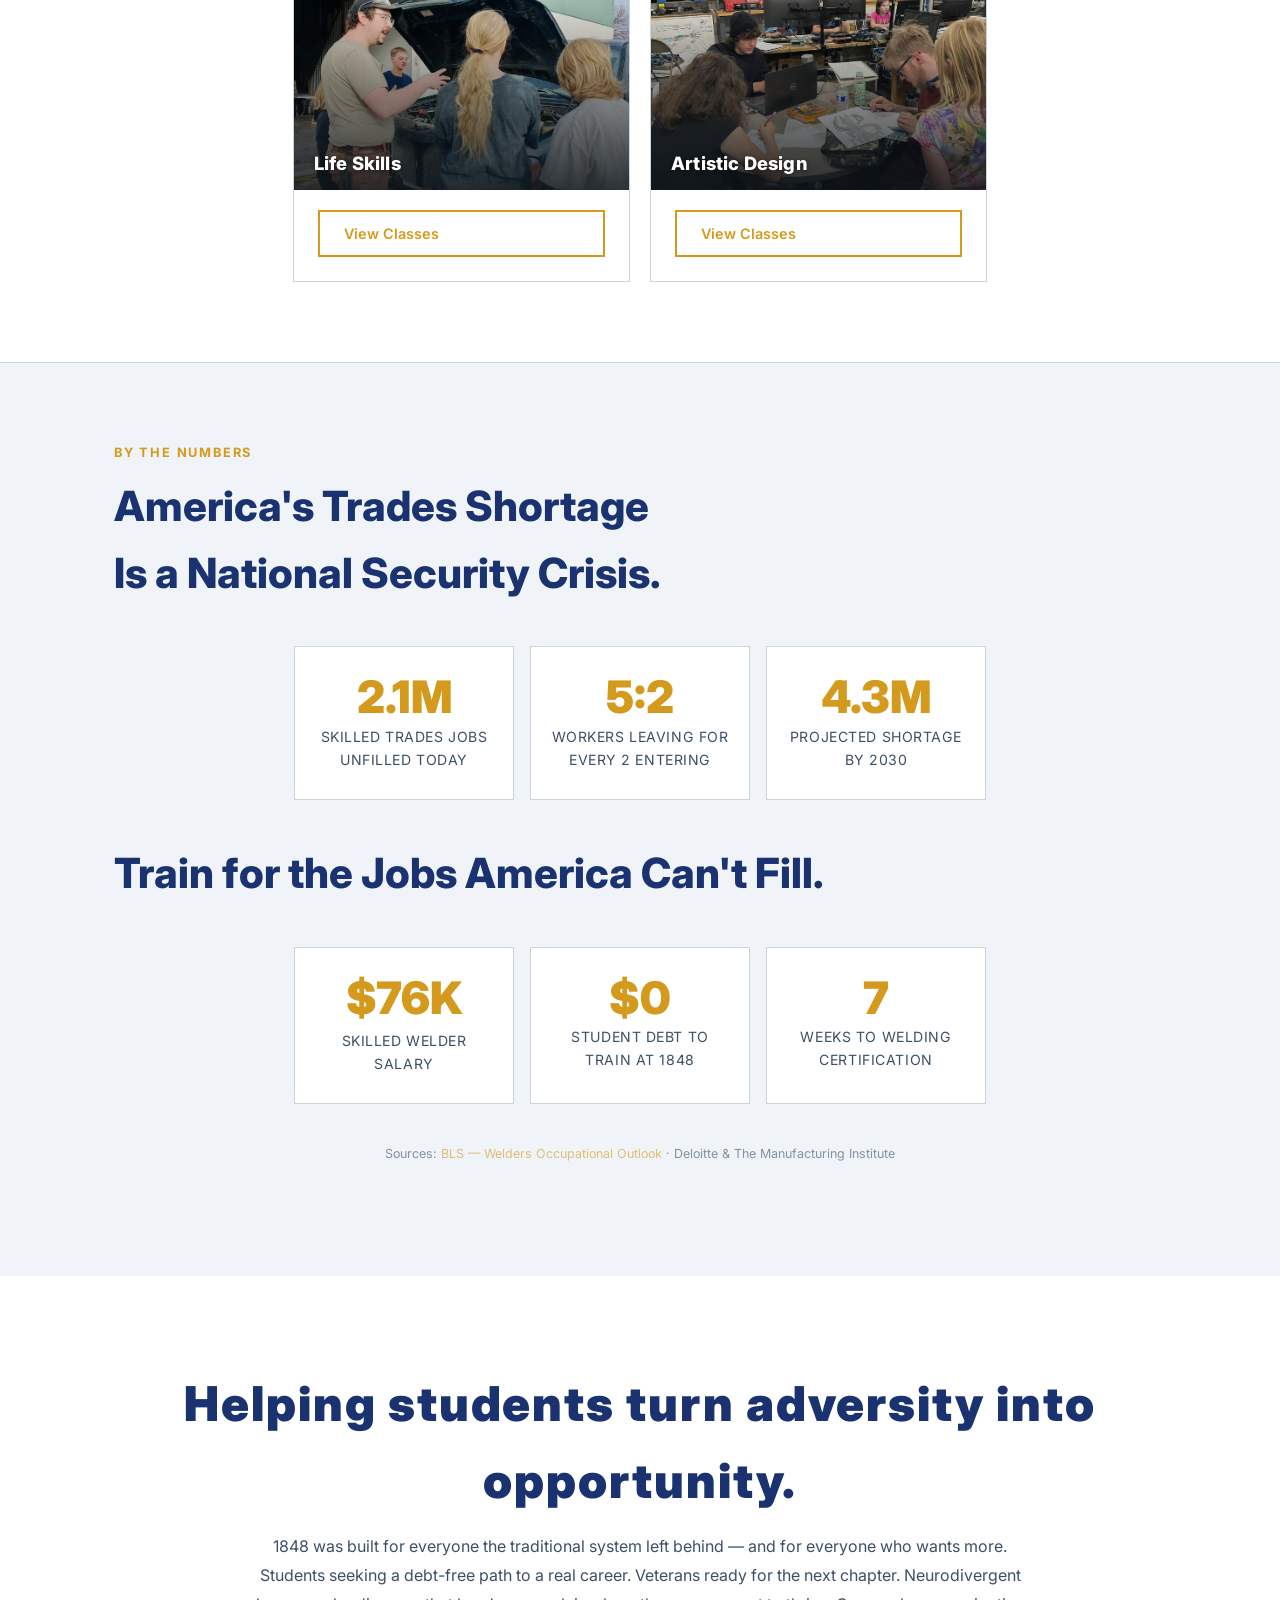
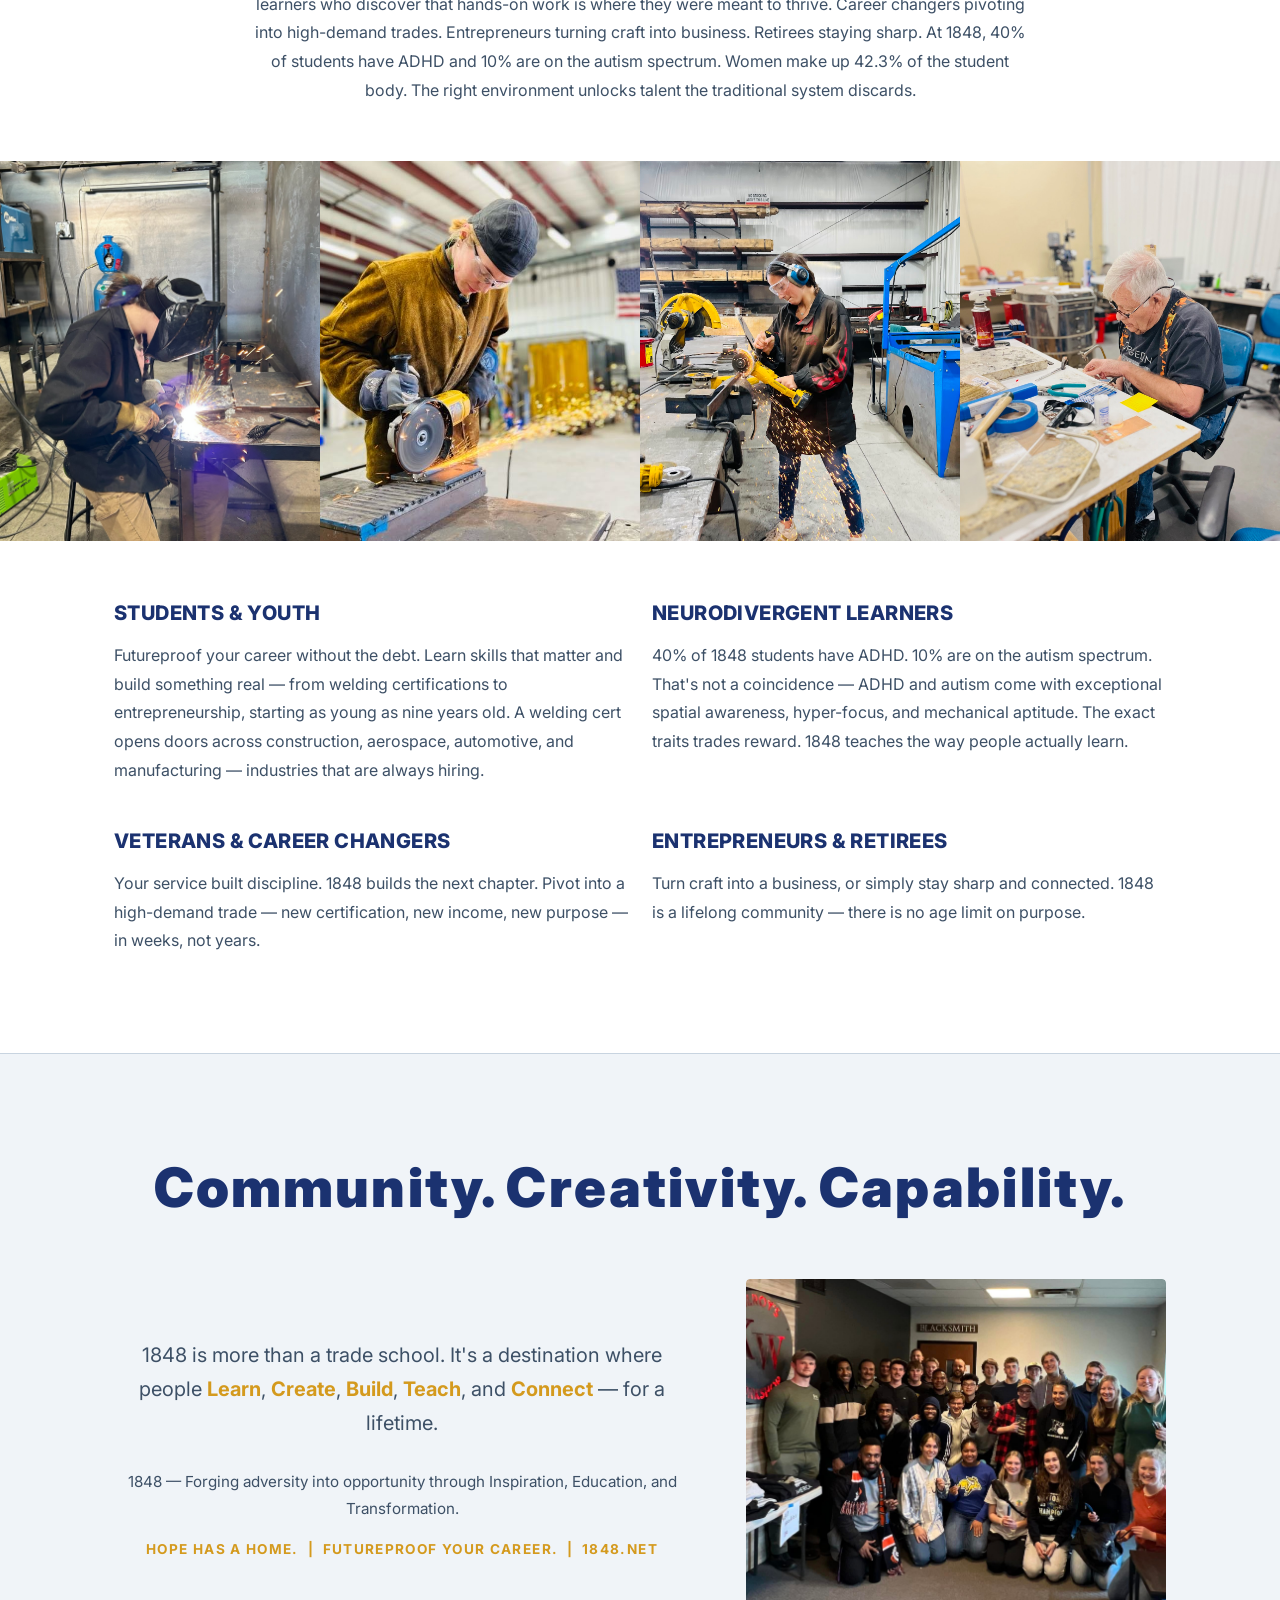
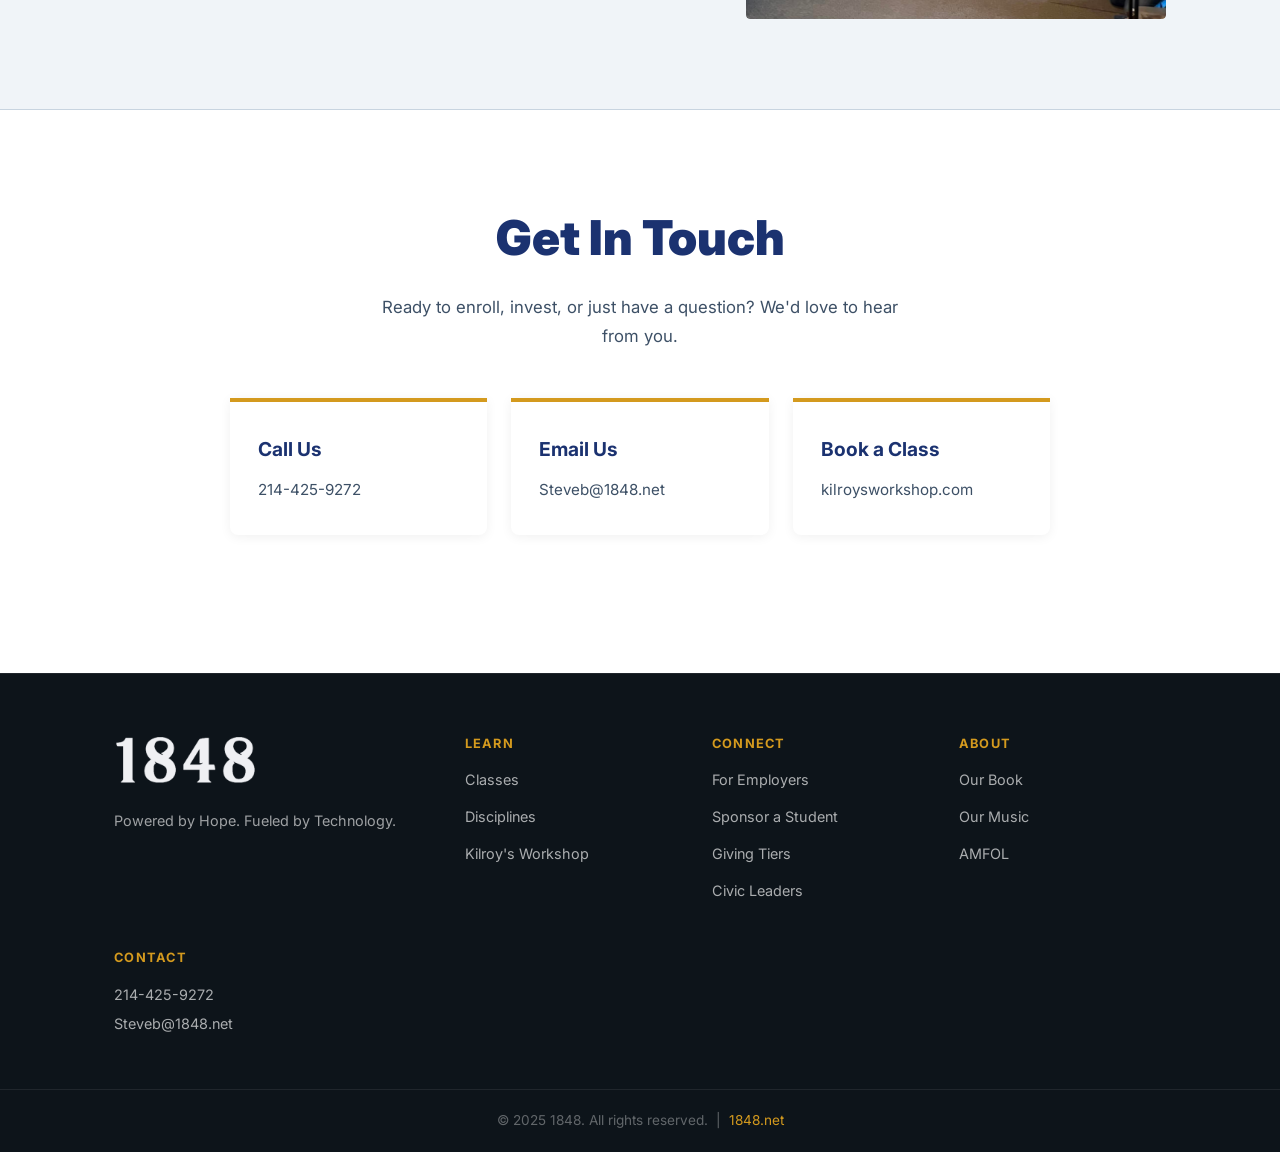
==== commit c2f9d3aa: "Add sponsor-a-student page rendered from JSON New students.html with hero, how-it-works, gallery, an" ====
--- a/index.html
+++ b/index.html
@@ -328,7 +328,8 @@
         <h4>Connect</h4>
         <ul>
           <li><a href="#employers">For Employers</a></li>
-          <li><a href="invest.html#tiers">Sponsor a Student</a></li>
+          <li><a href="students.html">Sponsor a Student</a></li>
+          <li><a href="invest.html#tiers">Giving Tiers</a></li>
           <li><a href="#employers">Civic Leaders</a></li>
         </ul>
       </div>
--- a/styles.css
+++ b/styles.css
@@ -663,6 +663,7 @@
 
 .trades-stat-row {
   display: flex;
+  flex-wrap: wrap;
   justify-content: center;
   gap: 16px;
   margin: 40px 0;
@@ -725,8 +726,20 @@
 
 
 @media (max-width: 860px) {
-  .trades-stat-row { grid-template-columns: repeat(2, 1fr); }
   .trades-split { grid-template-columns: 1fr; }
+}
+
+@media (max-width: 560px) {
+  .trades-stat-row {
+    flex-direction: column;
+    align-items: stretch;
+    gap: 12px;
+  }
+  .t-stat {
+    flex: 1 1 auto;
+    width: 100%;
+    padding: 20px 16px;
+  }
 }
 
 /* ===== FOR EMPLOYERS ===== */
@@ -1544,12 +1557,19 @@
   min-width: 240px;
 }
 
+#tiers .container { max-width: 1440px; }
 .tiers-grid {
   display: grid;
-  grid-template-columns: repeat(auto-fit, minmax(260px, 1fr));
+  grid-template-columns: repeat(4, 1fr);
   gap: 24px;
   text-align: left;
   align-items: stretch;
+}
+@media (max-width: 900px) {
+  .tiers-grid { grid-template-columns: repeat(2, 1fr); }
+}
+@media (max-width: 520px) {
+  .tiers-grid { grid-template-columns: 1fr; }
 }
 
 .tier-card {
@@ -1765,3 +1785,221 @@
   line-height: 1.6;
 }
 .amfol-footnote a { color: var(--accent); text-decoration: underline; }
+
+/* ===================================================================
+   SPONSOR A STUDENT (students.html)
+   =================================================================== */
+
+.hero--students::before {
+  background: url('images/kilroy_shop_pics/weldinggroup.jpeg') center center / cover no-repeat;
+  filter: grayscale(100%);
+}
+
+/* How it works */
+.howitworks-copy {
+  max-width: 780px;
+  margin: 0 auto;
+  color: var(--blue);
+  font-size: 1.05rem;
+  line-height: 1.8;
+  text-align: center;
+}
+
+/* Gallery */
+.student-grid {
+  display: grid;
+  grid-template-columns: repeat(auto-fit, minmax(280px, 1fr));
+  gap: 24px;
+  text-align: left;
+  align-items: stretch;
+}
+
+.student-card {
+  display: flex;
+  flex-direction: column;
+  background: var(--white);
+  border: 1px solid var(--mid);
+  border-top: 4px solid var(--accent);
+  border-radius: 0 0 8px 8px;
+  overflow: hidden;
+  text-decoration: none;
+  box-shadow: 0 2px 12px rgba(0,0,0,0.06);
+  transition: transform 0.25s ease, box-shadow 0.25s ease;
+}
+.student-card:hover {
+  transform: translateY(-4px);
+  box-shadow: 0 10px 26px rgba(0,0,0,0.12);
+}
+
+.student-photo {
+  position: relative;
+  height: 260px;
+  overflow: hidden;
+}
+.student-photo img {
+  width: 100%;
+  height: 100%;
+  object-fit: cover;
+  object-position: center top;
+  display: block;
+}
+
+.student-ribbon {
+  position: absolute;
+  top: 14px;
+  left: 0;
+  font-size: 0.72rem;
+  font-weight: 700;
+  letter-spacing: 0.1em;
+  text-transform: uppercase;
+  color: var(--navy);
+  background: var(--accent);
+  padding: 6px 14px;
+}
+
+.student-card--funded .student-photo img { filter: grayscale(100%); }
+
+.student-card__body {
+  padding: 20px 22px 24px;
+  display: flex;
+  flex-direction: column;
+  gap: 8px;
+  flex: 1;
+}
+.student-card__name {
+  font-size: 1.2rem;
+  font-weight: 700;
+  color: var(--blue);
+}
+.student-card__meta {
+  font-size: 0.8rem;
+  font-weight: 600;
+  letter-spacing: 0.06em;
+  text-transform: uppercase;
+  color: var(--text);
+}
+.student-card__need {
+  font-size: 0.95rem;
+  color: var(--text);
+  line-height: 1.6;
+}
+.student-card__class {
+  font-size: 0.88rem;
+  font-weight: 600;
+  color: var(--blue);
+  margin-top: auto;
+}
+.student-card__link {
+  font-size: 0.9rem;
+  font-weight: 700;
+  color: var(--accent);
+  padding-top: 6px;
+}
+
+.student-load-error {
+  font-size: 0.95rem;
+  color: var(--text);
+  line-height: 1.6;
+}
+.student-load-error a { color: var(--accent); font-weight: 700; }
+
+/* Detail view */
+.student-detail {
+  max-width: 1148px;   /* 1100 container + 24px padding each side */
+  margin: 0 auto;
+  padding-left: 24px;
+  padding-right: 24px;
+}
+.student-back-link {
+  display: inline-block;
+  font-size: 0.9rem;
+  font-weight: 700;
+  color: var(--accent);
+  margin-bottom: 28px;
+}
+.student-detail__inner {
+  display: grid;
+  grid-template-columns: 1fr 1.2fr;
+  gap: 40px;
+  align-items: start;
+  max-width: 1100px;
+  margin: 0 auto;
+  text-align: left;
+}
+.student-detail__photo {
+  position: relative;
+  border: 1px solid var(--mid);
+  border-radius: 8px;
+  overflow: hidden;
+}
+.student-detail__photo img {
+  width: 100%;
+  height: 100%;
+  max-height: 520px;
+  object-fit: cover;
+  object-position: center top;
+  display: block;
+}
+.student-detail__text h2 {
+  text-align: left;
+  margin-bottom: 6px;
+}
+.student-detail__meta {
+  font-size: 0.82rem;
+  font-weight: 600;
+  letter-spacing: 0.06em;
+  text-transform: uppercase;
+  color: var(--text);
+  margin-bottom: 20px;
+}
+.student-detail__facts {
+  list-style: none;
+  display: flex;
+  flex-direction: column;
+  gap: 6px;
+  padding: 18px 20px;
+  margin-bottom: 24px;
+  background: var(--dark);
+  border-left: 4px solid var(--accent);
+  font-size: 0.95rem;
+  color: var(--text);
+}
+.student-detail__facts strong { color: var(--blue); }
+.student-detail__story {
+  display: flex;
+  flex-direction: column;
+  gap: 14px;
+  margin-bottom: 28px;
+}
+.student-detail__story p {
+  font-size: 1rem;
+  color: var(--text);
+  line-height: 1.75;
+}
+.student-detail__funded {
+  font-size: 0.95rem;
+  font-weight: 600;
+  color: var(--blue);
+  margin-bottom: 18px;
+}
+.student-memo-note {
+  font-size: 0.85rem;
+  color: var(--text);
+  line-height: 1.6;
+  margin-top: 14px;
+  max-width: 420px;
+}
+
+@media (max-width: 860px) {
+  .student-detail__inner { grid-template-columns: 1fr; gap: 28px; }
+  .student-detail__photo img { max-height: 380px; }
+}
+
+/* Cross-link block */
+.crosslink-block { text-align: center; max-width: 640px; }
+.crosslink-block p {
+  font-size: 1rem;
+  color: var(--text);
+  line-height: 1.7;
+  margin: 0 0 24px;
+}
